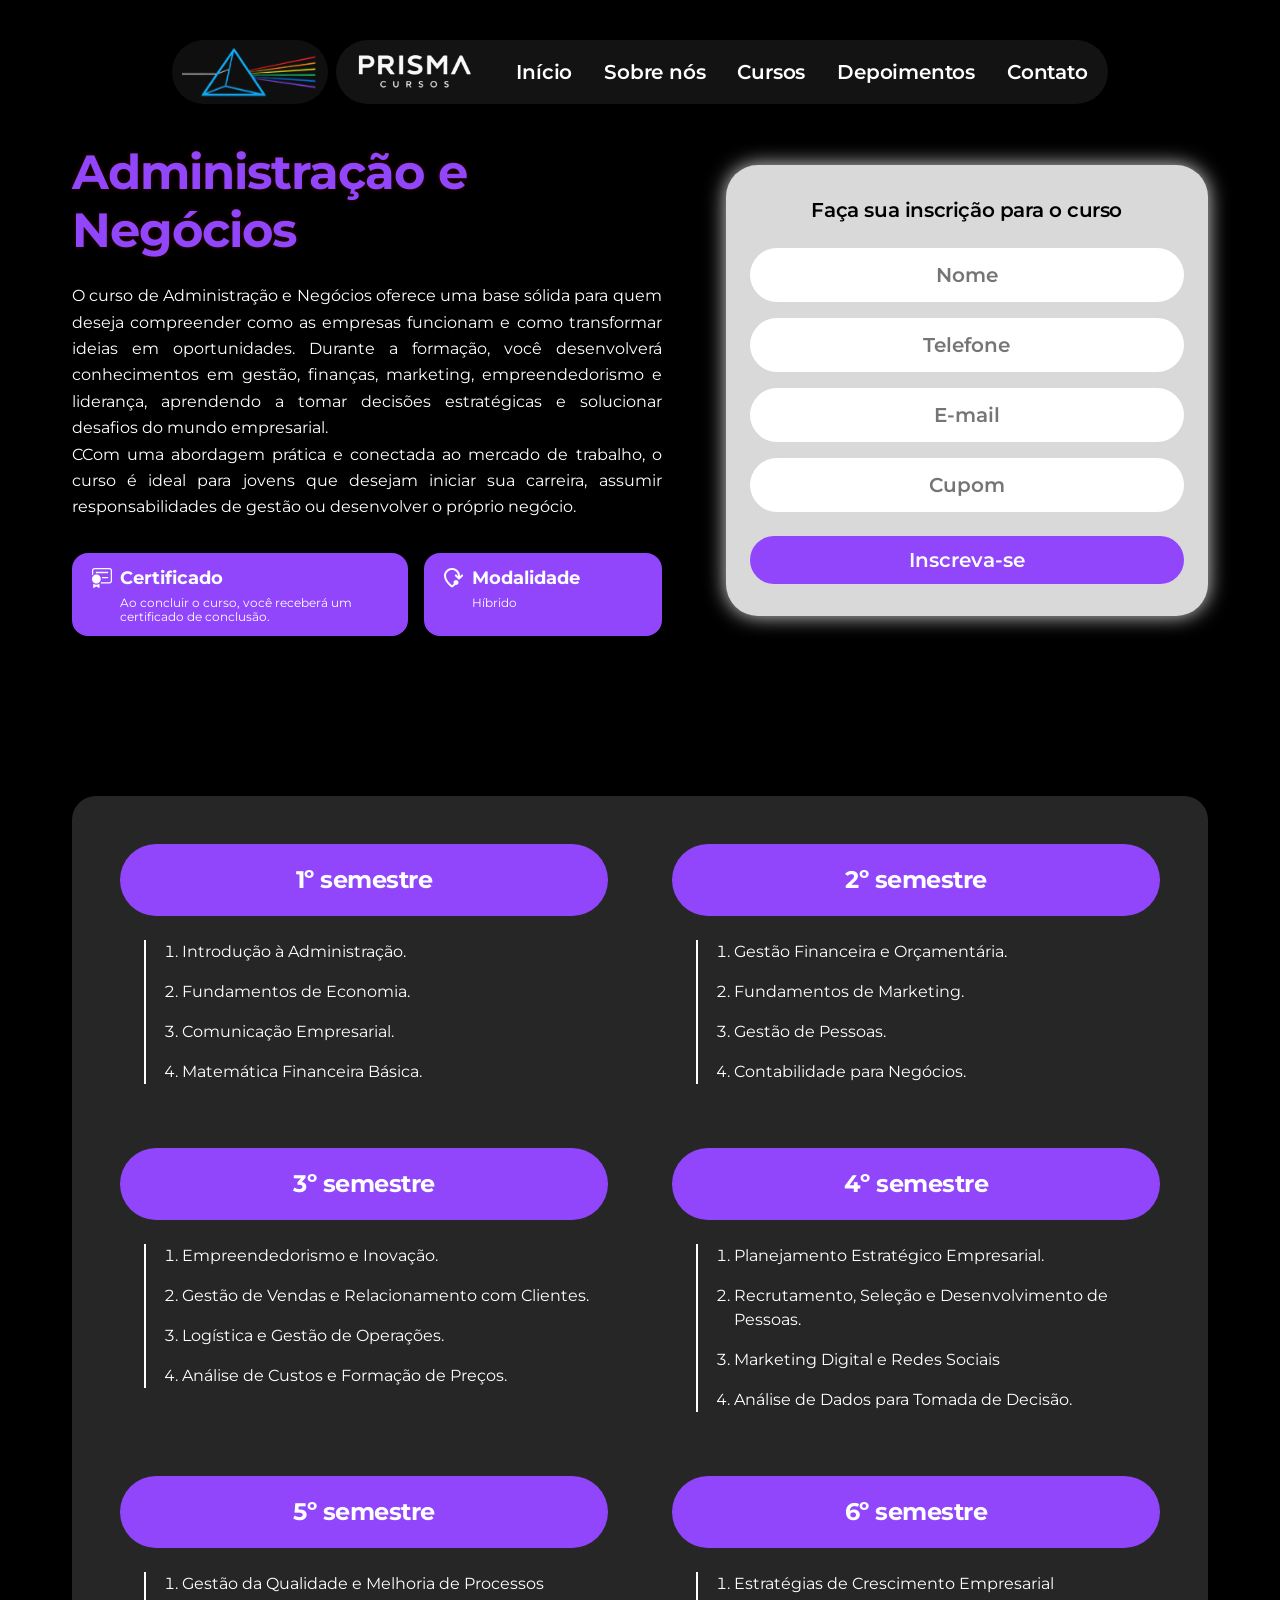
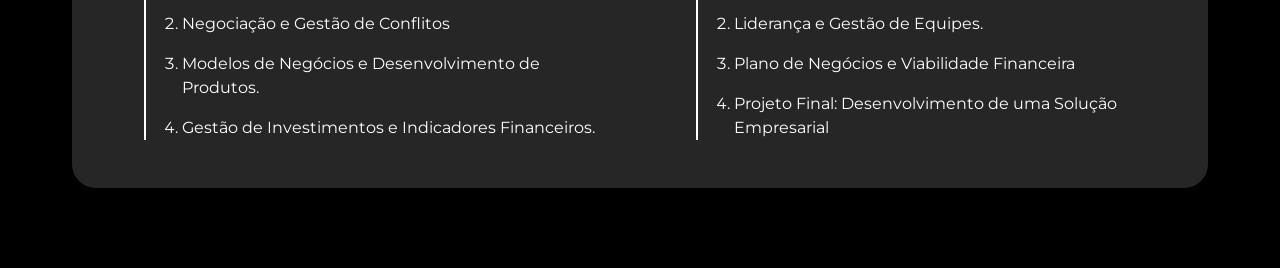
==== pages/curso-admin-negocios.html @ 9fe1e1b9 "feat(navbar): atualiza navbar mobile nas paginas de cursos" ====
<!DOCTYPE html>
<html lang="pt-BR">
<head>
    <meta charset="UTF-8">
    <meta name="viewport" content="width=device-width, initial-scale=1.0">
    <title>Desenvolvimento Web Fullstack - Prisma Cursos</title>
    <link rel="preconnect" href="https://fonts.googleapis.com">
    <link rel="preconnect" href="https://fonts.gstatic.com" crossorigin>
    <link href="https://fonts.googleapis.com/css2?family=Montserrat:wght@400;500;600;700&display=swap" rel="stylesheet">
    <link rel="stylesheet" href="../css/variables.css">
    <link rel="stylesheet" href="../css/global.css">
    <link rel="stylesheet" href="../css/components/typography.css">
    <link rel="stylesheet" href="../css/components/buttons.css">
    <link rel="stylesheet" href="../css/navbar.css">
    <link rel="stylesheet" href="../css/components/navbar-mobile.css">
    <link rel="stylesheet" href="../css/curso-detalhes.css"> 
</head>
<body>
    <header class="site-header">
        <nav class="navbar" aria-label="Navegação principal">
            <div class="navbar__symbol">
                <img src="../assets/images/logo-prisma-simbolo.svg" alt="" width="136" height="52">
            </div>
            <div class="navbar__menu">
                <a href="../index.html#inicio" class="navbar__logo">
                    <img src="../assets/images/logo-prisma-texto.svg" alt="Prisma Cursos" width="120" height="44">
                </a>
                <button
                    class="navbar__toggle"
                    type="button"
                    aria-expanded="false"
                    aria-controls="menu-principal"
                    aria-label="Abrir menu"
                    data-menu-toggle
                >
                    <span class="navbar__toggle-bar"></span>
                    <span class="navbar__toggle-bar"></span>
                    <span class="navbar__toggle-bar"></span>
                </button>
                <ul class="navbar__links" id="menu-principal" data-menu>
                    <li><a href="../index.html#inicio" class="navbar__link">Início</a></li>
                    <li><a href="sobre-nos.html" class="navbar__link">Sobre nós</a></li>
                     <li><a href="cursos.html" class="navbar__link">Cursos</a></li>
                    <li><a href="../index.html#depoimentos" class="navbar__link">Depoimentos</a></li>
                    <li><a href="../index.html#contato" class="navbar__link">Contato</a></li>
                </ul>
            </div>
        </nav>        
    </header>

    <main class="curso-page curso--purple">
        <section class="curso-hero section">
            <div class="container curso-hero__container">
                <div class="curso-hero__content">
                    <h1 class="curso-hero__title">Administração e Negócios</h1>
                    <div class="curso-hero__description text-body">
                        <p>O curso de Administração e Negócios oferece uma base sólida para quem deseja compreender como as empresas funcionam e como transformar ideias em oportunidades. Durante a formação, você desenvolverá conhecimentos em gestão, finanças, marketing, empreendedorismo e liderança, aprendendo a tomar decisões estratégicas e solucionar desafios do mundo empresarial.</p>
                        <p>CCom uma abordagem prática e conectada ao mercado de trabalho, o curso é ideal para jovens que desejam iniciar sua carreira, assumir responsabilidades de gestão ou desenvolver o próprio negócio.</p>
                    </div>
                    
                    <div class="curso-hero__badges">
                        <div class="curso-badge">
                            <div class="curso-badge__header">
                                <img src="../assets/icons/icon-certificado.svg" alt="" aria-hidden="true">
                                <strong>Certificado</strong>
                            </div>
                            <span>Ao concluir o curso, você receberá um certificado de conclusão.</span>
                        </div>
                        <div class="curso-badge">
                            <div class="curso-badge__header">
                                <img src="../assets/icons/icon-hibrido.svg" alt="" aria-hidden="true">
                                <strong>Modalidade</strong>
                            </div>
                            <span>Híbrido</span>
                        </div>
                    </div>
                </div>

                <div class="curso-hero__form-wrapper">
                    <h3 class="curso-form__title">Faça sua inscrição para o curso</h3>
                    
                    <!-- ESTADO 1: Formulário -->
                    <form class="curso-form" id="cursoForm" action="#" method="POST">
                        <input type="text" name="nome" placeholder="Nome" aria-label="Nome" required>
                        <input type="tel" name="telefone" placeholder="Telefone" aria-label="Telefone" required>
                        <input type="email" name="email" placeholder="E-mail" aria-label="E-mail" required>
                        <input type="text" name="cupom" placeholder="Cupom" aria-label="Cupom">
                        <button type="submit" class="btn btn--theme">Inscreva-se</button>
                    </form>

                    <!-- ESTADO 2: Sucesso (Oculto por padrão) -->
                    <div class="curso-form__success" id="formSuccess" style="display: none;">
                        <div class="success-card">
                            <h4>Inscrição confirmada!</h4>
                            <p>Fique de olho na sua caixa de entrada, acabamos de enviar as informações para o e-mail cadastrado.</p>
                            <button type="button" class="btn btn--dark" id="btnVoltar">Voltar</button>
                        </div>
                    </div>
                </div>
            </div>
        </section>

        <section class="curso-matriz section">
            <div class="container">
                <div class="matriz__surface">
                    <div class="matriz__grid">
                        
                        <article class="semestre-item">
                            <h4 class="semestre-item__title">1º semestre</h4>
                            <div class="semestre-item__content">
                                <ol>
                                    <li>Introdução à Administração.</li>
                                    <li>Fundamentos de Economia.</li>
                                    <li>Comunicação Empresarial.</li>
                                    <li>Matemática Financeira Básica.</li>
                                </ol>
                            </div>
                        </article>

                        <article class="semestre-item">
                            <h4 class="semestre-item__title">2º semestre</h4>
                            <div class="semestre-item__content">
                                <ol>
                                    <li>Gestão Financeira e Orçamentária.</li>
                                    <li>Fundamentos de Marketing.</li>
                                    <li>Gestão de Pessoas.</li>
                                    <li>Contabilidade para Negócios.</li>
                                </ol>
                            </div>
                        </article>
                        
                        <article class="semestre-item">
                            <h4 class="semestre-item__title">3º semestre</h4>
                            <div class="semestre-item__content">
                                <ol>
                                    <li>Empreendedorismo e Inovação.</li>
                                    <li>Gestão de Vendas e Relacionamento com Clientes.</li>
                                    <li>Logística e Gestão de Operações.</li>
                                    <li>Análise de Custos e Formação de Preços.</li>
                                </ol>
                            </div>
                        </article>
                        
                        <article class="semestre-item">
                            <h4 class="semestre-item__title">4º semestre</h4>
                            <div class="semestre-item__content">
                                <ol>
                                    <li>Planejamento Estratégico Empresarial.</li>
                                    <li>Recrutamento, Seleção e Desenvolvimento de Pessoas.</li>
                                    <li>Marketing Digital e Redes Sociais</li>
                                    <li>Análise de Dados para Tomada de Decisão.</li>
                                </ol>
                            </div>
                        </article>

                        <article class="semestre-item">
                            <h4 class="semestre-item__title">5º semestre</h4>
                            <div class="semestre-item__content">
                                <ol>
                                    <li>Gestão da Qualidade e Melhoria de Processos</li>
                                    <li>Negociação e Gestão de Conflitos</li>
                                    <li>Modelos de Negócios e Desenvolvimento de Produtos.</li>
                                    <li>Gestão de Investimentos e Indicadores Financeiros.</li>
                                </ol>
                            </div>
                        </article>

                        <article class="semestre-item">
                            <h4 class="semestre-item__title">6º semestre</h4>
                            <div class="semestre-item__content">
                                <ol>
                                    <li>Estratégias de Crescimento Empresarial</li>
                                    <li>Liderança e Gestão de Equipes.</li>
                                    <li>Plano de Negócios e Viabilidade Financeira</li>
                                    <li>Projeto Final: Desenvolvimento de uma Solução Empresarial</li>
                                </ol>
                            </div>
                        </article>

                    </div>
                </div>
            </div>
        </section>
    </main>
    <script src="../js/navbar-mobile.js"></script>
    <script src="../js/curso-form.js" defer></script>
</body>
</body>
</html>
---- css/variables.css ----
/* ==========================================================================
   PRISMA CURSOS — DESIGN SYSTEM TOKENS (css/variables.css)
   Referência: Protótipo de Alta Fidelidade no Figma (Grupo 3) — Issue #2
   ========================================================================== */

:root {
    /* ----------------------------------------------------------------------
       1. CORES PRINCIPAIS (Confirmadas na paleta "Cores Principais" do Figma)
       ---------------------------------------------------------------------- */
    --color-primary: #13AEF9;
    --color-background: #000000;
    --color-surface: #262626;
    --color-white: #FFFFFF;
    --color-black: #000000;

    /* ----------------------------------------------------------------------
       2. CORES REFRATADAS PELO PRISMA (Confirmadas na paleta do Figma)
       Utilizadas em cards de cursos, badges de área e destaques cromáticos
       ---------------------------------------------------------------------- */
    --color-prism-red: #B80004;
    --color-prism-orange: #F18D1A;
    --color-prism-yellow: #C6BF00;
    --color-prism-green: #00B454;
    --color-prism-blue: #017BF6;
    --color-prism-purple: #9146FC;

    /* ----------------------------------------------------------------------
       3. SUPERFÍCIES, TEXTOS E BORDAS (Confirmadas nos frames + complementares)
       ---------------------------------------------------------------------- */
    /* Superfícies secundárias observadas nos frames (navbar pill, cards de depoimento, etc.) */
    --color-surface-elevated: #333333;
    --color-surface-muted: #595959;
    --color-surface-light: #D9D9D9;
    --color-surface-info: rgba(19, 174, 249, 0.78);
    --color-surface-primary-subtle: rgba(19, 174, 249, 0.14);

    /* Hierarquia de texto */
    --color-text: var(--color-white);
    --color-text-primary: #FFFFFF;
    --color-text-secondary: #CCCCCC;
    --color-text-muted: #999999;
    --color-text-inverse: #000000;

    /* Estados de interação e feedback (Decisão técnica complementar derivada dos tokens) */
    --color-primary-hover: #3EC0FA;
    --color-primary-active: #0D8ECF;
    --color-secondary-hover: #383838;
    --color-secondary-active: #1C1C1C;
    --color-focus-ring: #13AEF9;

    /* Semântica de validação (para formulário de contato RF08/RF09) */
    --color-success: var(--color-prism-green);
    --color-warning: var(--color-prism-orange);
    --color-error: var(--color-prism-red);

    /* Bordas e divisores */
    --color-border: rgba(255, 255, 255, 0.12);
    --color-border-strong: rgba(255, 255, 255, 0.24);
    --color-border-primary: rgba(19, 174, 249, 0.45);

    /* ----------------------------------------------------------------------
       4. TIPOGRAFIA (Montserrat confirmada na Issue #2 e Plano de Issues)
       ---------------------------------------------------------------------- */
    --font-primary: "Montserrat", -apple-system, BlinkMacSystemFont, "Segoe UI", Roboto, sans-serif;

    /* Pesos tipográficos */
    --font-weight-regular: 400;
    --font-weight-medium: 500;
    --font-weight-semibold: 600;
    --font-weight-bold: 700;

    /* Escala tipográfica responsiva (rem / clamp) */
    --font-size-xs: 0.75rem;      /* 12px - tags, badges, legendas */
    --font-size-sm: 0.875rem;     /* 14px - textos auxiliares, botões compactos */
    --font-size-base: 1rem;       /* 16px - corpo de texto padrão */
    --font-size-md: 1.125rem;     /* 18px - subtítulos, destaques de parágrafo */
    --font-size-lg: 1.25rem;      /* 20px - títulos de cards */
    --font-size-xl: 1.5rem;       /* 24px - subtítulos de seção */
    --font-size-2xl: clamp(1.5rem, 1.2rem + 1.25vw, 2.25rem);   /* 24px -> 36px - títulos de seção */
    --font-size-3xl: clamp(1.875rem, 1.4rem + 2vw, 3rem);       /* 30px -> 48px - título hero */

    /* Alturas de linha */
    --line-height-tight: 1.2;
    --line-height-snug: 1.35;
    --line-height-normal: 1.5;
    --line-height-relaxed: 1.65;

    /* Espaçamento entre letras */
    --letter-spacing-tight: -0.02em;
    --letter-spacing-normal: 0;
    --letter-spacing-wide: 0.04em;

    /* ----------------------------------------------------------------------
       5. ESPAÇAMENTOS E LAYOUT (Escala modular base 4px/8px)
       ---------------------------------------------------------------------- */
    --space-1: 0.25rem;   /* 4px */
    --space-2: 0.5rem;    /* 8px */
    --space-3: 0.75rem;   /* 12px */
    --space-4: 1rem;      /* 16px */
    --space-5: 1.25rem;   /* 20px */
    --space-6: 1.5rem;    /* 24px */
    --space-8: 2rem;      /* 32px */
    --space-10: 2.5rem;   /* 40px */
    --space-12: 3rem;     /* 48px */
    --space-16: 4rem;     /* 64px */
    --space-20: 5rem;     /* 80px */

    /* Dimensões estruturais de layout */
    --container-max-width: 75rem; /* 1200px */
    --container-padding-x: var(--space-4);
    --section-spacing-y: var(--space-12);
    --navbar-height: 4rem;        /* 64px (altura da cápsula da navbar) */
    --header-padding-y: var(--space-10); /* 40px (afastamento vertical da navbar fixa) */
    --header-height: calc(var(--navbar-height) + (var(--header-padding-y) * 2)); /* 144px (ocupação vertical total do header fixo) */

    /* ----------------------------------------------------------------------
       6. ARREDONDAMENTOS, BORDAS, SOMBRAS E TRANSIÇÕES
       ---------------------------------------------------------------------- */
    --radius-sm: 0.5rem;      /* 8px - campos e elementos pequenos */
    --radius-md: 0.75rem;     /* 12px - imagens internas de cards */
    --radius-lg: 1rem;        /* 16px - cards padrão */
    --radius-xl: 1.5rem;      /* 24px - blocos de superfície e seções destacadas */
    --radius-full: 9999px;    /* formato pílula (botões, tags e navbar do protótipo) */

    --border-width: 1px;
    --border-width-thick: 2px;

    --shadow-sm: 0 2px 8px rgba(0, 0, 0, 0.35);
    --shadow-md: 0 8px 24px rgba(0, 0, 0, 0.45);
    --shadow-lg: 0 14px 36px rgba(0, 0, 0, 0.6);
    --shadow-glow-primary: 0 0 0 3px rgba(19, 174, 249, 0.35);

    --transition-fast: 150ms ease;
    --transition-base: 250ms ease;
}

/* Ajustes responsivos de tokens estruturais para Tablet e Desktop */
@media (min-width: 768px) {
    :root {
        --container-padding-x: var(--space-6);
        --section-spacing-y: var(--space-16);
    }
}

@media (min-width: 1024px) {
    :root {
        --container-padding-x: var(--space-8);
        --section-spacing-y: var(--space-20);
    }
}
---- css/global.css ----
/* ==========================================================================
   PRISMA CURSOS — ESTILOS GLOBAIS E LAYOUT BASE (css/global.css)
   Referência: Issue #2 — Design System
   ========================================================================== */

/* 1. Box-sizing universal */
*,
*::before,
*::after {
    box-sizing: border-box;
}

/* 2. Normalização leve de margens sem reset agressivo */
body,
h1,
h2,
h3,
h4,
h5,
h6,
p,
figure,
blockquote,
dl,
dd {
    margin: 0;
}

ul[role="list"],
ol[role="list"] {
    list-style: none;
    margin: 0;
    padding: 0;
}

/* 3. Comportamento de rolagem suave para navegação por âncoras (RF01) */
html {
    scroll-behavior: smooth;
    -webkit-text-size-adjust: 100%;
}

/* 4. Configuração base do documento */
body {
    min-height: 100vh;
    background-color: var(--color-background);
    color: var(--color-text-primary);
    font-family: var(--font-primary);
    font-size: var(--font-size-base);
    font-weight: var(--font-weight-regular);
    line-height: var(--line-height-normal);
    -webkit-font-smoothing: antialiased;
    -moz-osx-font-smoothing: grayscale;
    text-rendering: optimizeLegibility;
}

/* Compensação de âncora para futura navbar fixa (RF01) */
section[id] {
    scroll-margin-top: calc(var(--navbar-height) + var(--header-padding-y) + var(--space-2));
}

/* 5. Mídias responsivas */
img,
picture,
video,
canvas,
svg {
    display: block;
    max-width: 100%;
    height: auto;
}

/* 6. Herança tipográfica para controles de formulário */
input,
button,
textarea,
select {
    font: inherit;
    color: inherit;
}

/* 7. Links base e acessibilidade de foco visível */
a {
    color: var(--color-primary);
    text-decoration: underline;
    text-underline-offset: 0.2em;
    transition: color var(--transition-fast);
}

a:hover {
    color: var(--color-primary-hover);
}

:focus-visible {
    outline: var(--border-width-thick) solid var(--color-focus-ring);
    outline-offset: 3px;
}

/* 8. Containers e estruturas compartilhadas de seção */
.container {
    width: 100%;
    max-width: var(--container-max-width);
    margin-inline: auto;
    padding-inline: var(--container-padding-x);
}

.section {
    padding-block: var(--section-spacing-y);
}

/* Bloco de seção com superfície cinza-escuro arredondada conforme protótipo do Figma */
.section--surface {
    background-color: var(--color-surface);
    border-radius: var(--radius-xl);
    padding: var(--space-8) var(--space-6);
}

@media (min-width: 768px) {
    .section--surface {
        padding: var(--space-12) var(--space-10);
    }
}

/* Utilitário de acessibilidade para leitores de tela */
.sr-only {
    position: absolute;
    width: 1px;
    height: 1px;
    padding: 0;
    margin: -1px;
    overflow: hidden;
    clip: rect(0, 0, 0, 0);
    white-space: nowrap;
    border: 0;
}

/* 9. Respeito à preferência de movimento reduzido do sistema operacional */
@media (prefers-reduced-motion: reduce) {
    html {
        scroll-behavior: auto;
    }

    *,
    *::before,
    *::after {
        animation-duration: 0.01ms !important;
        animation-iteration-count: 1 !important;
        transition-duration: 0.01ms !important;
        scroll-behavior: auto !important;
    }
}
---- css/components/typography.css ----
/* ==========================================================================
   PRISMA CURSOS — TIPOGRAFIA E HIERARQUIA DE TEXTO (css/components/typography.css)
   Referência: Issue #2 — Família Montserrat e títulos do protótipo Figma
   ========================================================================== */

/* 1. Elementos semânticos de título (h1–h6) */
h1,
h2,
h3,
h4,
h5,
h6 {
    color: var(--color-text-primary);
    font-family: var(--font-primary);
    font-weight: var(--font-weight-bold);
    line-height: var(--line-height-tight);
    letter-spacing: var(--letter-spacing-tight);
    overflow-wrap: break-word;
}

h1 {
    font-size: var(--font-size-3xl);
}

h2 {
    font-size: var(--font-size-2xl);
}

h3 {
    font-size: var(--font-size-xl);
    line-height: var(--line-height-snug);
}

h4 {
    font-size: var(--font-size-lg);
    line-height: var(--line-height-snug);
}

p {
    color: var(--color-text-primary);
    font-size: var(--font-size-base);
    line-height: var(--line-height-relaxed);
    overflow-wrap: break-word;
}

/* 2. Classes utilitárias de hierarquia visual (independentes da tag HTML) */
.heading-hero {
    font-size: var(--font-size-3xl);
    font-weight: var(--font-weight-bold);
    line-height: var(--line-height-tight);
    color: var(--color-primary);
}

/* Padrão de título de seção confirmado no Figma: cor #13AEF9, bold, centralizado */
.section-header {
    display: flex;
    flex-direction: column;
    align-items: center;
    text-align: center;
    gap: var(--space-3);
    margin-bottom: var(--space-10);
}

.section-header--left {
    align-items: flex-start;
    text-align: left;
}

.section-title {
    font-size: var(--font-size-2xl);
    font-weight: var(--font-weight-bold);
    line-height: var(--line-height-tight);
    color: var(--color-primary);
}

.section-title--light {
    color: var(--color-text-primary);
}

.section-subtitle {
    max-width: 42rem;
    font-size: var(--font-size-md);
    font-weight: var(--font-weight-regular);
    line-height: var(--line-height-normal);
    color: var(--color-text-secondary);
}

/* 3. Variações de corpo de texto e cores auxiliares */
.text-lead {
    font-size: var(--font-size-md);
    line-height: var(--line-height-relaxed);
}

.text-body {
    font-size: var(--font-size-base);
    line-height: var(--line-height-relaxed);
}

.text-sm {
    font-size: var(--font-size-sm);
    line-height: var(--line-height-normal);
}

.text-xs {
    font-size: var(--font-size-xs);
    line-height: var(--line-height-normal);
}

.text-primary {
    color: var(--color-primary);
}

.text-secondary {
    color: var(--color-text-secondary);
}

.text-muted {
    color: var(--color-text-muted);
}

.text-center {
    text-align: center;
}
---- css/components/buttons.css ----
/* ==========================================================================
   PRISMA CURSOS — BOTÕES COMPARTILHADOS (css/components/buttons.css)
   Referência: Issue #2 — Botões em pílula confirmados no protótipo Figma
   Suporta tanto <button> quanto <a> com a classe .btn
   ========================================================================== */

.btn {
    display: inline-flex;
    align-items: center;
    justify-content: center;
    gap: var(--space-2);
    padding: 0.75rem 1.75rem;
    border: var(--border-width-thick) solid transparent;
    border-radius: var(--radius-full);
    font-family: var(--font-primary);
    font-size: var(--font-size-base);
    font-weight: var(--font-weight-semibold);
    line-height: var(--line-height-tight);
    text-align: center;
    text-decoration: none;
    white-space: nowrap;
    cursor: pointer;
    user-select: none;
    transition:
        background-color var(--transition-fast),
        color var(--transition-fast),
        border-color var(--transition-fast),
        box-shadow var(--transition-fast),
        transform var(--transition-fast);
}

/* Permite quebra de linha controlada em telas muito estreitas (< 360px) */
@media (max-width: 380px) {
    .btn {
        white-space: normal;
    }
}

/* --------------------------------------------------------------------------
   1. VARIANTE PRIMÁRIA (.btn--primary)
   Fundo #13AEF9 e texto escuro #000000 conforme CTAs do Figma ("Conheça os cursos",
   "Conheça nossa história", "Inscreva-se"). Contraste WCAG AAA (8.59:1).
   -------------------------------------------------------------------------- */
.btn--primary {
    background-color: var(--color-primary);
    color: var(--color-text-inverse);
}

.btn--primary:hover:not(:disabled):not([aria-disabled="true"]) {
    background-color: var(--color-primary-hover);
    color: var(--color-text-inverse);
    box-shadow: var(--shadow-glow-primary);
}

.btn--primary:active:not(:disabled):not([aria-disabled="true"]) {
    background-color: var(--color-primary-active);
    color: var(--color-text-inverse);
    transform: translateY(1px);
}

/* --------------------------------------------------------------------------
   2. VARIANTE SECUNDÁRIA (.btn--secondary)
   Fundo #262626 e texto #FFFFFF conforme botão "Veja os detalhes" nos cards
   de cursos do Figma. Contraste WCAG AAA (15.1:1).
   -------------------------------------------------------------------------- */
.btn--secondary {
    background-color: var(--color-surface);
    color: var(--color-white);
    border-color: var(--color-border-strong);
}

.btn--secondary:hover:not(:disabled):not([aria-disabled="true"]) {
    background-color: var(--color-secondary-hover);
    color: var(--color-white);
    border-color: var(--color-primary);
}

.btn--secondary:active:not(:disabled):not([aria-disabled="true"]) {
    background-color: var(--color-secondary-active);
    color: var(--color-white);
    transform: translateY(1px);
}

/* --------------------------------------------------------------------------
   3. VARIANTE CONTORNO (.btn--outline)
   Opção complementar discreta para ações secundárias sobre fundos escuros
   -------------------------------------------------------------------------- */
.btn--outline {
    background-color: transparent;
    color: var(--color-primary);
    border-color: var(--color-primary);
}

.btn--outline:hover:not(:disabled):not([aria-disabled="true"]) {
    background-color: var(--color-surface-primary-subtle);
    color: var(--color-primary-hover);
    border-color: var(--color-primary-hover);
}

.btn--outline:active:not(:disabled):not([aria-disabled="true"]) {
    background-color: var(--color-primary);
    color: var(--color-text-inverse);
    transform: translateY(1px);
}

/* --------------------------------------------------------------------------
   4. MODIFICADORES DE TAMANHO E LARGURA
   -------------------------------------------------------------------------- */
.btn--sm {
    padding: 0.5rem 1.125rem;
    font-size: var(--font-size-sm);
}

.btn--lg {
    padding: 0.9375rem 2.25rem;
    font-size: var(--font-size-md);
}

.btn--full {
    width: 100%;
}

/* --------------------------------------------------------------------------
   5. ESTADOS DE FOCO E DESABILITADO
   -------------------------------------------------------------------------- */
.btn:focus-visible {
    outline: var(--border-width-thick) solid var(--color-white);
    outline-offset: 3px;
    box-shadow: 0 0 0 5px var(--color-focus-ring);
}

.btn:disabled,
.btn[aria-disabled="true"] {
    opacity: 0.48;
    cursor: not-allowed;
    pointer-events: none;
    box-shadow: none;
    transform: none;
}
---- css/navbar.css ----
.site-header {
    position: fixed;
    top: 0;
    left: 0;
    width: 100%;
    z-index: 1000;
    padding-block: var(--header-padding-y);
    pointer-events: none;
}

.navbar {
    display: flex;
    justify-content: center;
    align-items: center;
    gap: var(--space-2);
}

.navbar__symbol,
.navbar__menu {
    display: flex;
    align-items: center;
    height: var(--navbar-height);
    border-radius: var(--radius-full);
    pointer-events: auto;
}

.navbar__symbol {
    padding: 0 0.625rem;
    background-color: color-mix(in srgb, var(--color-surface) 40%, transparent);
}

.navbar__menu {
    gap: var(--space-10);
    padding: 0 var(--space-5);
    background-color: color-mix(in srgb, var(--color-surface) 50%, transparent);
}

.navbar__symbol img,
.navbar__logo img {
    display: block;
}

.navbar__links {
    display: flex;
    align-items: center;
    gap: var(--space-8);
    margin: 0;
    padding: 0;
    list-style: none;
}

.navbar__link {
    font-family: var(--font-primary);
    font-size: var(--font-size-lg);
    font-weight: var(--font-weight-semibold);
    letter-spacing: -0.01em;
    color: var(--color-white);
    text-decoration: none;
    transition: color var(--transition-fast);
}

.navbar__link:hover {
    color: var(--color-primary);
}

.navbar__link:focus-visible {
    outline: var(--border-width-thick) solid var(--color-focus-ring);
    outline-offset: 4px;
    border-radius: var(--radius-sm);
}

html {
    scroll-padding-top: 7rem;
}
---- css/components/navbar-mobile.css ----
.navbar__toggle {
  display: none;
}

@media (max-width: 1023px) {
  /* ---------- Header: margem lateral de 24px, como no Figma ---------- */
  .site-header {
    padding-block: var(--space-4);
    padding-inline: var(--space-6);
  }

  /* Espaço do header fixo (fechado) e empurrão quando o menu abre */
  /* O hero reserva o espaço do header fixo: 16px (topo) + 35px (barra) + 32px (respiro).
       Sobrescreve o padding-top do hero.css, que foi pensado para o header do desktop. */
  .hero {
    padding-top: calc(var(--space-4) + 2.1875rem + var(--space-8));
    transition: padding-top var(--transition-base);
  }

  /* Menu aberto: a barra cresce 43px e o conteúdo desce junto */
  .menu-mobile-aberto .hero {
    padding-top: calc(var(--space-4) + 2.1875rem + var(--space-8) + 2.6875rem);
  }

  /* ---------- A pílula ---------- */
  .navbar {
    --navbar-mobile-height: 2.1875rem; /* 35px */
    --navbar-mobile-links-height: 2.6875rem; /* 43px (78px - 35px) */

    flex-wrap: wrap;
    align-content: flex-start;
    align-items: center;
    justify-content: space-between;
    gap: 0 var(--space-3);
    max-width: var(--container-max-width);
    margin-inline: auto;
    padding: 0 var(--space-3);
    background-color: color-mix(in srgb, var(--color-surface) 85%, transparent);
    border-radius: calc(var(--navbar-mobile-height) / 2);
    pointer-events: auto;
  }

  /* A caixa do menu deixa de existir: logo, botão e lista viram itens da .navbar */
  .navbar .navbar__menu {
    display: contents;
  }

  /* ---------- Símbolo: sem fundo próprio, à direita ---------- */
  .navbar .navbar__symbol {
    order: 3;
    flex-shrink: 0;
    height: auto;
    padding: 0;
    background: none;
  }

  .navbar .navbar__symbol img {
    width: auto;
    height: 1.25rem;
  }

  /* ---------- Logo: no centro ---------- */
  .navbar .navbar__logo {
    order: 2;
    display: flex;
    flex: 1;
    justify-content: center;
    min-width: 0;
  }

  .navbar .navbar__logo img {
    width: 4.5rem;
    max-width: 100%;
    height: auto;
  }

  /* ---------- Botão hambúrguer: à esquerda ---------- */
  .navbar .navbar__toggle {
    order: 1;
    position: relative;
    display: inline-flex;
    flex-direction: column;
    align-items: center;
    justify-content: center;
    flex-shrink: 0;
    gap: 4px;
    width: var(--navbar-mobile-height);
    height: var(--navbar-mobile-height);
    padding: 0;
    background: transparent;
    border: 0;
    border-radius: var(--radius-full);
    cursor: pointer;
    transition: background-color var(--transition-fast);
  }

  /* Área de toque maior que o desenho (acessibilidade), sem mudar o layout */
  .navbar .navbar__toggle::after {
    content: "";
    position: absolute;
    inset: -0.5rem;
  }

  .navbar .navbar__toggle:hover {
    background-color: var(--color-secondary-hover);
  }

  .navbar .navbar__toggle:focus-visible {
    outline: var(--border-width-thick) solid var(--color-focus-ring);
    outline-offset: 2px;
  }

  .navbar__toggle-bar {
    display: block;
    width: 1.25rem;
    height: 2px;
    background-color: var(--color-white);
    border-radius: var(--radius-full);
    transition:
      transform var(--transition-base),
      opacity var(--transition-fast);
  }

  /* Ícone vira "X" quando o menu está aberto */
  .navbar__toggle[aria-expanded="true"] .navbar__toggle-bar:nth-child(1) {
    transform: translateY(6px) rotate(45deg);
  }

  .navbar__toggle[aria-expanded="true"] .navbar__toggle-bar:nth-child(2) {
    opacity: 0;
  }

  .navbar__toggle[aria-expanded="true"] .navbar__toggle-bar:nth-child(3) {
    transform: translateY(-6px) rotate(-45deg);
  }

  /* ---------- Links: segunda linha da pílula ---------- */
  .navbar .navbar__links {
    order: 4;
    flex: 0 0 100%;
    display: flex;
    align-items: center;
    justify-content: space-between;
    gap: var(--space-2);
    height: 0;
    margin: 0;
    padding: 0;
    overflow: hidden;
    list-style: none;

    /* Fechado: invisível E fora da ordem de Tab (visibility: hidden) */
    visibility: hidden;
    opacity: 0;
    transition:
      height var(--transition-base),
      opacity var(--transition-base),
      visibility 0s linear 250ms;
  }

  .navbar .navbar__links.is-open {
    height: var(--navbar-mobile-links-height);
    visibility: visible;
    opacity: 1;
    transition:
      height var(--transition-base),
      opacity var(--transition-base),
      visibility 0s;
  }

  .navbar .navbar__links .navbar__link {
    display: block;
    padding: var(--space-2) 0;
    font-size: clamp(0.6875rem, 0.45rem + 1vw, 1rem);
    white-space: nowrap;
  }

  .navbar .navbar__links .navbar__link:focus-visible {
    outline-offset: -2px;
  }
}

@media (prefers-reduced-motion: reduce) {
  main,
  .navbar__toggle,
  .navbar__toggle-bar,
  .navbar .navbar__links,
  .navbar .navbar__links.is-open {
    transition: none;
  }
}
---- css/curso-detalhes.css ----
/* Tema */

.curso--red { --curso-theme-color: var(--color-prism-red); }
.curso--orange { --curso-theme-color: var(--color-prism-orange); }
.curso--yellow { --curso-theme-color: var(--color-prism-yellow); }
.curso--green { --curso-theme-color: var(--color-prism-green); }
.curso--blue { --curso-theme-color: var(--color-prism-blue); }
.curso--purple { --curso-theme-color: var(--color-prism-purple); }


/* Hero */

.curso-page {
    padding-top: var(--navbar-height);
}

.curso-hero__container {
    display: grid;
    align-items: center;
    gap: 48px;
}

.curso-hero__title {
    margin-bottom: 24px;
    color: var(--curso-theme-color);
    font-size: var(--font-size-3xl);
    text-shadow: 0px 0px 5px rgba(184, 0, 4, 0.3);
}

.curso-hero__description {
    text-align: justify;
}


/* Badges */

.curso-hero__badges {
    display: flex;
    flex-direction: row;
    flex-wrap: wrap;
    gap: var(--space-4);
    margin-top: var(--space-8);
}

.curso-badge {
    display: flex;
    flex: 1;
    flex-direction: column;
    gap: var(--space-1);
    min-width: 140px;
    padding: var(--space-3) var(--space-5);
    border-radius: var(--radius-lg);
    background-color: var(--curso-theme-color);
    color: var(--color-white);
}

.curso-badge:first-child {
    flex: 1.5;
}

.curso-badge__header {
    display: flex;
    align-items: center;
    gap: var(--space-2);
}

.curso-badge__header img {
    width: 20px;
    height: 20px;
}

.curso-badge__header strong {
    font-size: var(--font-size-md);
    font-weight: var(--font-weight-bold);
}

.curso-badge span {
    padding-left: 28px;
    font-size: var(--font-size-xs);
    line-height: var(--line-height-tight);
}


/* Formulário */

.curso-hero__form-wrapper {
    display: flex;
    flex-direction: column;
    align-items: center;
    gap: 24px;
    min-height: 440px;
    padding: 32px 24px;
    border-radius: 32px;
    background-color: #D9D9D9;
    box-shadow: 0px 0px 20px #D9D9D9;
}

.curso-form__title {
    margin: 0;
    color: var(--color-black);
    font-size: 20px;
    font-weight: 600;
    text-align: center;
}

.curso-form {
    display: flex;
    flex: 1;
    flex-direction: column;
    gap: 16px;
    width: 100%;
}

.curso-form input,
.curso-form .btn {
    width: 100%;
    padding: 12px 26px;
    border: none;
    border-radius: 32px;
    font-size: 20px;
    font-weight: 600;
    text-align: center;
}

.curso-form input {
    background-color: var(--color-white);
    color: var(--color-black);
}

.curso-form .btn {
    margin-top: 8px;
    background-color: var(--curso-theme-color);
    color: var(--color-white);
    cursor: pointer;
}


/* Sucesso do formulário */

.curso-form__success {
    display: flex;
    flex-direction: column;
    width: 100%;
    animation: fadeIn 0.4s ease;
}

.success-card {
    display: flex;
    flex-direction: column;
    align-items: center;
    justify-content: center;
    gap: 16px;
    height: 310px;
    margin-top: 8px;
    padding: 32px 24px;
    border-radius: 24px;
    background-color: var(--curso-theme-color);
    color: var(--color-white);
    text-align: center;
    transform-origin: bottom center;
    animation: expandFromButton 0.4s cubic-bezier(0.2, 0.8, 0.2, 1) forwards;
}

.success-card h4 {
    margin: 0;
    font-size: var(--font-size-xl);
    font-weight: var(--font-weight-bold);
}

.success-card p {
    margin: 0;
    padding: 0 var(--space-2);
    font-size: var(--font-size-base);
    line-height: var(--line-height-normal);
}

.success-card .btn--dark {
    margin-top: 16px;
    padding: 8px 32px;
    border: none;
    border-radius: var(--radius-full);
    background-color: #1A1A1A;
    color: var(--color-white);
    font-size: var(--font-size-md);
    font-weight: var(--font-weight-bold);
    cursor: pointer;
    transition: background-color var(--transition-fast);
}

.success-card .btn--dark:hover {
    background-color: #000000;
}

@keyframes fadeIn {
    from { opacity: 0; transform: scale(0.95); }
    to { opacity: 1; transform: scale(1); }
}

@keyframes expandFromButton {
    from {
        opacity: 0;
        transform: translateY(30px) scale(0.95);
    }
    to {
        opacity: 1;
        transform: translateY(0) scale(1);
    }
}


/* Matriz curricular */

.matriz__surface {
    padding: var(--space-8) var(--space-6);
    border-radius: var(--radius-xl);
    background-color: var(--color-surface);
}

.matriz__grid {
    display: grid;
    grid-template-columns: 1fr;
    gap: var(--space-10);
}

.semestre-item {
    display: flex;
    flex-direction: column;
}

.semestre-item__title {
    display: flex;
    align-items: center;
    justify-content: center;
    height: 72px;
    margin: 0;
    border-radius: var(--radius-full);
    background-color: var(--curso-theme-color);
    color: var(--color-white);
    font-size: var(--font-size-xl);
    font-weight: var(--font-weight-bold);
}

.semestre-item__content {
    margin-top: 24px;
    margin-left: 24px;
    padding-left: var(--space-5);
    border-left: 2px solid var(--color-white);
}

.semestre-item__content ol {
    display: flex;
    flex-direction: column;
    gap: var(--space-4);
    margin: 0;
    padding-left: var(--space-4);
    color: var(--color-white);
    font-size: var(--font-size-base);
    line-height: var(--line-height-normal);
}

.semestre-item__content li::marker {
    color: var(--color-white);
}


/* Desktop */

@media (min-width: 1024px) {
    .curso-hero__container {
        grid-template-columns: 1.1fr 0.9fr;
        gap: 64px;
    }

    .matriz__surface {
        padding: 48px;
    }

    .matriz__grid {
        grid-template-columns: repeat(2, 1fr);
        gap: 64px;
    }
}
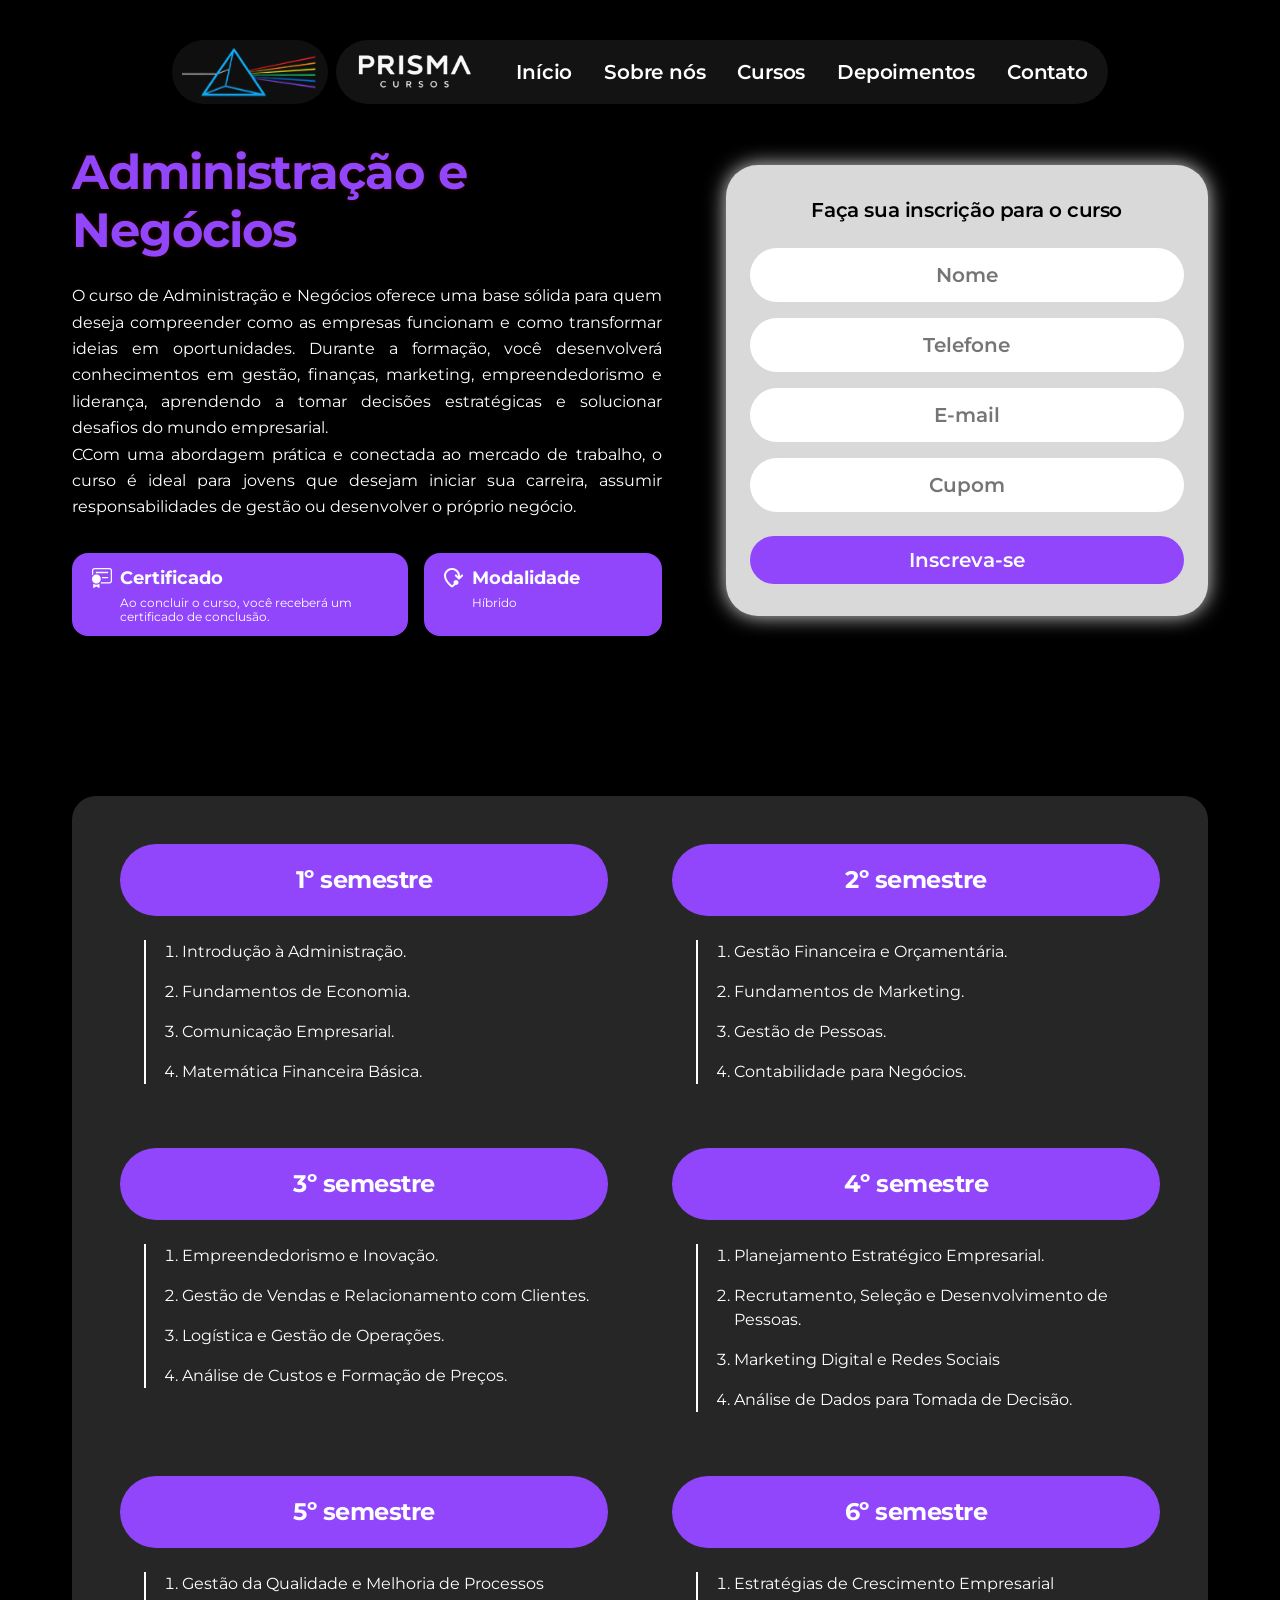
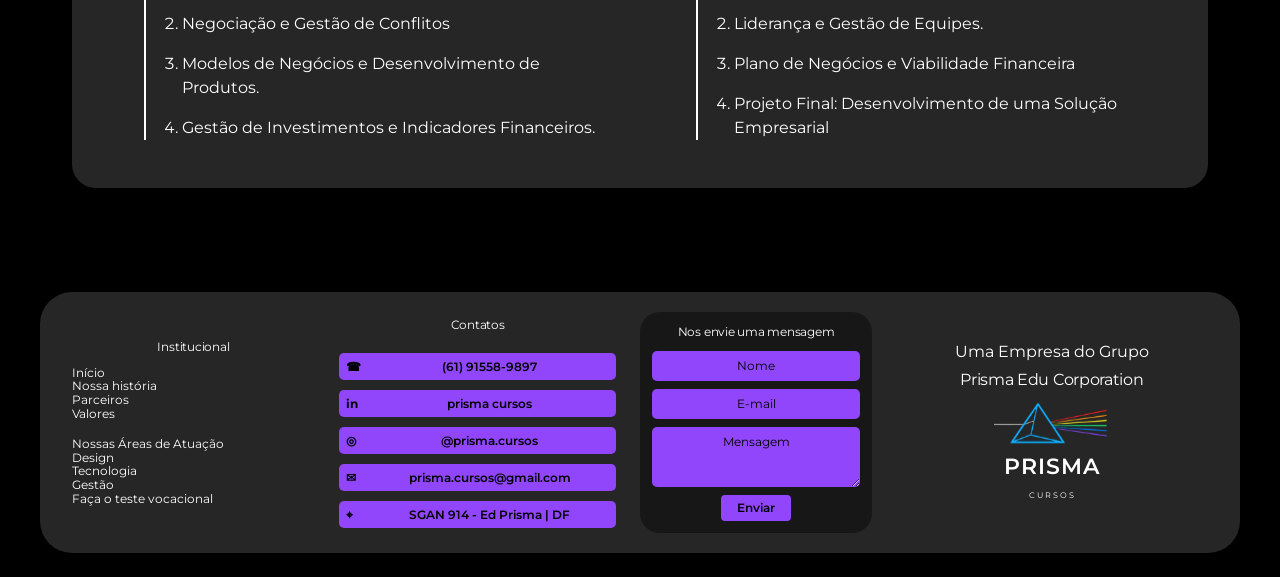
==== commit 6d9d43fa: "feat(cursos): adiciona rodapé institucional e personaliza cores por página" ====
--- a/pages/curso-admin-negocios.html
+++ b/pages/curso-admin-negocios.html
@@ -14,6 +14,16 @@
     <link rel="stylesheet" href="../css/navbar.css">
     <link rel="stylesheet" href="../css/components/navbar-mobile.css">
     <link rel="stylesheet" href="../css/curso-detalhes.css"> 
+    <link rel="stylesheet" href="../css/footer.css" />
+    <style>
+    .footer__link,
+    .footer__formulario input,
+    .footer__formulario textarea,
+    .footer__formulario button {
+        background-color: var(--color-prism-purple) !important;
+        border-color: var(--color-prism-purple) !important;
+    }
+</style>
 </head>
 <body>
     <header class="site-header">
@@ -182,6 +192,105 @@
             </div>
         </section>
     </main>
+    <footer class="footer" id="contato">
+           <!-- Coluna 1: Institucional -->
+    <div class="footer__institucional">
+        <h3>Institucional</h3>
+
+        <nav aria-label="Institucional">
+            <!-- Por enquanto, textos sem links para evitar destinos inexistentes. -->
+            <span>Início</span>
+            <span>Nossa história</span>
+            <span>Parceiros</span>
+            <span>Valores</span>
+
+            <div class="footer__espaco"></div>
+
+            <span>Nossas Áreas de Atuação</span>
+            <span>Design</span>
+            <span>Tecnologia</span>
+            <span>Gestão</span>
+            <span>Faça o teste vocacional</span>
+        </nav>
+    </div>
+
+    <!-- Coluna 2: Contatos -->
+    <div class="footer__contatos">
+        <h3>Contatos</h3>
+
+        <div class="footer__link">
+            <span aria-hidden="true">☎</span>
+            <strong>(61) 91558-9897</strong>
+        </div>
+
+        <div class="footer__link">
+            <span aria-hidden="true">in</span>
+            <strong>prisma cursos</strong>
+        </div>
+
+        <div class="footer__link">
+            <span aria-hidden="true">◎</span>
+            <strong>@prisma.cursos</strong>
+        </div>
+
+        <div class="footer__link">
+            <span aria-hidden="true">✉</span>
+            <strong>prisma.cursos@gmail.com</strong>
+        </div>
+
+        <div class="footer__link">
+            <span aria-hidden="true">⌖</span>
+            <strong>SGAN 914 - Ed Prisma | DF</strong>
+        </div>
+    </div>
+
+    <!-- Coluna 3: Formulário visual -->
+    <div class="footer__formulario">
+        <h3>Nos envie uma mensagem</h3>
+
+        <form>
+            <input
+                type="text"
+                name="nome"
+                placeholder="Nome"
+                aria-label="Nome"
+                required
+            >
+
+            <input
+                type="email"
+                name="email"
+                placeholder="E-mail"
+                aria-label="E-mail"
+                required
+            >
+
+            <textarea
+                name="mensagem"
+                placeholder="Mensagem"
+                aria-label="Mensagem"
+                required
+            ></textarea>
+
+            <button type="submit">Enviar</button>
+        </form>
+    </div>
+
+    <!-- Coluna 4: Marca -->
+    <div class="footer__marca">
+        <p>Uma Empresa do Grupo</p>
+        <h3>Prisma Edu Corporation</h3>
+
+        <img
+            src="../assets/images/logo-prisma-simbolo.svg"
+            alt="Símbolo da Prisma Cursos"
+            class="footer__logo"
+        >
+
+        <p class="footer__nome-marca">PRISMA</p>
+        <p class="footer__submarca">C U R S O S</p>
+    </div>
+    </footer>
     <script src="../js/navbar-mobile.js"></script>
     <script src="../js/curso-form.js" defer></script>
 </body>
--- a/css/footer.css
+++ b/css/footer.css
@@ -0,0 +1,204 @@
+.footer {
+    display: grid;
+    grid-template-columns: 1.05fr 1.2fr 1fr 1.35fr;
+    align-items: center;
+    gap: 24px;
+
+    width: calc(100% - 48px);
+    max-width: 1200px;
+    margin: 24px auto;
+    padding: 20px 32px;
+
+    background-color: #262626;
+    color: #FFFFFF;
+    border-radius: 32px;
+
+    font-size: 12px;
+}
+
+.footer h3 {
+    margin: 0 0 10px;
+    font-size: 12px;
+    font-weight: 400;
+    text-align: center;
+}
+
+/* Institucional */
+
+.footer__institucional nav {
+    display: flex;
+    flex-direction: column;
+    align-items: flex-start;
+    line-height: 1.15;
+}
+
+.footer__institucional nav span {
+    overflow-wrap: anywhere;
+}
+
+.footer__espaco {
+    height: 16px;
+}
+
+/* Contatos */
+
+.footer__contatos {
+    display: flex;
+    flex-direction: column;
+    gap: 10px;
+    min-width: 0;
+}
+
+.footer__link {
+    display: flex;
+    align-items: center;
+    gap: 8px;
+
+    width: 100%;
+    min-width: 0;
+    min-height: 27px;
+    padding: 4px 7px;
+
+    background-color: #13AEF9;
+    color: #000000;
+    border-radius: 5px;
+}
+
+.footer__link span {
+    flex-shrink: 0;
+    min-width: 16px;
+    font-weight: bold;
+}
+
+.footer__link strong {
+    flex: 1;
+    min-width: 0;
+    text-align: center;
+    overflow-wrap: anywhere;
+    font-weight: 600;
+}
+
+/* Formulário */
+
+.footer__formulario {
+    min-width: 0;
+    padding: 12px;
+    background-color: #171717;
+    border-radius: 20px;
+}
+
+.footer__formulario form {
+    display: flex;
+    flex-direction: column;
+    align-items: center;
+    gap: 8px;
+}
+
+.footer__formulario input,
+.footer__formulario textarea {
+    box-sizing: border-box;
+    width: 100%;
+    padding: 6px 8px;
+
+    border: none;
+    border-radius: 5px;
+
+    background-color: #13AEF9;
+    color: #000000;
+    font: inherit;
+    text-align: center;
+}
+
+.footer__formulario input::placeholder,
+.footer__formulario textarea::placeholder {
+    color: #000000;
+    opacity: 1;
+}
+
+.footer__formulario textarea {
+    min-height: 60px;
+    resize: vertical;
+}
+
+.footer__formulario button {
+    padding: 4px 16px;
+    border: none;
+    border-radius: 4px;
+
+    background-color: #13AEF9;
+    color: #000000;
+
+    font: inherit;
+    font-weight: 600;
+    cursor: pointer;
+}
+
+/* Marca */
+
+.footer__marca {
+    min-width: 0;
+    text-align: center;
+}
+
+.footer__marca p {
+    margin: 0 0 4px;
+}
+
+.footer__marca h3 {
+    margin-bottom: 10px;
+    font-size: 16px;
+}
+
+.footer__logo {
+    display: block;
+    width: 100%;
+    max-width: 115px;
+    max-height: 70px;
+    object-fit: contain;
+    margin: 0 auto 4px;
+}
+
+.footer__nome-marca {
+    font-size: 22px;
+    font-weight: 600;
+    letter-spacing: 1px;
+}
+
+.footer__submarca {
+    font-size: 8px;
+}
+
+/* Tablet */
+
+@media (max-width: 900px) {
+    .footer {
+        grid-template-columns: repeat(2, minmax(0, 1fr));
+        gap: 24px;
+        padding: 24px;
+    }
+}
+
+/* Celular */
+
+@media (max-width: 560px) {
+    .footer {
+        grid-template-columns: minmax(0, 1fr);
+        width: calc(100% - 32px);
+        padding: 24px 20px;
+        gap: 28px;
+        border-radius: 24px;
+    }
+
+    .footer__institucional nav {
+        align-items: center;
+        text-align: center;
+    }
+    
+    .footer__contatos {
+        width: 100%;
+    }
+
+    .footer__formulario {
+        width: auto;
+    }
+}
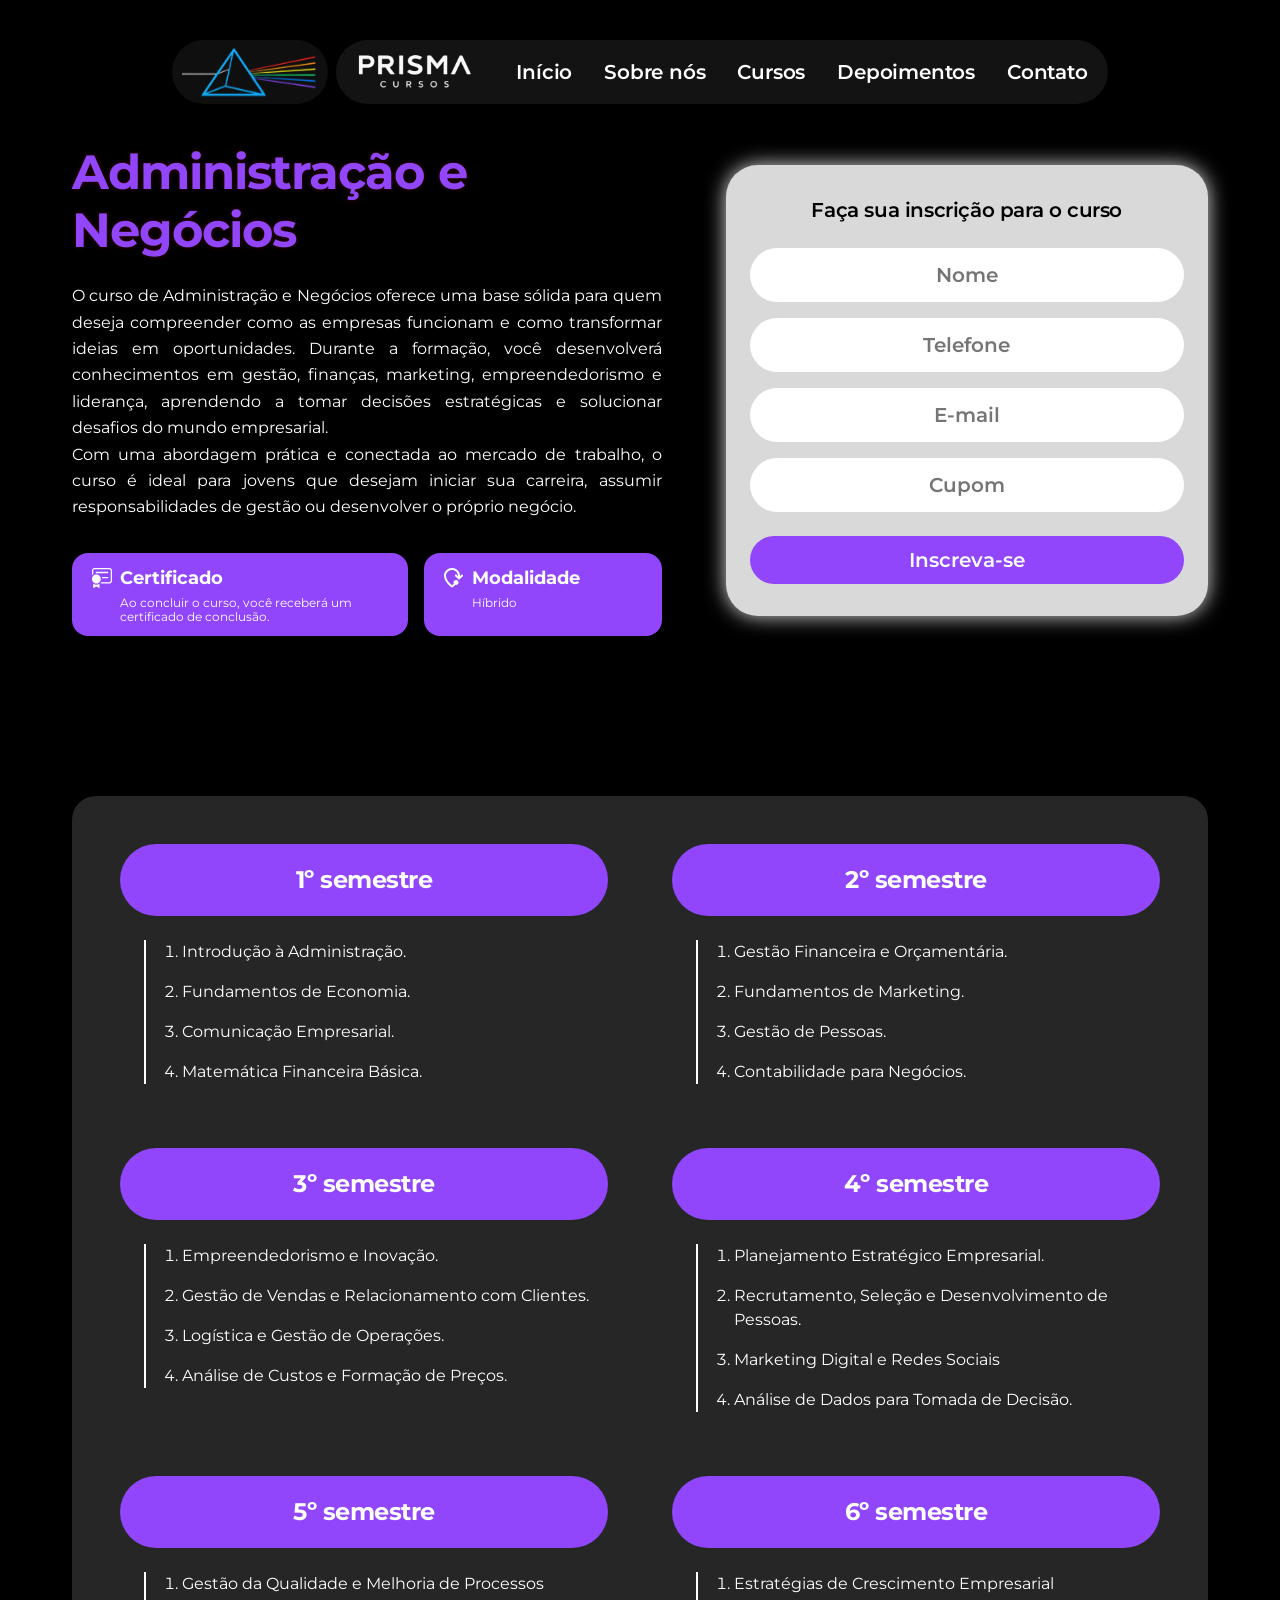
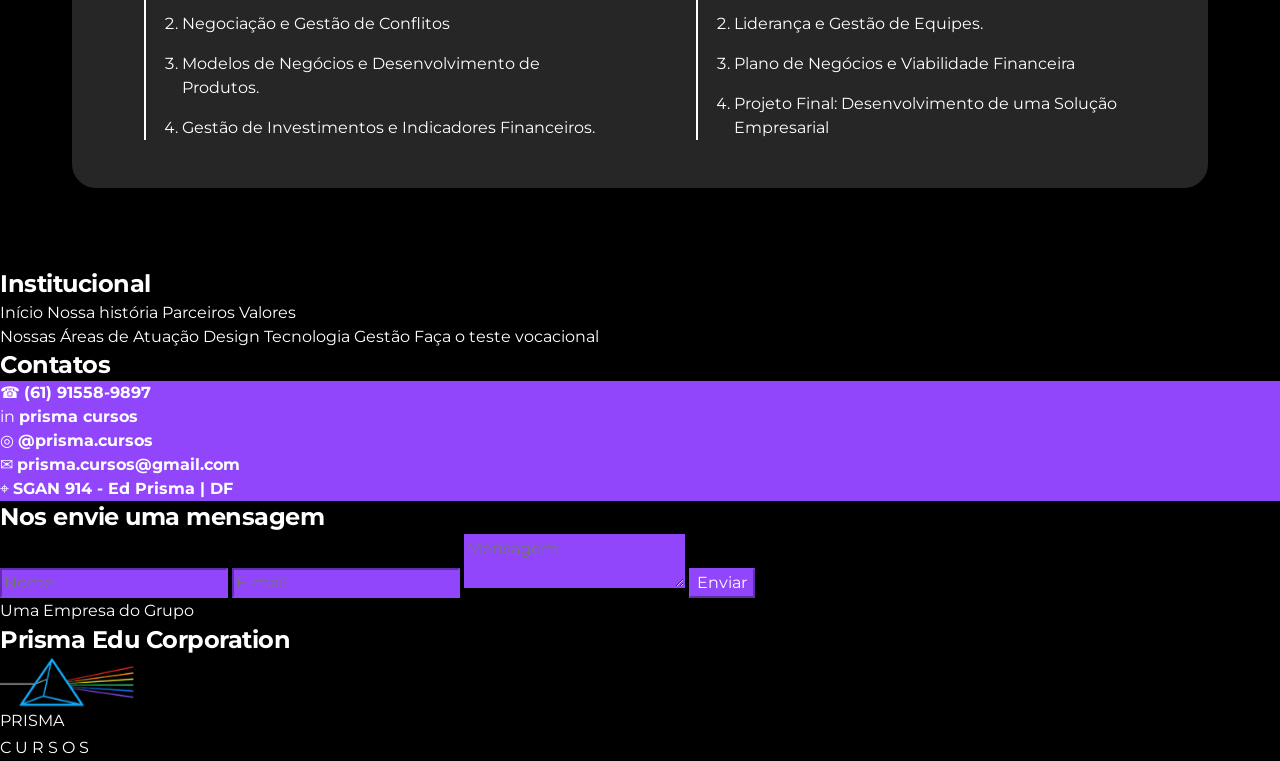
==== commit 9d44914f: "fix(cursos): aplica correções no código html de todos os cursos e no js" ====
--- a/pages/curso-admin-negocios.html
+++ b/pages/curso-admin-negocios.html
@@ -65,7 +65,7 @@
                     <h1 class="curso-hero__title">Administração e Negócios</h1>
                     <div class="curso-hero__description text-body">
                         <p>O curso de Administração e Negócios oferece uma base sólida para quem deseja compreender como as empresas funcionam e como transformar ideias em oportunidades. Durante a formação, você desenvolverá conhecimentos em gestão, finanças, marketing, empreendedorismo e liderança, aprendendo a tomar decisões estratégicas e solucionar desafios do mundo empresarial.</p>
-                        <p>CCom uma abordagem prática e conectada ao mercado de trabalho, o curso é ideal para jovens que desejam iniciar sua carreira, assumir responsabilidades de gestão ou desenvolver o próprio negócio.</p>
+                        <p>Com uma abordagem prática e conectada ao mercado de trabalho, o curso é ideal para jovens que desejam iniciar sua carreira, assumir responsabilidades de gestão ou desenvolver o próprio negócio.</p>
                     </div>
                     
                     <div class="curso-hero__badges">
@@ -294,5 +294,4 @@
     <script src="../js/navbar-mobile.js"></script>
     <script src="../js/curso-form.js" defer></script>
 </body>
-</body>
 </html>
--- a/css/footer.css
+++ b/css/footer.css
@@ -1,204 +1,321 @@
-.footer {
+/* ==========================================================================
+   PRISMA CURSOS — COMPONENTE DE RODAPÉ PADRÃO (css/footer.css)
+   Referência: Protótipo de Alta Fidelidade no Figma (Grupo 3) — Issue #10
+   Requisitos: RF07 (Informações de Contato), RF08 (Formulário de Contato)
+   ========================================================================== */
+
+/* ---------- Container Geral do Rodapé ---------- */
+.site-footer {
+    padding-top: var(--space-6);
+    padding-bottom: var(--space-16);
+    background-color: var(--color-background);
+}
+
+/* ---------- Card Principal (Superfície Flutuante com Glow) ---------- */
+.site-footer__card {
     display: grid;
-    grid-template-columns: 1.05fr 1.2fr 1fr 1.35fr;
+    grid-template-columns: 1fr;
+    gap: var(--space-8);
+    padding: var(--space-8) var(--space-6);
+    background-color: var(--color-surface);
+    border: 1px solid rgba(255, 255, 255, 0.1);
+    border-radius: 2rem;
+    box-shadow:
+        0 0 42px rgba(255, 255, 255, 0.14),
+        0 0 18px rgba(255, 255, 255, 0.08);
+    max-width: 64rem;
+    margin-inline: auto;
+}
+
+/* ==========================================================================
+   COLUNA 1: LINKS DE NAVEGAÇÃO E ÁREAS
+   ========================================================================== */
+.site-footer__nav-col {
+    display: flex;
+    flex-direction: column;
+    gap: var(--space-6);
+}
+
+.site-footer__nav-group {
+    display: flex;
+    flex-direction: column;
+    gap: var(--space-3);
+}
+
+.site-footer__heading {
+    font-family: var(--font-primary);
+    font-size: var(--font-size-sm);
+    font-weight: var(--font-weight-medium);
+    color: var(--color-white);
+    margin: 0;
+}
+
+.site-footer__heading--center {
+    text-align: center;
+}
+
+.site-footer__list {
+    display: flex;
+    flex-direction: column;
+    gap: 0.25rem;
+    list-style: none;
+    margin: 0;
+    padding: 0;
+}
+
+.site-footer__link {
+    font-family: var(--font-primary);
+    font-size: var(--font-size-xs);
+    font-weight: var(--font-weight-regular);
+    color: var(--color-white);
+    text-decoration: none;
+    transition: color var(--transition-fast);
+}
+
+.site-footer__link:hover {
+    color: var(--color-primary);
+}
+
+.site-footer__link:focus-visible {
+    outline: var(--border-width-thick) solid var(--color-focus-ring);
+    outline-offset: 2px;
+    border-radius: var(--radius-sm);
+}
+
+/* ==========================================================================
+   COLUNA 2: BADGES DE CONTATO (CIANO COM BRILHO)
+   ========================================================================== */
+.site-footer__contacts-col {
+    display: flex;
+    flex-direction: column;
+    gap: var(--space-3);
+}
+
+.site-footer__contacts-list {
+    display: flex;
+    flex-direction: column;
+    gap: var(--space-3);
+    list-style: none;
+    margin: 0;
+    padding: 0;
+}
+
+.site-footer__contact-badge {
+    display: flex;
     align-items: center;
-    gap: 24px;
-
-    width: calc(100% - 48px);
-    max-width: 1200px;
-    margin: 24px auto;
-    padding: 20px 32px;
-
-    background-color: #262626;
-    color: #FFFFFF;
-    border-radius: 32px;
-
-    font-size: 12px;
-}
-
-.footer h3 {
-    margin: 0 0 10px;
-    font-size: 12px;
-    font-weight: 400;
-    text-align: center;
-}
-
-/* Institucional */
-
-.footer__institucional nav {
-    display: flex;
-    flex-direction: column;
-    align-items: flex-start;
-    line-height: 1.15;
-}
-
-.footer__institucional nav span {
-    overflow-wrap: anywhere;
-}
-
-.footer__espaco {
-    height: 16px;
-}
-
-/* Contatos */
-
-.footer__contatos {
-    display: flex;
-    flex-direction: column;
-    gap: 10px;
-    min-width: 0;
-}
-
-.footer__link {
-    display: flex;
+    gap: var(--space-2);
+    padding: 0.375rem 0.75rem;
+    background-color: var(--color-primary);
+    color: var(--color-black);
+    border-radius: 0.375rem;
+    font-family: var(--font-primary);
+    font-size: var(--font-size-xs);
+    font-weight: var(--font-weight-bold);
+    text-decoration: none;
+    box-shadow: 0 0 12px rgba(19, 174, 249, 0.35);
+    transition:
+        background-color var(--transition-fast),
+        transform var(--transition-fast),
+        box-shadow var(--transition-fast);
+}
+
+.site-footer__contact-badge:hover {
+    background-color: var(--color-primary-hover);
+    color: var(--color-black);
+    transform: translateY(-1px);
+    box-shadow: 0 0 18px rgba(19, 174, 249, 0.6);
+}
+
+.site-footer__contact-badge:focus-visible {
+    outline: var(--border-width-thick) solid var(--color-white);
+    outline-offset: 2px;
+}
+
+.site-footer__contact-badge span {
+    flex: 1;
+    text-align: center;
+}
+
+.site-footer__contact-icon {
+    flex-shrink: 0;
+}
+
+/* ==========================================================================
+   COLUNA 3: MINI FORMULÁRIO DE CONTATO
+   ========================================================================== */
+.site-footer__form-col {
+    display: flex;
+    flex-direction: column;
+}
+
+.site-footer__form-box {
+    display: flex;
+    flex-direction: column;
+    gap: var(--space-3);
+    padding: var(--space-4);
+    background-color: #161616;
+    border-radius: 1.25rem;
+    border: 1px solid rgba(255, 255, 255, 0.06);
+}
+
+.site-footer__form-title {
+    font-family: var(--font-primary);
+    font-size: var(--font-size-xs);
+    font-weight: var(--font-weight-medium);
+    color: var(--color-white);
+    text-align: center;
+    margin: 0;
+}
+
+.site-footer__form {
+    display: flex;
+    flex-direction: column;
+    gap: var(--space-2);
+}
+
+.site-footer__input,
+.site-footer__textarea {
+    width: 100%;
+    padding: 0.375rem 0.75rem;
+    background-color: var(--color-primary);
+    color: var(--color-black);
+    border: none;
+    border-radius: 0.375rem;
+    font-family: var(--font-primary);
+    font-size: var(--font-size-xs);
+    font-weight: var(--font-weight-bold);
+    text-align: center;
+    box-shadow: 0 0 10px rgba(19, 174, 249, 0.28);
+    transition: background-color var(--transition-fast), box-shadow var(--transition-fast);
+}
+
+.site-footer__input::placeholder,
+.site-footer__textarea::placeholder {
+    color: var(--color-black);
+    opacity: 0.9;
+}
+
+.site-footer__input:focus,
+.site-footer__textarea:focus {
+    outline: 2px solid var(--color-white);
+    outline-offset: 1px;
+    background-color: var(--color-primary-hover);
+    box-shadow: 0 0 14px rgba(19, 174, 249, 0.55);
+}
+
+.site-footer__textarea {
+    resize: none;
+    min-height: 4.75rem;
+}
+
+.site-footer__submit {
+    align-self: center;
+    padding: 0.3125rem 1.25rem;
+    background-color: var(--color-primary);
+    color: var(--color-black);
+    border: none;
+    border-radius: 0.375rem;
+    font-family: var(--font-primary);
+    font-size: var(--font-size-xs);
+    font-weight: var(--font-weight-bold);
+    cursor: pointer;
+    box-shadow: 0 0 12px rgba(19, 174, 249, 0.4);
+    transition:
+        background-color var(--transition-fast),
+        transform var(--transition-fast),
+        box-shadow var(--transition-fast);
+}
+
+.site-footer__submit:hover {
+    background-color: var(--color-primary-hover);
+    transform: translateY(-1px);
+    box-shadow: 0 0 18px rgba(19, 174, 249, 0.7);
+}
+
+.site-footer__submit:focus-visible {
+    outline: var(--border-width-thick) solid var(--color-white);
+    outline-offset: 2px;
+}
+
+/* ==========================================================================
+   COLUNA 4: MARCA E GRUPO
+   ========================================================================== */
+.site-footer__brand-col {
+    display: flex;
+    flex-direction: column;
     align-items: center;
-    gap: 8px;
-
-    width: 100%;
-    min-width: 0;
-    min-height: 27px;
-    padding: 4px 7px;
-
-    background-color: #13AEF9;
-    color: #000000;
-    border-radius: 5px;
-}
-
-.footer__link span {
-    flex-shrink: 0;
-    min-width: 16px;
-    font-weight: bold;
-}
-
-.footer__link strong {
-    flex: 1;
-    min-width: 0;
-    text-align: center;
-    overflow-wrap: anywhere;
-    font-weight: 600;
-}
-
-/* Formulário */
-
-.footer__formulario {
-    min-width: 0;
-    padding: 12px;
-    background-color: #171717;
-    border-radius: 20px;
-}
-
-.footer__formulario form {
+    justify-content: center;
+    gap: var(--space-5);
+    text-align: center;
+}
+
+.site-footer__corp {
+    display: flex;
+    flex-direction: column;
+    gap: 0.125rem;
+}
+
+.site-footer__corp-label {
+    font-family: var(--font-primary);
+    font-size: var(--font-size-xs);
+    font-weight: var(--font-weight-regular);
+    color: var(--color-white);
+    margin: 0;
+}
+
+.site-footer__corp-name {
+    font-family: var(--font-primary);
+    font-size: var(--font-size-md);
+    font-weight: var(--font-weight-medium);
+    color: var(--color-white);
+    margin: 0;
+}
+
+.site-footer__brand-logo {
     display: flex;
     flex-direction: column;
     align-items: center;
-    gap: 8px;
-}
-
-.footer__formulario input,
-.footer__formulario textarea {
-    box-sizing: border-box;
-    width: 100%;
-    padding: 6px 8px;
-
-    border: none;
-    border-radius: 5px;
-
-    background-color: #13AEF9;
-    color: #000000;
-    font: inherit;
-    text-align: center;
-}
-
-.footer__formulario input::placeholder,
-.footer__formulario textarea::placeholder {
-    color: #000000;
-    opacity: 1;
-}
-
-.footer__formulario textarea {
-    min-height: 60px;
-    resize: vertical;
-}
-
-.footer__formulario button {
-    padding: 4px 16px;
-    border: none;
-    border-radius: 4px;
-
-    background-color: #13AEF9;
-    color: #000000;
-
-    font: inherit;
-    font-weight: 600;
-    cursor: pointer;
-}
-
-/* Marca */
-
-.footer__marca {
-    min-width: 0;
-    text-align: center;
-}
-
-.footer__marca p {
-    margin: 0 0 4px;
-}
-
-.footer__marca h3 {
-    margin-bottom: 10px;
-    font-size: 16px;
-}
-
-.footer__logo {
+    gap: var(--space-2);
+    text-decoration: none;
+}
+
+.site-footer__brand-symbol,
+.site-footer__brand-text {
     display: block;
-    width: 100%;
-    max-width: 115px;
-    max-height: 70px;
-    object-fit: contain;
-    margin: 0 auto 4px;
-}
-
-.footer__nome-marca {
-    font-size: 22px;
-    font-weight: 600;
-    letter-spacing: 1px;
-}
-
-.footer__submarca {
-    font-size: 8px;
-}
-
-/* Tablet */
-
-@media (max-width: 900px) {
-    .footer {
+    max-width: 100%;
+    height: auto;
+}
+
+/* ==========================================================================
+   BREAKPOINTS RESPONSIVOS (Tablet 768px e Desktop 1024px+)
+   ========================================================================== */
+
+/* Tablet: Transição para 2 Colunas */
+@media (min-width: 768px) {
+    .site-footer__card {
         grid-template-columns: repeat(2, minmax(0, 1fr));
-        gap: 24px;
-        padding: 24px;
+        padding: var(--space-10) var(--space-8);
     }
 }
 
-/* Celular */
-
-@media (max-width: 560px) {
-    .footer {
-        grid-template-columns: minmax(0, 1fr);
-        width: calc(100% - 32px);
-        padding: 24px 20px;
-        gap: 28px;
-        border-radius: 24px;
+/* Desktop: 4 Colunas Proporcionais Alinhadas */
+@media (min-width: 1024px) {
+    .site-footer__card {
+        grid-template-columns: 0.9fr 1.25fr 1.1fr 1.15fr;
+        align-items: center;
+        gap: var(--space-8);
+        padding: 2.5rem 2.75rem;
     }
-
-    .footer__institucional nav {
-        align-items: center;
-        text-align: center;
+}
+
+/* Acessibilidade: Movimento Reduzido */
+@media (prefers-reduced-motion: reduce) {
+    .site-footer__link,
+    .site-footer__contact-badge,
+    .site-footer__submit,
+    .site-footer__input,
+    .site-footer__textarea {
+        transition: none;
+        transform: none;
     }
-    
-    .footer__contatos {
-        width: 100%;
-    }
-
-    .footer__formulario {
-        width: auto;
-    }
-}+}
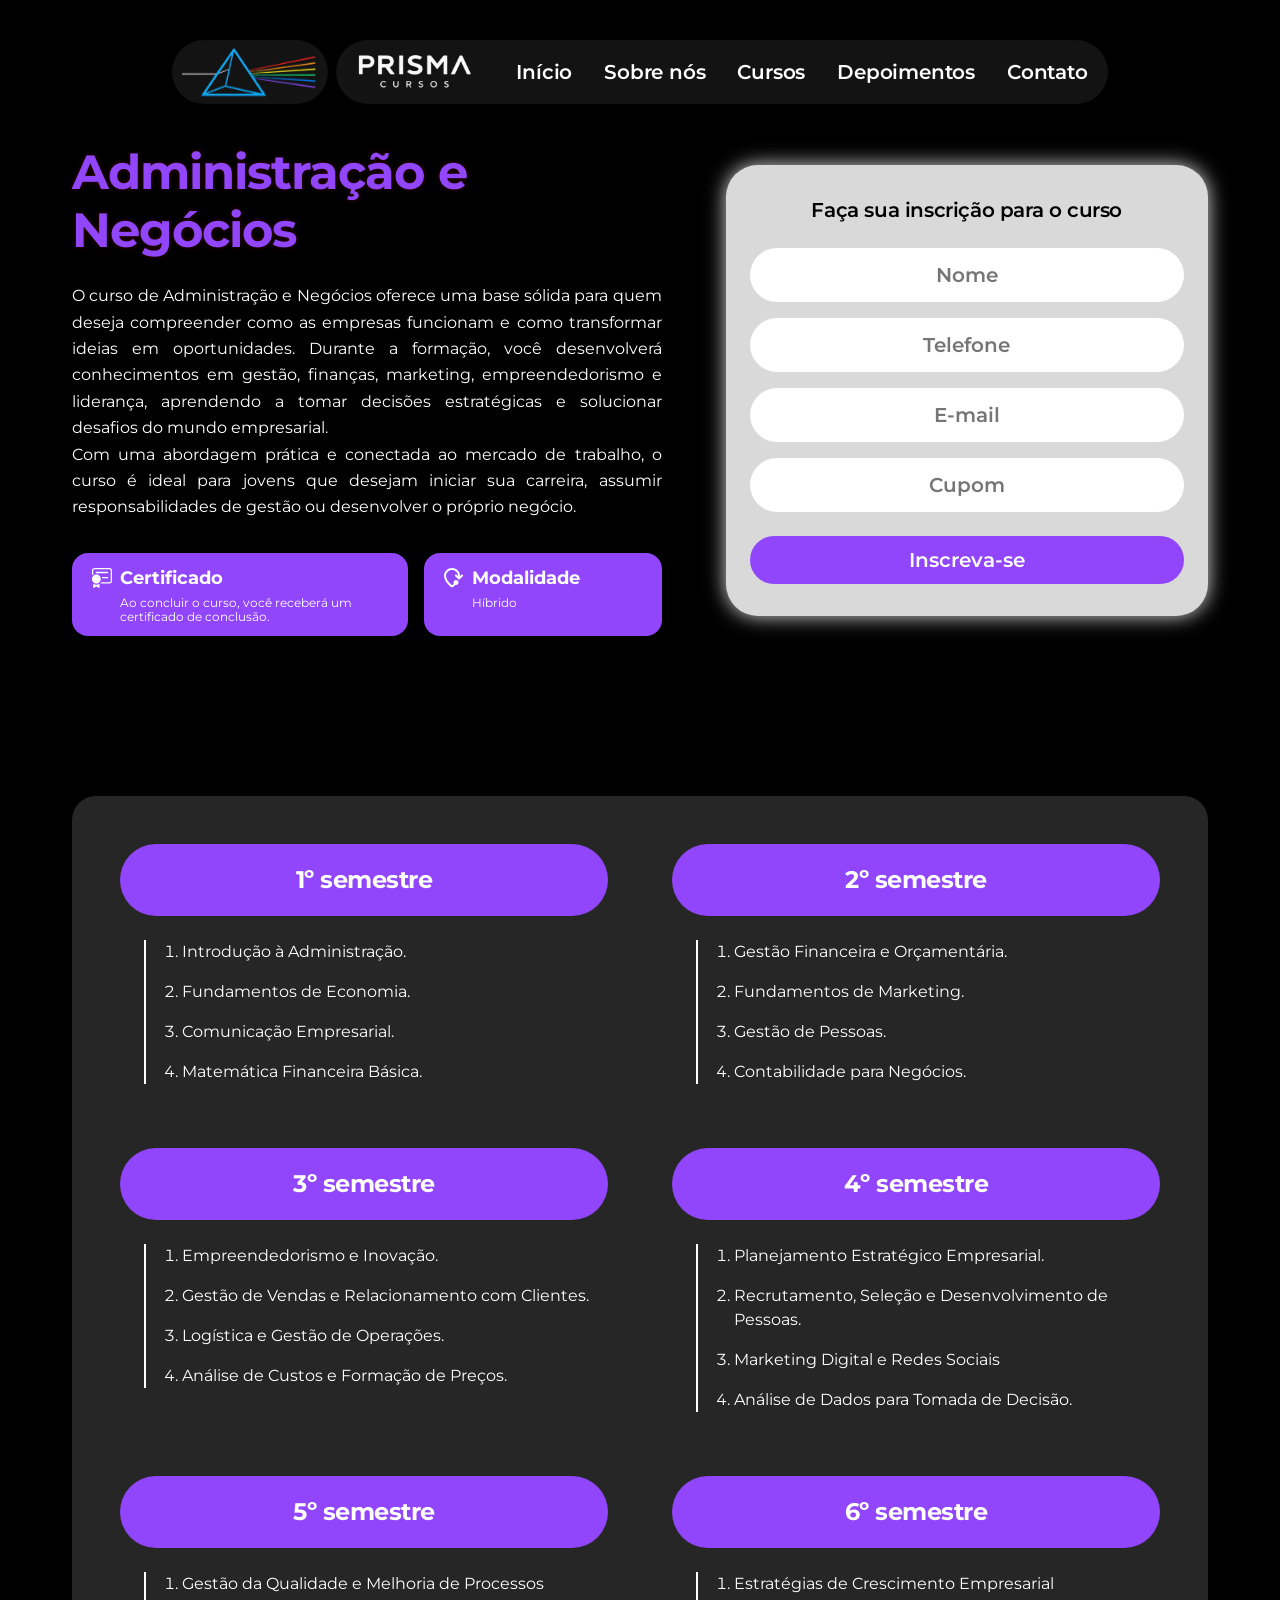
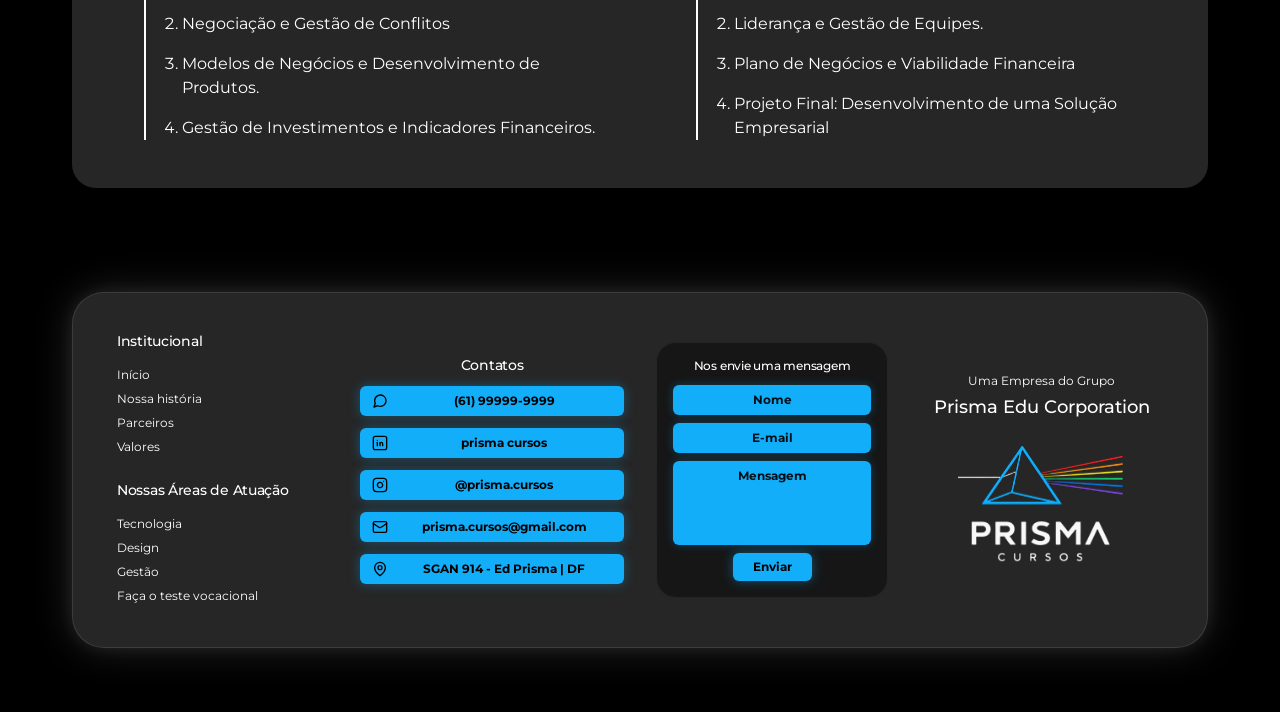
==== commit 73169fbb: "fix(layout): ajusta todos os rodapes e margens das paginas" ====
--- a/pages/curso-admin-negocios.html
+++ b/pages/curso-admin-negocios.html
@@ -13,7 +13,8 @@
     <link rel="stylesheet" href="../css/components/buttons.css">
     <link rel="stylesheet" href="../css/navbar.css">
     <link rel="stylesheet" href="../css/components/navbar-mobile.css">
-    <link rel="stylesheet" href="../css/curso-detalhes.css"> 
+    <link rel="stylesheet" href="../css/curso-detalhes.css">
+    <link rel="stylesheet" href="../css/quem-somos.css" /> 
     <link rel="stylesheet" href="../css/footer.css" />
     <style>
     .footer__link,
@@ -192,106 +193,145 @@
             </div>
         </section>
     </main>
-    <footer class="footer" id="contato">
-           <!-- Coluna 1: Institucional -->
-    <div class="footer__institucional">
-        <h3>Institucional</h3>
-
-        <nav aria-label="Institucional">
-            <!-- Por enquanto, textos sem links para evitar destinos inexistentes. -->
-            <span>Início</span>
-            <span>Nossa história</span>
-            <span>Parceiros</span>
-            <span>Valores</span>
-
-            <div class="footer__espaco"></div>
-
-            <span>Nossas Áreas de Atuação</span>
-            <span>Design</span>
-            <span>Tecnologia</span>
-            <span>Gestão</span>
-            <span>Faça o teste vocacional</span>
-        </nav>
-    </div>
-
-    <!-- Coluna 2: Contatos -->
-    <div class="footer__contatos">
-        <h3>Contatos</h3>
-
-        <div class="footer__link">
-            <span aria-hidden="true">☎</span>
-            <strong>(61) 91558-9897</strong>
+    <footer id="contato" class="sobre-nos-footer" aria-label="Rodapé e Contato Institucional">
+        <div class="container">
+            <div class="sobre-nos-footer__card">
+                <div class="sobre-nos-footer__nav-col">
+                    <div class="sobre-nos-footer__nav-group">
+                        <h2 class="sobre-nos-footer__heading">Institucional</h2>
+                        <ul class="sobre-nos-footer__list" role="list">
+                            <li><a href="../index.html#inicio" class="sobre-nos-footer__link">Início</a></li>
+                            <li><a href="#sobre-nos-historia" class="sobre-nos-footer__link">Nossa história</a></li>
+                            <li><a href="#parceiros" class="sobre-nos-footer__link">Parceiros</a></li>
+                            <li><a href="#valores" class="sobre-nos-footer__link">Valores</a></li>
+                        </ul>
+                    </div>
+
+                     <div class="sobre-nos-footer__nav-group">
+                        <h2 class="sobre-nos-footer__heading">Nossas Áreas de Atuação</h2>
+                        <ul class="sobre-nos-footer__list" role="list">
+                            <li><a href="../pages/cursos.html#tecnologia" class="sobre-nos-footer__link">Tecnologia</a></li>
+                            <li><a href="../pages/cursos.html#design" class="sobre-nos-footer__link">Design</a></li>
+                            <li><a href="../pages/cursos.html#gestao" class="sobre-nos-footer__link">Gestão</a></li>
+                            <li><a href="../pages/teste-vocacional.html" class="sobre-nos-footer__link">Faça o teste vocacional</a></li>
+                        </ul>
+                    </div>
+                </div>
+
+                <div class="sobre-nos-footer__contacts-col">
+                    <h2 class="sobre-nos-footer__heading sobre-nos-footer__heading--center">Contatos</h2>
+                    <ul class="sobre-nos-footer__contacts-list" role="list">
+                        <li>
+                           <a href="https://wa.me/5561999999999" target="_blank" rel="noopener noreferrer" class="sobre-nos-footer__contact-badge">
+                                <svg class="sobre-nos-footer__contact-icon" viewBox="0 0 24 24" width="16" height="16" fill="none" stroke="currentColor" stroke-width="2" stroke-linecap="round" stroke-linejoin="round" aria-hidden="true">
+                                    <path d="M21 11.5a8.38 8.38 0 0 1-.9 3.8 8.5 8.5 0 0 1-7.6 4.7 8.38 8.38 0 0 1-3.8-.9L3 21l1.9-5.7a8.38 8.38 0 0 1-.9-3.8 8.5 8.5 0 0 1 4.7-7.6 8.38 8.38 0 0 1 3.8-.9h.5a8.48 8.48 0 0 1 8 8v.5z"></path>
+                                </svg>
+                                <span>(61) 99999-9999</span>
+                            </a>
+                        </li>
+                        <li>
+                            <a href="https://www.linkedin.com" target="_blank" rel="noopener noreferrer" class="sobre-nos-footer__contact-badge">
+                                <svg class="sobre-nos-footer__contact-icon" viewBox="0 0 24 24" width="16" height="16" fill="none" stroke="currentColor" stroke-width="2" stroke-linecap="round" stroke-linejoin="round" aria-hidden="true">
+                                    <rect x="2" y="2" width="20" height="20" rx="3" ry="3"></rect>
+                                    <line x1="8" y1="11" x2="8" y2="16"></line>
+                                    <line x1="8" y1="8" x2="8" y2="8.01"></line>
+                                    <path d="M12 16v-5"></path>
+                                    <path d="M16 16v-3a2 2 0 0 0-4 0"></path>
+                                </svg>
+                                <span>prisma cursos</span>
+                            </a>
+                        </li>
+                        <li>
+                            <a href="https://www.instagram.com" target="_blank" rel="noopener noreferrer" class="sobre-nos-footer__contact-badge">
+                                <svg class="sobre-nos-footer__contact-icon" viewBox="0 0 24 24" width="16" height="16" fill="none" stroke="currentColor" stroke-width="2" stroke-linecap="round" stroke-linejoin="round" aria-hidden="true">
+                                    <rect x="2" y="2" width="20" height="20" rx="5" ry="5"></rect>
+                                    <path d="M16 11.37A4 4 0 1 1 12.63 8 4 4 0 0 1 16 11.37z"></path>
+                                    <line x1="17.5" y1="6.5" x2="17.51" y2="6.5"></line>
+                                </svg>
+                                <span>@prisma.cursos</span>
+                            </a>
+                        </li>
+                        <li>
+                            <a href="mailto:prisma.cursos@gmail.com" class="sobre-nos-footer__contact-badge">
+                                <svg class="sobre-nos-footer__contact-icon" viewBox="0 0 24 24" width="16" height="16" fill="none" stroke="currentColor" stroke-width="2" stroke-linecap="round" stroke-linejoin="round" aria-hidden="true">
+                                    <rect x="2" y="4" width="20" height="16" rx="2"></rect>
+                                    <path d="m22 7-8.97 5.7a1.94 1.94 0 0 1-2.06 0L2 7"></path>
+                                </svg>
+                                <span>prisma.cursos@gmail.com</span>
+                            </a>
+                        </li>
+                        <li>
+                            <a href="#contato" class="sobre-nos-footer__contact-badge">
+                                <svg class="sobre-nos-footer__contact-icon" viewBox="0 0 24 24" width="16" height="16" fill="none" stroke="currentColor" stroke-width="2" stroke-linecap="round" stroke-linejoin="round" aria-hidden="true">
+                                    <path d="M20 10c0 6-8 12-8 12s-8-6-8-12a8 8 0 0 1 16 0Z"></path>
+                                    <circle cx="12" cy="10" r="3"></circle>
+                                </svg>
+                                <span>SGAN 914 - Ed Prisma | DF</span>
+                            </a>
+                        </li>
+                    </ul>
+                </div>
+
+                <div class="sobre-nos-footer__form-col">
+                    <div class="sobre-nos-footer__form-box">
+                        <h2 class="sobre-nos-footer__form-title">Nos envie uma mensagem</h2>
+                        <form id="form-rodape" class="sobre-nos-footer__form" action="#contato" method="get">
+                            <input
+                                type="text"
+                                name="nome"
+                                class="sobre-nos-footer__input"
+                                placeholder="Nome"
+                                aria-label="Nome"
+                                required
+                            >
+                            <input
+                                type="email"
+                                name="email"
+                                class="sobre-nos-footer__input"
+                                placeholder="E-mail"
+                                aria-label="E-mail"
+                                required
+                            >
+                            <textarea
+                                name="mensagem"
+                                class="sobre-nos-footer__textarea"
+                                placeholder="Mensagem"
+                                aria-label="Mensagem"
+                                rows="4"
+                                required
+                            ></textarea>
+                            <button id="btn-rodape" type="submit" class="sobre-nos-footer__submit">Enviar</button>
+                        </form>
+                    </div>
+                </div>
+
+                <div class="sobre-nos-footer__brand-col">
+                    <div class="sobre-nos-footer__corp">
+                        <p class="sobre-nos-footer__corp-label">Uma Empresa do Grupo</p>
+                        <p class="sobre-nos-footer__corp-name">Prisma Edu Corporation</p>
+                    </div>
+                    <a href="../index.html#inicio" class="sobre-nos-footer__brand-logo" aria-label="Prisma Cursos - Voltar ao início">
+                        <img
+                            src="../assets/images/logo-prisma-simbolo.svg"
+                            alt=""
+                            width="168"
+                            height="64"
+                            class="sobre-nos-footer__brand-symbol"
+                        >
+                        <img
+                            src="../assets/images/logo-prisma-texto.svg"
+                            alt="Prisma Cursos"
+                            width="148"
+                            height="54"
+                            class="sobre-nos-footer__brand-text"
+                        >
+                    </a>
+                </div>
+            </div>
         </div>
-
-        <div class="footer__link">
-            <span aria-hidden="true">in</span>
-            <strong>prisma cursos</strong>
-        </div>
-
-        <div class="footer__link">
-            <span aria-hidden="true">◎</span>
-            <strong>@prisma.cursos</strong>
-        </div>
-
-        <div class="footer__link">
-            <span aria-hidden="true">✉</span>
-            <strong>prisma.cursos@gmail.com</strong>
-        </div>
-
-        <div class="footer__link">
-            <span aria-hidden="true">⌖</span>
-            <strong>SGAN 914 - Ed Prisma | DF</strong>
-        </div>
-    </div>
-
-    <!-- Coluna 3: Formulário visual -->
-    <div class="footer__formulario">
-        <h3>Nos envie uma mensagem</h3>
-
-        <form>
-            <input
-                type="text"
-                name="nome"
-                placeholder="Nome"
-                aria-label="Nome"
-                required
-            >
-
-            <input
-                type="email"
-                name="email"
-                placeholder="E-mail"
-                aria-label="E-mail"
-                required
-            >
-
-            <textarea
-                name="mensagem"
-                placeholder="Mensagem"
-                aria-label="Mensagem"
-                required
-            ></textarea>
-
-            <button type="submit">Enviar</button>
-        </form>
-    </div>
-
-    <!-- Coluna 4: Marca -->
-    <div class="footer__marca">
-        <p>Uma Empresa do Grupo</p>
-        <h3>Prisma Edu Corporation</h3>
-
-        <img
-            src="../assets/images/logo-prisma-simbolo.svg"
-            alt="Símbolo da Prisma Cursos"
-            class="footer__logo"
-        >
-
-        <p class="footer__nome-marca">PRISMA</p>
-        <p class="footer__submarca">C U R S O S</p>
-    </div>
     </footer>
     <script src="../js/navbar-mobile.js"></script>
+    <script src="../js/footer.js"></script>
     <script src="../js/curso-form.js" defer></script>
 </body>
 </html>
--- a/css/navbar.css
+++ b/css/navbar.css
@@ -26,13 +26,15 @@
 
 .navbar__symbol {
     padding: 0 0.625rem;
-    background-color: color-mix(in srgb, var(--color-surface) 40%, transparent);
+    background-color: color-mix(in srgb, var(--color-surface) 50%, transparent);
+    backdrop-filter: blur(12.5px);
 }
 
 .navbar__menu {
     gap: var(--space-10);
     padding: 0 var(--space-5);
     background-color: color-mix(in srgb, var(--color-surface) 50%, transparent);
+    backdrop-filter: blur(12.5px);
 }
 
 .navbar__symbol img,
--- a/css/components/navbar-mobile.css
+++ b/css/components/navbar-mobile.css
@@ -35,7 +35,8 @@
     max-width: var(--container-max-width);
     margin-inline: auto;
     padding: 0 var(--space-3);
-    background-color: color-mix(in srgb, var(--color-surface) 85%, transparent);
+    background-color: color-mix(in srgb, var(--color-surface) 50%, transparent);
+    backdrop-filter: blur(12.5px);
     border-radius: calc(var(--navbar-mobile-height) / 2);
     pointer-events: auto;
   }
--- a/css/quem-somos.css
+++ b/css/quem-somos.css
@@ -0,0 +1,651 @@
+/* ==========================================================================
+   PRISMA CURSOS — SEÇÃO INSTITUCIONAL E PÁGINA SOBRE NÓS (css/quem-somos.css)
+   Referência: Protótipo de Alta Fidelidade no Figma (Grupo 3) — Issue #6
+   Requisitos: RF04, RNF01, RNF02, RNF04, RNF05, RNF06, RNF07
+   ========================================================================== */
+
+/* --------------------------------------------------------------------------
+   0. REALCES DE BRILHO (GLOW) FIÉIS AO PROTÓTIPO DO FIGMA
+   -------------------------------------------------------------------------- */
+.btn--primary {
+    border: 1.5px solid rgba(255, 255, 255, 0.48);
+    box-shadow:
+        0 0 18px rgba(19, 174, 249, 0.78),
+        0 0 36px rgba(19, 174, 249, 0.42),
+        inset 0 0 8px rgba(255, 255, 255, 0.48);
+}
+
+.btn--primary:hover:not(:disabled):not([aria-disabled="true"]) {
+    border-color: rgba(255, 255, 255, 0.72);
+    box-shadow:
+        0 0 24px rgba(19, 174, 249, 0.95),
+        0 0 48px rgba(19, 174, 249, 0.65),
+        inset 0 0 10px rgba(255, 255, 255, 0.65);
+    transform: translateY(-2px);
+}
+
+.hero__title {
+    text-shadow: 0 0 22px rgba(19, 174, 249, 0.38);
+}
+
+.hero__image {
+    filter: drop-shadow(0 0 24px rgba(19, 174, 249, 0.22));
+}
+
+.hero__partners-bar {
+    box-shadow:
+        0 8px 32px rgba(255, 255, 255, 0.12),
+        0 0 20px rgba(255, 255, 255, 0.06);
+}
+
+/* --------------------------------------------------------------------------
+   1. SEÇÃO "POR QUE NOS ESCOLHER?" NA HOME (index.html #sobre-nos)
+   -------------------------------------------------------------------------- */
+.quem-somos {
+    position: relative;
+    padding-block: var(--section-spacing-y);
+    background-color: var(--color-background);
+    background-image: radial-gradient(
+        ellipse 42% 36% at 14% 38%,
+        rgba(5, 44, 63, 0.88) 0%,
+        rgba(3, 31, 44, 0.42) 48%,
+        rgba(0, 0, 0, 0) 92%
+    );
+}
+
+.quem-somos__container {
+    display: flex;
+    flex-direction: column;
+    gap: var(--space-16);
+}
+
+.quem-somos__differentials {
+    display: grid;
+    grid-template-columns: 1fr;
+    align-items: center;
+    gap: var(--space-8);
+}
+
+/* Ilustração com cartões translúcidos e esferas luminosas */
+.quem-somos__media {
+    display: flex;
+    align-items: center;
+    justify-content: center;
+    width: 100%;
+    max-width: 28rem;
+    margin-inline: auto;
+}
+
+.quem-somos__image {
+    width: 100%;
+    height: auto;
+    aspect-ratio: 1 / 1;
+    object-fit: contain;
+    display: block;
+    filter: drop-shadow(0 0 28px rgba(19, 174, 249, 0.28));
+}
+
+/* Coluna de conteúdo (Título + 3 Cards Escuros + CTA com brilho) */
+.quem-somos__content {
+    display: flex;
+    flex-direction: column;
+    gap: var(--space-6);
+    width: 100%;
+    max-width: 31rem;
+    margin-inline: auto;
+}
+
+.quem-somos__title {
+    font-size: clamp(1.875rem, 1.45rem + 1.6vw, 2.625rem);
+    font-weight: var(--font-weight-bold);
+    line-height: var(--line-height-tight);
+    color: var(--color-primary);
+    letter-spacing: var(--letter-spacing-tight);
+    text-align: center;
+    text-shadow: 0 0 22px rgba(19, 174, 249, 0.42);
+}
+
+.quem-somos__pillars {
+    display: flex;
+    flex-direction: column;
+    gap: var(--space-4);
+    list-style: none;
+    margin: 0;
+    padding: 0;
+}
+
+.quem-somos__pillar {
+    display: flex;
+    flex-direction: column;
+    gap: var(--space-1);
+    padding: 1.125rem 1.5rem;
+    background-color: #1B1B1B;
+    color: var(--color-white);
+    border-radius: 1.25rem;
+    border: 1px solid rgba(255, 255, 255, 0.06);
+    box-shadow:
+        0 0 24px rgba(255, 255, 255, 0.05),
+        0 6px 18px rgba(0, 0, 0, 0.65);
+    text-align: left;
+    transition:
+        transform var(--transition-fast),
+        border-color var(--transition-fast),
+        box-shadow var(--transition-fast);
+}
+
+.quem-somos__pillar:hover {
+    transform: translateY(-2px);
+    border-color: rgba(19, 174, 249, 0.35);
+    box-shadow:
+        0 0 26px rgba(19, 174, 249, 0.16),
+        0 8px 22px rgba(0, 0, 0, 0.7);
+}
+
+.quem-somos__pillar-title {
+    font-size: var(--font-size-lg);
+    font-weight: var(--font-weight-regular);
+    line-height: var(--line-height-snug);
+    color: #CCCCCC;
+    margin: 0;
+}
+
+.quem-somos__pillar-text {
+    font-size: var(--font-size-sm);
+    font-weight: var(--font-weight-regular);
+    line-height: 1.45;
+    color: #B8B8B8;
+    margin: 0;
+}
+
+.quem-somos__actions {
+    display: flex;
+    justify-content: center;
+    margin-top: var(--space-3);
+}
+
+.quem-somos__cta {
+    min-width: 14.5rem;
+    font-weight: var(--font-weight-medium);
+}
+
+/* Bloco "Nosso valores" com borda neon ciano e brilho intenso */
+.quem-somos__values {
+    display: flex;
+    flex-direction: column;
+    align-items: center;
+    gap: var(--space-8);
+}
+
+.quem-somos__values-title {
+    font-size: clamp(1.5rem, 1.25rem + 1vw, 2rem);
+    font-weight: var(--font-weight-semibold);
+    line-height: var(--line-height-tight);
+    color: var(--color-primary);
+    text-align: center;
+    text-shadow: 0 0 18px rgba(19, 174, 249, 0.4);
+    margin: 0;
+}
+
+.quem-somos__values-list {
+    display: grid;
+    grid-template-columns: 1fr;
+    gap: var(--space-5);
+    width: 100%;
+    max-width: 58rem;
+    list-style: none;
+    margin: 0;
+    padding: 0;
+}
+
+.quem-somos__value-item {
+    display: flex;
+    align-items: center;
+    justify-content: center;
+    padding: 1.75rem 2rem;
+    background-color: var(--color-black);
+    color: var(--color-white);
+    border: 2px solid var(--color-primary);
+    border-radius: 1.375rem;
+    font-size: var(--font-size-lg);
+    font-weight: var(--font-weight-medium);
+    text-align: center;
+    box-shadow:
+        0 0 18px rgba(19, 174, 249, 0.78),
+        0 0 36px rgba(19, 174, 249, 0.38),
+        inset 0 0 12px rgba(19, 174, 249, 0.22);
+    transition:
+        transform var(--transition-fast),
+        box-shadow var(--transition-fast);
+}
+
+.quem-somos__value-item:hover {
+    transform: translateY(-3px);
+    box-shadow:
+        0 0 24px rgba(19, 174, 249, 0.95),
+        0 0 48px rgba(19, 174, 249, 0.55),
+        inset 0 0 16px rgba(19, 174, 249, 0.32);
+}
+
+/* --------------------------------------------------------------------------
+   2. PÁGINA DEDICADA "SOBRE NÓS" (pages/sobre-nos.html)
+   -------------------------------------------------------------------------- */
+.sobre-nos-body {
+    background-color: var(--color-background);
+    background-image: radial-gradient(
+        ellipse 90% 46% at 50% 22%,
+        #052C3F 0%,
+        #031823 52%,
+        #000000 88%
+    );
+    background-repeat: no-repeat;
+}
+
+.sobre-nos-main {
+    display: flex;
+    flex-direction: column;
+    gap: var(--space-16);
+    padding-bottom: var(--space-16);
+}
+
+/* Seção 1: Sobre Nós — História e Ensino Híbrido */
+.sobre-nos-hero {
+    padding-top: calc(var(--header-height) + var(--space-4));
+}
+
+.sobre-nos-hero__container {
+    display: flex;
+    flex-direction: column;
+    gap: var(--space-6);
+    max-width: 75rem;
+}
+
+.sobre-nos-hero__title {
+    font-size: clamp(2.25rem, 1.8rem + 2vw, 3.25rem);
+    font-weight: var(--font-weight-bold);
+    line-height: var(--line-height-tight);
+    color: var(--color-primary);
+    letter-spacing: var(--letter-spacing-tight);
+    text-shadow:
+        0 0 24px rgba(1, 123, 246, 0.78),
+        0 0 10px rgba(19, 174, 249, 0.45);
+}
+
+.sobre-nos-hero__story {
+    display: flex;
+    flex-direction: column;
+    gap: var(--space-6);
+}
+
+.sobre-nos-hero__paragraph {
+    font-size: clamp(1rem, 0.92rem + 0.4vw, 1.25rem);
+    font-weight: var(--font-weight-regular);
+    line-height: 1.58;
+    color: var(--color-white);
+}
+
+.sobre-nos-hero__highlight {
+    color: var(--color-primary);
+    font-weight: var(--font-weight-medium);
+}
+
+/* Seção 2: Parceiros */
+.sobre-nos-partners__container {
+    display: flex;
+    flex-direction: column;
+    align-items: center;
+    gap: var(--space-4);
+    max-width: 75rem
+}
+
+.sobre-nos-partners__title {
+    font-size: clamp(1.25rem, 1.1rem + 0.4vw, 1.5rem);
+    font-weight: var(--font-weight-regular);
+    color: var(--color-white);
+    text-align: center;
+}
+
+.sobre-nos-partners__bar {
+    box-shadow:
+        0 10px 34px rgba(255, 255, 255, 0.14),
+        0 0 22px rgba(255, 255, 255, 0.08);
+}
+
+/* Seção 3: Nossos Valores Detalhados */
+.sobre-nos-values__container {
+    display: flex;
+    flex-direction: column;
+    align-items: center;
+    gap: var(--space-10);
+    max-width: 75rem;
+}
+
+.sobre-nos-values__title {
+    font-size: clamp(1.75rem, 1.4rem + 1.2vw, 2.375rem);
+    font-weight: var(--font-weight-semibold);
+    color: var(--color-white);
+    text-align: center;
+}
+
+.sobre-nos-values__grid {
+    display: grid;
+    grid-template-columns: 1fr;
+    gap: var(--space-6);
+    width: 100%;
+    list-style: none;
+    margin: 0;
+    padding: 0;
+}
+
+.sobre-nos-values__card {
+    display: flex;
+    flex-direction: column;
+    align-items: center;
+    justify-content: center;
+    gap: var(--space-4);
+    padding: 2.25rem 1.75rem;
+    background-color: var(--color-surface);
+    border: 1.5px solid var(--color-primary);
+    border-radius: 1.25rem;
+    text-align: center;
+    box-shadow: 0 0 20px rgba(19, 174, 249, 0.18);
+    transition:
+        transform var(--transition-fast),
+        box-shadow var(--transition-fast);
+}
+
+.sobre-nos-values__card:hover {
+    transform: translateY(-3px);
+    box-shadow: 0 0 28px rgba(19, 174, 249, 0.38);
+}
+
+.sobre-nos-values__card-title {
+    font-size: clamp(1.25rem, 1.1rem + 0.4vw, 1.5rem);
+    font-weight: var(--font-weight-medium);
+    color: var(--color-white);
+    letter-spacing: 0.02em;
+    text-transform: uppercase;
+    margin: 0;
+}
+
+.sobre-nos-values__card-text {
+    font-size: var(--font-size-sm);
+    font-weight: var(--font-weight-regular);
+    line-height: 1.45;
+    color: #EAEAEA;
+    margin: 0;
+}
+
+/* Seção 4: Rodapé / Contato Institucional */
+.sobre-nos-footer {
+    padding-top: var(--space-6);
+    padding-bottom: var(--space-16);
+}
+
+.sobre-nos-footer__card {
+    display: grid;
+    grid-template-columns: 1fr;
+    gap: var(--space-8);
+    padding: var(--space-8) var(--space-6);
+    background-color: var(--color-surface);
+    border: 1px solid rgba(255, 255, 255, 0.1);
+    border-radius: 2rem;
+    box-shadow:
+        0 0 42px rgba(255, 255, 255, 0.14),
+        0 0 18px rgba(255, 255, 255, 0.08);
+    max-width: 100%;
+    margin-inline: auto;
+}
+
+.sobre-nos-footer__nav-col {
+    display: flex;
+    flex-direction: column;
+    gap: var(--space-6);
+}
+
+.sobre-nos-footer__nav-group {
+    display: flex;
+    flex-direction: column;
+    gap: var(--space-3);
+}
+
+.sobre-nos-footer__heading {
+    font-size: var(--font-size-sm);
+    font-weight: var(--font-weight-medium);
+    color: var(--color-white);
+    margin: 0;
+}
+
+.sobre-nos-footer__heading--center {
+    text-align: center;
+}
+
+.sobre-nos-footer__list {
+    display: flex;
+    flex-direction: column;
+    gap: 0px;
+    list-style: none;
+    margin: 0;
+    padding: 0;
+}
+
+.sobre-nos-footer__link {
+    font-size: var(--font-size-xs);
+    font-weight: var(--font-weight-regular);
+    color: var(--color-white);
+    text-decoration: none;
+    transition: color var(--transition-fast);
+    padding: 0;
+    line-height: 1.2;
+}
+
+.sobre-nos-footer__link:hover {
+    color: var(--color-primary);
+}
+
+/* Coluna de Contatos (Badges Ciano) */
+.sobre-nos-footer__contacts-col {
+    display: flex;
+    flex-direction: column;
+    gap: var(--space-3);
+}
+
+.sobre-nos-footer__contacts-list {
+    display: flex;
+    flex-direction: column;
+    gap: var(--space-3);
+    list-style: none;
+    margin: 0;
+    padding: 0;
+}
+
+.sobre-nos-footer__contact-badge {
+    display: flex;
+    align-items: center;
+    gap: var(--space-2);
+    padding: 0.375rem 0.75rem;
+    background-color: var(--color-primary);
+    color: var(--color-black);
+    border-radius: 0.375rem;
+    font-size: var(--font-size-xs);
+    font-weight: var(--font-weight-bold);
+    text-decoration: none;
+    box-shadow: 0 0 12px rgba(19, 174, 249, 0.35);
+    transition:
+        background-color var(--transition-fast),
+        transform var(--transition-fast),
+        box-shadow var(--transition-fast);
+}
+
+.sobre-nos-footer__contact-badge:hover {
+    background-color: var(--color-primary-hover);
+    color: var(--color-black);
+    transform: translateY(-1px);
+    box-shadow: 0 0 18px rgba(19, 174, 249, 0.6);
+}
+
+.sobre-nos-footer__contact-badge span {
+    flex: 1;
+    text-align: center;
+}
+
+.sobre-nos-footer__contact-icon {
+    flex-shrink: 0;
+}
+
+/* Coluna do Mini Formulário */
+.sobre-nos-footer__form-col {
+    display: flex;
+    flex-direction: column;
+}
+
+.sobre-nos-footer__form-box {
+    display: flex;
+    flex-direction: column;
+    gap: var(--space-3);
+    padding: var(--space-4);
+    background-color: #161616;
+    border-radius: 1.25rem;
+    border: 1px solid rgba(255, 255, 255, 0.06);
+}
+
+.sobre-nos-footer__form-title {
+    font-size: var(--font-size-xs);
+    font-weight: var(--font-weight-medium);
+    color: var(--color-white);
+    text-align: center;
+    margin: 0;
+}
+
+.sobre-nos-footer__form {
+    display: flex;
+    flex-direction: column;
+    gap: var(--space-2);
+}
+
+.sobre-nos-footer__input,
+.sobre-nos-footer__textarea {
+    width: 100%;
+    padding: 0.375rem 0.75rem;
+    background-color: var(--color-primary);
+    color: var(--color-black);
+    border: none;
+    border-radius: 0.375rem;
+    font-size: var(--font-size-xs);
+    font-weight: var(--font-weight-bold);
+    text-align: center;
+    box-shadow: 0 0 10px rgba(19, 174, 249, 0.28);
+}
+
+.sobre-nos-footer__input::placeholder,
+.sobre-nos-footer__textarea::placeholder {
+    color: var(--color-black);
+    opacity: 0.9;
+}
+
+.sobre-nos-footer__textarea {
+    resize: none;
+    min-height: 4.75rem;
+}
+
+.sobre-nos-footer__submit {
+    align-self: center;
+    padding: 0.3125rem 1.25rem;
+    background-color: var(--color-primary);
+    color: var(--color-black);
+    border: none;
+    border-radius: 0.375rem;
+    font-size: var(--font-size-xs);
+    font-weight: var(--font-weight-bold);
+    cursor: pointer;
+    box-shadow: 0 0 12px rgba(19, 174, 249, 0.4);
+    transition:
+        background-color var(--transition-fast),
+        transform var(--transition-fast),
+        box-shadow var(--transition-fast);
+}
+
+.sobre-nos-footer__submit:hover {
+    background-color: var(--color-primary-hover);
+    transform: translateY(-1px);
+    box-shadow: 0 0 18px rgba(19, 174, 249, 0.7);
+}
+
+/* Coluna da Marca / Grupo */
+.sobre-nos-footer__brand-col {
+    display: flex;
+    flex-direction: column;
+    align-items: center;
+    justify-content: center;
+    gap: var(--space-5);
+    text-align: center;
+}
+
+.sobre-nos-footer__corp {
+    display: flex;
+    flex-direction: column;
+    gap: 0.125rem;
+}
+
+.sobre-nos-footer__corp-label {
+    font-size: var(--font-size-xs);
+    font-weight: var(--font-weight-regular);
+    color: var(--color-white);
+}
+
+.sobre-nos-footer__corp-name {
+    font-size: var(--font-size-md);
+    font-weight: var(--font-weight-medium);
+    color: var(--color-white);
+}
+
+.sobre-nos-footer__brand-logo {
+    display: flex;
+    flex-direction: column;
+    align-items: center;
+    gap: var(--space-2);
+    text-decoration: none;
+}
+
+/* --------------------------------------------------------------------------
+   3. BREAKPOINTS RESPONSIVOS (Tablet 768px e Desktop 1024px+)
+   -------------------------------------------------------------------------- */
+@media (min-width: 768px) {
+    .quem-somos__values-list {
+        grid-template-columns: repeat(3, minmax(0, 1fr));
+        gap: var(--space-8);
+    }
+
+    .sobre-nos-values__grid {
+        grid-template-columns: repeat(3, minmax(0, 1fr));
+        gap: var(--space-6);
+    }
+
+    .sobre-nos-footer__card {
+        grid-template-columns: repeat(2, minmax(0, 1fr));
+        padding: var(--space-10) var(--space-8);
+    }
+}
+
+@media (min-width: 1024px) {
+    .quem-somos__differentials {
+        grid-template-columns: minmax(0, 0.95fr) minmax(0, 1.05fr);
+        gap: var(--space-12);
+        align-items: center;
+    }
+
+    .quem-somos__media {
+        max-width: 30rem;
+    }
+
+    .quem-somos__title {
+        text-align: left;
+    }
+
+    .sobre-nos-footer__card {
+        grid-template-columns: 1fr 1.25fr 1.1fr 1.15fr;
+        justify-content: space-between;
+        align-items: center;
+        gap: var(--space-8);
+        padding: 2.5rem 2.75rem;
+    }
+}
--- a/css/footer.css
+++ b/css/footer.css
@@ -1,321 +1,204 @@
-/* ==========================================================================
-   PRISMA CURSOS — COMPONENTE DE RODAPÉ PADRÃO (css/footer.css)
-   Referência: Protótipo de Alta Fidelidade no Figma (Grupo 3) — Issue #10
-   Requisitos: RF07 (Informações de Contato), RF08 (Formulário de Contato)
-   ========================================================================== */
-
-/* ---------- Container Geral do Rodapé ---------- */
-.site-footer {
-    padding-top: var(--space-6);
-    padding-bottom: var(--space-16);
-    background-color: var(--color-background);
-}
-
-/* ---------- Card Principal (Superfície Flutuante com Glow) ---------- */
-.site-footer__card {
+.footer {
     display: grid;
-    grid-template-columns: 1fr;
-    gap: var(--space-8);
-    padding: var(--space-8) var(--space-6);
-    background-color: var(--color-surface);
-    border: 1px solid rgba(255, 255, 255, 0.1);
-    border-radius: 2rem;
-    box-shadow:
-        0 0 42px rgba(255, 255, 255, 0.14),
-        0 0 18px rgba(255, 255, 255, 0.08);
-    max-width: 64rem;
-    margin-inline: auto;
-}
-
-/* ==========================================================================
-   COLUNA 1: LINKS DE NAVEGAÇÃO E ÁREAS
-   ========================================================================== */
-.site-footer__nav-col {
+    grid-template-columns: 1.05fr 1.2fr 1fr 1.35fr;
+    align-items: center;
+    gap: 24px;
+
+    width: calc(100% - 48px);
+    max-width: 1200px;
+    margin: 24px auto;
+    padding: 20px 32px;
+
+    background-color: #262626;
+    color: #FFFFFF;
+    border-radius: 32px;
+
+    font-size: 12px;
+}
+
+.footer h3 {
+    margin: 0 0 10px;
+    font-size: 12px;
+    font-weight: 400;
+    text-align: center;
+}
+
+/* Institucional */
+
+.footer__institucional nav {
     display: flex;
     flex-direction: column;
-    gap: var(--space-6);
-}
-
-.site-footer__nav-group {
+    align-items: flex-start;
+    line-height: 1.15;
+}
+
+.footer__institucional nav span {
+    overflow-wrap: anywhere;
+}
+
+.footer__espaco {
+    height: 16px;
+}
+
+/* Contatos */
+
+.footer__contatos {
     display: flex;
     flex-direction: column;
-    gap: var(--space-3);
-}
-
-.site-footer__heading {
-    font-family: var(--font-primary);
-    font-size: var(--font-size-sm);
-    font-weight: var(--font-weight-medium);
-    color: var(--color-white);
-    margin: 0;
-}
-
-.site-footer__heading--center {
-    text-align: center;
-}
-
-.site-footer__list {
-    display: flex;
-    flex-direction: column;
-    gap: 0.25rem;
-    list-style: none;
-    margin: 0;
-    padding: 0;
-}
-
-.site-footer__link {
-    font-family: var(--font-primary);
-    font-size: var(--font-size-xs);
-    font-weight: var(--font-weight-regular);
-    color: var(--color-white);
-    text-decoration: none;
-    transition: color var(--transition-fast);
-}
-
-.site-footer__link:hover {
-    color: var(--color-primary);
-}
-
-.site-footer__link:focus-visible {
-    outline: var(--border-width-thick) solid var(--color-focus-ring);
-    outline-offset: 2px;
-    border-radius: var(--radius-sm);
-}
-
-/* ==========================================================================
-   COLUNA 2: BADGES DE CONTATO (CIANO COM BRILHO)
-   ========================================================================== */
-.site-footer__contacts-col {
-    display: flex;
-    flex-direction: column;
-    gap: var(--space-3);
-}
-
-.site-footer__contacts-list {
-    display: flex;
-    flex-direction: column;
-    gap: var(--space-3);
-    list-style: none;
-    margin: 0;
-    padding: 0;
-}
-
-.site-footer__contact-badge {
+    gap: 10px;
+    min-width: 0;
+}
+
+.footer__link {
     display: flex;
     align-items: center;
-    gap: var(--space-2);
-    padding: 0.375rem 0.75rem;
-    background-color: var(--color-primary);
-    color: var(--color-black);
-    border-radius: 0.375rem;
-    font-family: var(--font-primary);
-    font-size: var(--font-size-xs);
-    font-weight: var(--font-weight-bold);
-    text-decoration: none;
-    box-shadow: 0 0 12px rgba(19, 174, 249, 0.35);
-    transition:
-        background-color var(--transition-fast),
-        transform var(--transition-fast),
-        box-shadow var(--transition-fast);
-}
-
-.site-footer__contact-badge:hover {
-    background-color: var(--color-primary-hover);
-    color: var(--color-black);
-    transform: translateY(-1px);
-    box-shadow: 0 0 18px rgba(19, 174, 249, 0.6);
-}
-
-.site-footer__contact-badge:focus-visible {
-    outline: var(--border-width-thick) solid var(--color-white);
-    outline-offset: 2px;
-}
-
-.site-footer__contact-badge span {
+    gap: 8px;
+
+    width: 100%;
+    min-width: 0;
+    min-height: 27px;
+    padding: 4px 7px;
+
+    background-color: #13AEF9;
+    color: #000000;
+    border-radius: 5px;
+}
+
+.footer__link span {
+    flex-shrink: 0;
+    min-width: 16px;
+    font-weight: bold;
+}
+
+.footer__link strong {
     flex: 1;
-    text-align: center;
-}
-
-.site-footer__contact-icon {
-    flex-shrink: 0;
-}
-
-/* ==========================================================================
-   COLUNA 3: MINI FORMULÁRIO DE CONTATO
-   ========================================================================== */
-.site-footer__form-col {
-    display: flex;
-    flex-direction: column;
-}
-
-.site-footer__form-box {
-    display: flex;
-    flex-direction: column;
-    gap: var(--space-3);
-    padding: var(--space-4);
-    background-color: #161616;
-    border-radius: 1.25rem;
-    border: 1px solid rgba(255, 255, 255, 0.06);
-}
-
-.site-footer__form-title {
-    font-family: var(--font-primary);
-    font-size: var(--font-size-xs);
-    font-weight: var(--font-weight-medium);
-    color: var(--color-white);
-    text-align: center;
-    margin: 0;
-}
-
-.site-footer__form {
-    display: flex;
-    flex-direction: column;
-    gap: var(--space-2);
-}
-
-.site-footer__input,
-.site-footer__textarea {
-    width: 100%;
-    padding: 0.375rem 0.75rem;
-    background-color: var(--color-primary);
-    color: var(--color-black);
-    border: none;
-    border-radius: 0.375rem;
-    font-family: var(--font-primary);
-    font-size: var(--font-size-xs);
-    font-weight: var(--font-weight-bold);
-    text-align: center;
-    box-shadow: 0 0 10px rgba(19, 174, 249, 0.28);
-    transition: background-color var(--transition-fast), box-shadow var(--transition-fast);
-}
-
-.site-footer__input::placeholder,
-.site-footer__textarea::placeholder {
-    color: var(--color-black);
-    opacity: 0.9;
-}
-
-.site-footer__input:focus,
-.site-footer__textarea:focus {
-    outline: 2px solid var(--color-white);
-    outline-offset: 1px;
-    background-color: var(--color-primary-hover);
-    box-shadow: 0 0 14px rgba(19, 174, 249, 0.55);
-}
-
-.site-footer__textarea {
-    resize: none;
-    min-height: 4.75rem;
-}
-
-.site-footer__submit {
-    align-self: center;
-    padding: 0.3125rem 1.25rem;
-    background-color: var(--color-primary);
-    color: var(--color-black);
-    border: none;
-    border-radius: 0.375rem;
-    font-family: var(--font-primary);
-    font-size: var(--font-size-xs);
-    font-weight: var(--font-weight-bold);
-    cursor: pointer;
-    box-shadow: 0 0 12px rgba(19, 174, 249, 0.4);
-    transition:
-        background-color var(--transition-fast),
-        transform var(--transition-fast),
-        box-shadow var(--transition-fast);
-}
-
-.site-footer__submit:hover {
-    background-color: var(--color-primary-hover);
-    transform: translateY(-1px);
-    box-shadow: 0 0 18px rgba(19, 174, 249, 0.7);
-}
-
-.site-footer__submit:focus-visible {
-    outline: var(--border-width-thick) solid var(--color-white);
-    outline-offset: 2px;
-}
-
-/* ==========================================================================
-   COLUNA 4: MARCA E GRUPO
-   ========================================================================== */
-.site-footer__brand-col {
+    min-width: 0;
+    text-align: center;
+    overflow-wrap: anywhere;
+    font-weight: 600;
+}
+
+/* Formulário */
+
+.footer__formulario {
+    min-width: 0;
+    padding: 12px;
+    background-color: #171717;
+    border-radius: 20px;
+}
+
+.footer__formulario form {
     display: flex;
     flex-direction: column;
     align-items: center;
-    justify-content: center;
-    gap: var(--space-5);
-    text-align: center;
-}
-
-.site-footer__corp {
-    display: flex;
-    flex-direction: column;
-    gap: 0.125rem;
-}
-
-.site-footer__corp-label {
-    font-family: var(--font-primary);
-    font-size: var(--font-size-xs);
-    font-weight: var(--font-weight-regular);
-    color: var(--color-white);
-    margin: 0;
-}
-
-.site-footer__corp-name {
-    font-family: var(--font-primary);
-    font-size: var(--font-size-md);
-    font-weight: var(--font-weight-medium);
-    color: var(--color-white);
-    margin: 0;
-}
-
-.site-footer__brand-logo {
-    display: flex;
-    flex-direction: column;
-    align-items: center;
-    gap: var(--space-2);
-    text-decoration: none;
-}
-
-.site-footer__brand-symbol,
-.site-footer__brand-text {
+    gap: 8px;
+}
+
+.footer__formulario input,
+.footer__formulario textarea {
+    box-sizing: border-box;
+    width: 100%;
+    padding: 6px 8px;
+
+    border: none;
+    border-radius: 5px;
+
+    background-color: #13AEF9;
+    color: #000000;
+    font: inherit;
+    text-align: center;
+}
+
+.footer__formulario input::placeholder,
+.footer__formulario textarea::placeholder {
+    color: #000000;
+    opacity: 1;
+}
+
+.footer__formulario textarea {
+    min-height: 60px;
+    resize: vertical;
+}
+
+.footer__formulario button {
+    padding: 4px 16px;
+    border: none;
+    border-radius: 4px;
+
+    background-color: #13AEF9;
+    color: #000000;
+
+    font: inherit;
+    font-weight: 600;
+    cursor: pointer;
+}
+
+/* Marca */
+
+.footer__marca {
+    min-width: 0;
+    text-align: center;
+}
+
+.footer__marca p {
+    margin: 0 0 4px;
+}
+
+.footer__marca h3 {
+    margin-bottom: 10px;
+    font-size: 16px;
+}
+
+.footer__logo {
     display: block;
-    max-width: 100%;
-    height: auto;
-}
-
-/* ==========================================================================
-   BREAKPOINTS RESPONSIVOS (Tablet 768px e Desktop 1024px+)
-   ========================================================================== */
-
-/* Tablet: Transição para 2 Colunas */
-@media (min-width: 768px) {
-    .site-footer__card {
+    width: 100%;
+    max-width: 115px;
+    max-height: 70px;
+    object-fit: contain;
+    margin: 0 auto 4px;
+}
+
+.footer__nome-marca {
+    font-size: 22px;
+    font-weight: 600;
+    letter-spacing: 1px;
+}
+
+.footer__submarca {
+    font-size: 8px;
+}
+
+/* Tablet */
+
+@media (max-width: 900px) {
+    .footer {
         grid-template-columns: repeat(2, minmax(0, 1fr));
-        padding: var(--space-10) var(--space-8);
-    }
-}
-
-/* Desktop: 4 Colunas Proporcionais Alinhadas */
-@media (min-width: 1024px) {
-    .site-footer__card {
-        grid-template-columns: 0.9fr 1.25fr 1.1fr 1.15fr;
+        gap: 24px;
+        padding: 24px;
+    }
+}
+
+/* Celular */
+
+@media (max-width: 560px) {
+    .footer {
+        grid-template-columns: minmax(0, 1fr);
+        width: calc(100% - 32px);
+        padding: 24px 20px;
+        gap: 28px;
+        border-radius: 24px;
+    }
+
+    .footer__institucional nav {
         align-items: center;
-        gap: var(--space-8);
-        padding: 2.5rem 2.75rem;
-    }
-}
-
-/* Acessibilidade: Movimento Reduzido */
-@media (prefers-reduced-motion: reduce) {
-    .site-footer__link,
-    .site-footer__contact-badge,
-    .site-footer__submit,
-    .site-footer__input,
-    .site-footer__textarea {
-        transition: none;
-        transform: none;
-    }
-}
+        text-align: center;
+    }
+    
+    .footer__contatos {
+        width: 100%;
+    }
+
+    .footer__formulario {
+        width: auto;
+    }
+}
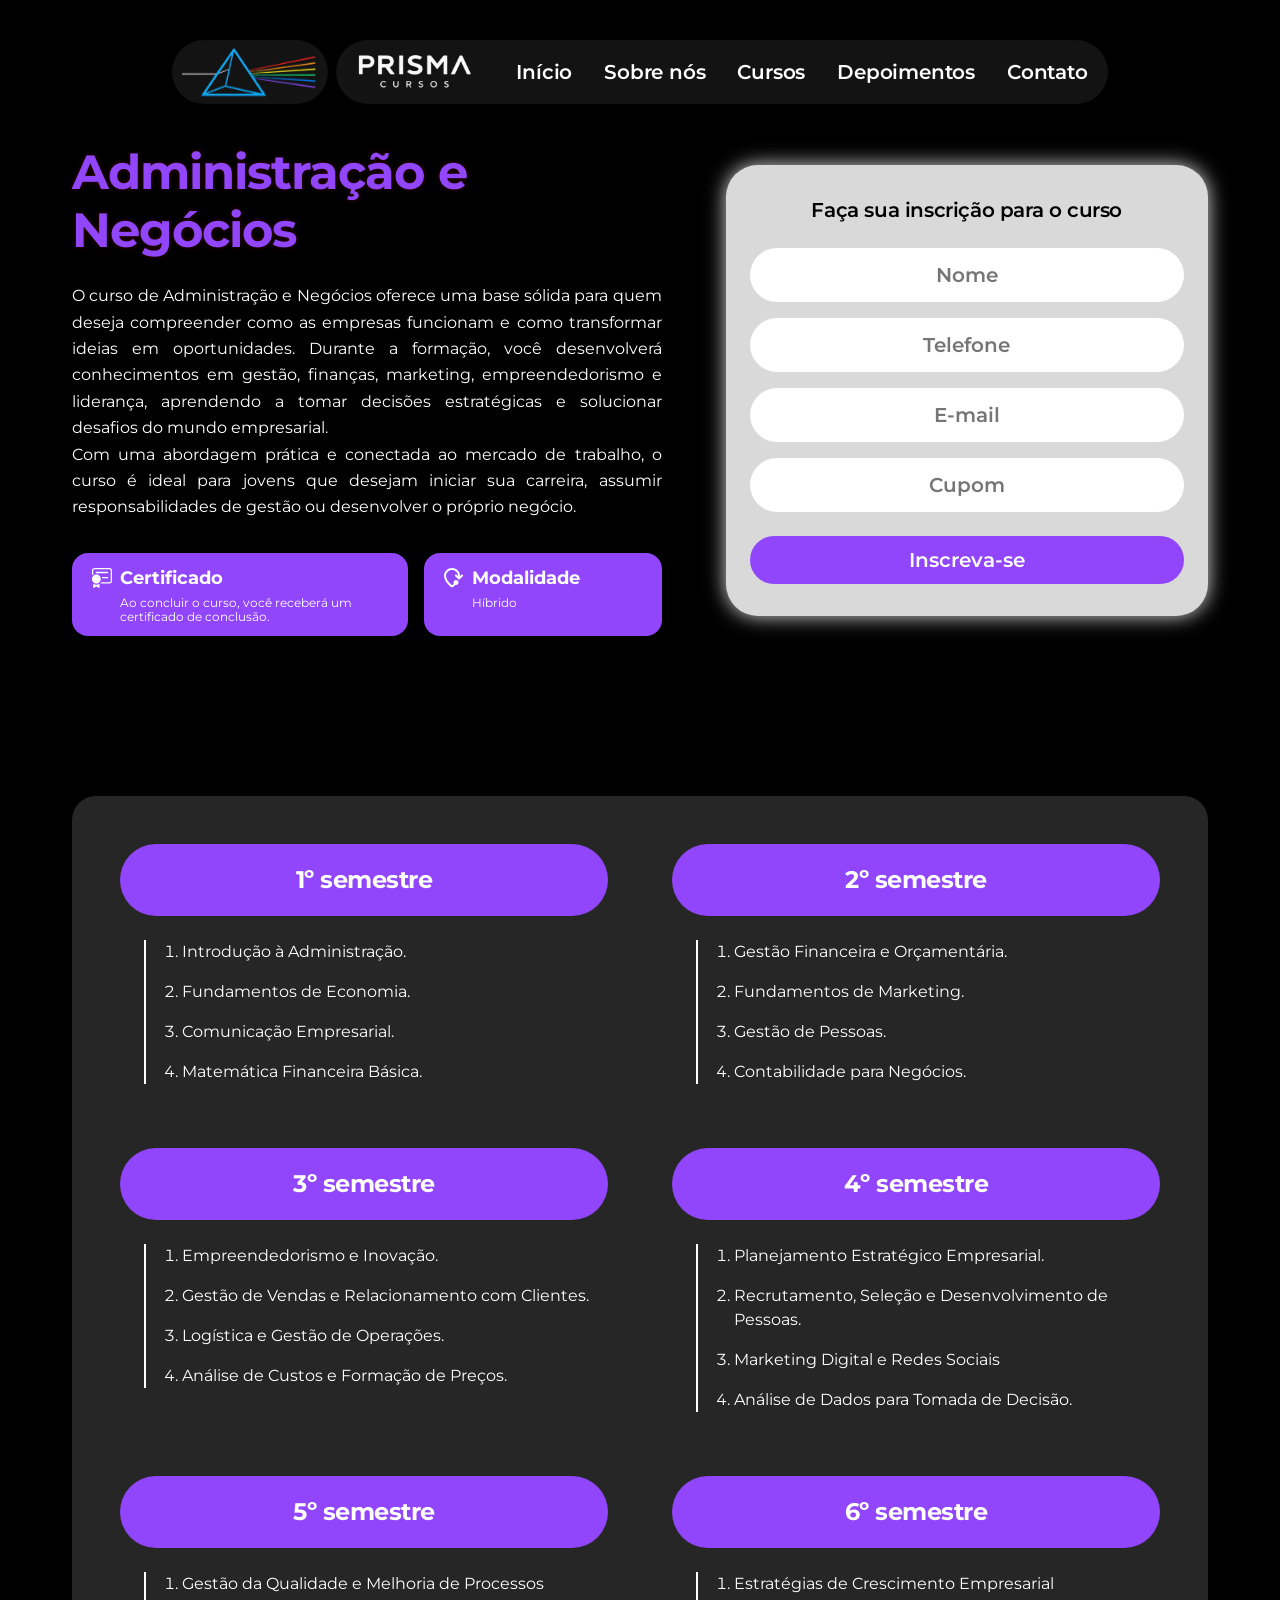
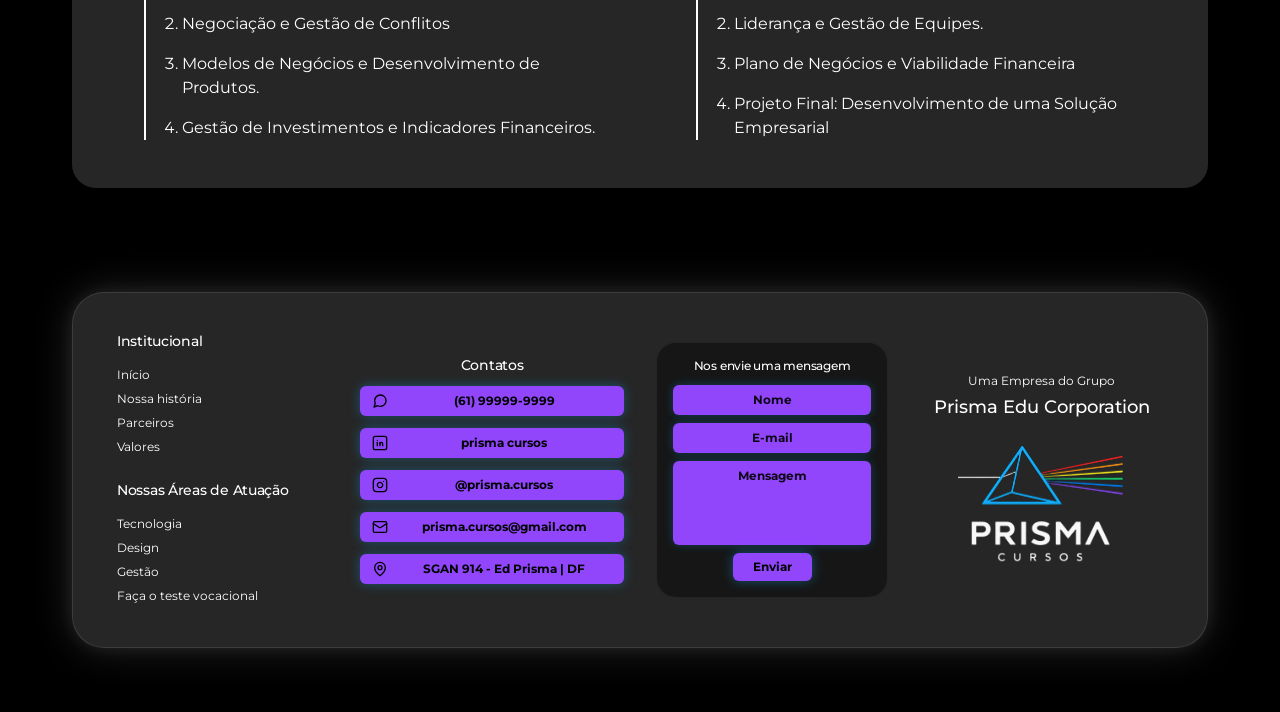
==== commit e57ccea7: "fix(footer): adapta cores tematicas para cada pagina de curso" ====
--- a/pages/curso-admin-negocios.html
+++ b/pages/curso-admin-negocios.html
@@ -16,14 +16,29 @@
     <link rel="stylesheet" href="../css/curso-detalhes.css">
     <link rel="stylesheet" href="../css/quem-somos.css" /> 
     <link rel="stylesheet" href="../css/footer.css" />
+    
     <style>
-    .footer__link,
-    .footer__formulario input,
-    .footer__formulario textarea,
-    .footer__formulario button {
-        background-color: var(--color-prism-purple) !important;
-        border-color: var(--color-prism-purple) !important;
-    }
+    .sobre-nos-footer__link:hover {
+            color: var(--color-prism-purple) !important;
+        }
+
+        .sobre-nos-footer__contact-badge {
+            background-color: var(--color-prism-purple) !important;
+        }
+
+        .sobre-nos-footer__contact-badge:hover {
+            box-shadow: 0 0 18px rgba(145, 70, 252, 0.6) !important;
+        }
+
+        .sobre-nos-footer__input,
+        .sobre-nos-footer__textarea,
+        .sobre-nos-footer__submit {
+            background-color: var(--color-prism-purple) !important;
+        }
+
+        .sobre-nos-footer__submit:hover {
+            box-shadow: 0 0 18px rgba(145, 70, 252, 0.7) !important;
+        }
 </style>
 </head>
 <body>
@@ -201,9 +216,9 @@
                         <h2 class="sobre-nos-footer__heading">Institucional</h2>
                         <ul class="sobre-nos-footer__list" role="list">
                             <li><a href="../index.html#inicio" class="sobre-nos-footer__link">Início</a></li>
-                            <li><a href="#sobre-nos-historia" class="sobre-nos-footer__link">Nossa história</a></li>
-                            <li><a href="#parceiros" class="sobre-nos-footer__link">Parceiros</a></li>
-                            <li><a href="#valores" class="sobre-nos-footer__link">Valores</a></li>
+                            <li><a href="sobre-nos.html#sobre-nos-historia" class="sobre-nos-footer__link">Nossa história</a></li>
+                            <li><a href="../index.html#inicio" class="sobre-nos-footer__link">Parceiros</a></li>
+                            <li><a href="sobre-nos.html#valores" class="sobre-nos-footer__link">Valores</a></li>
                         </ul>
                     </div>
 
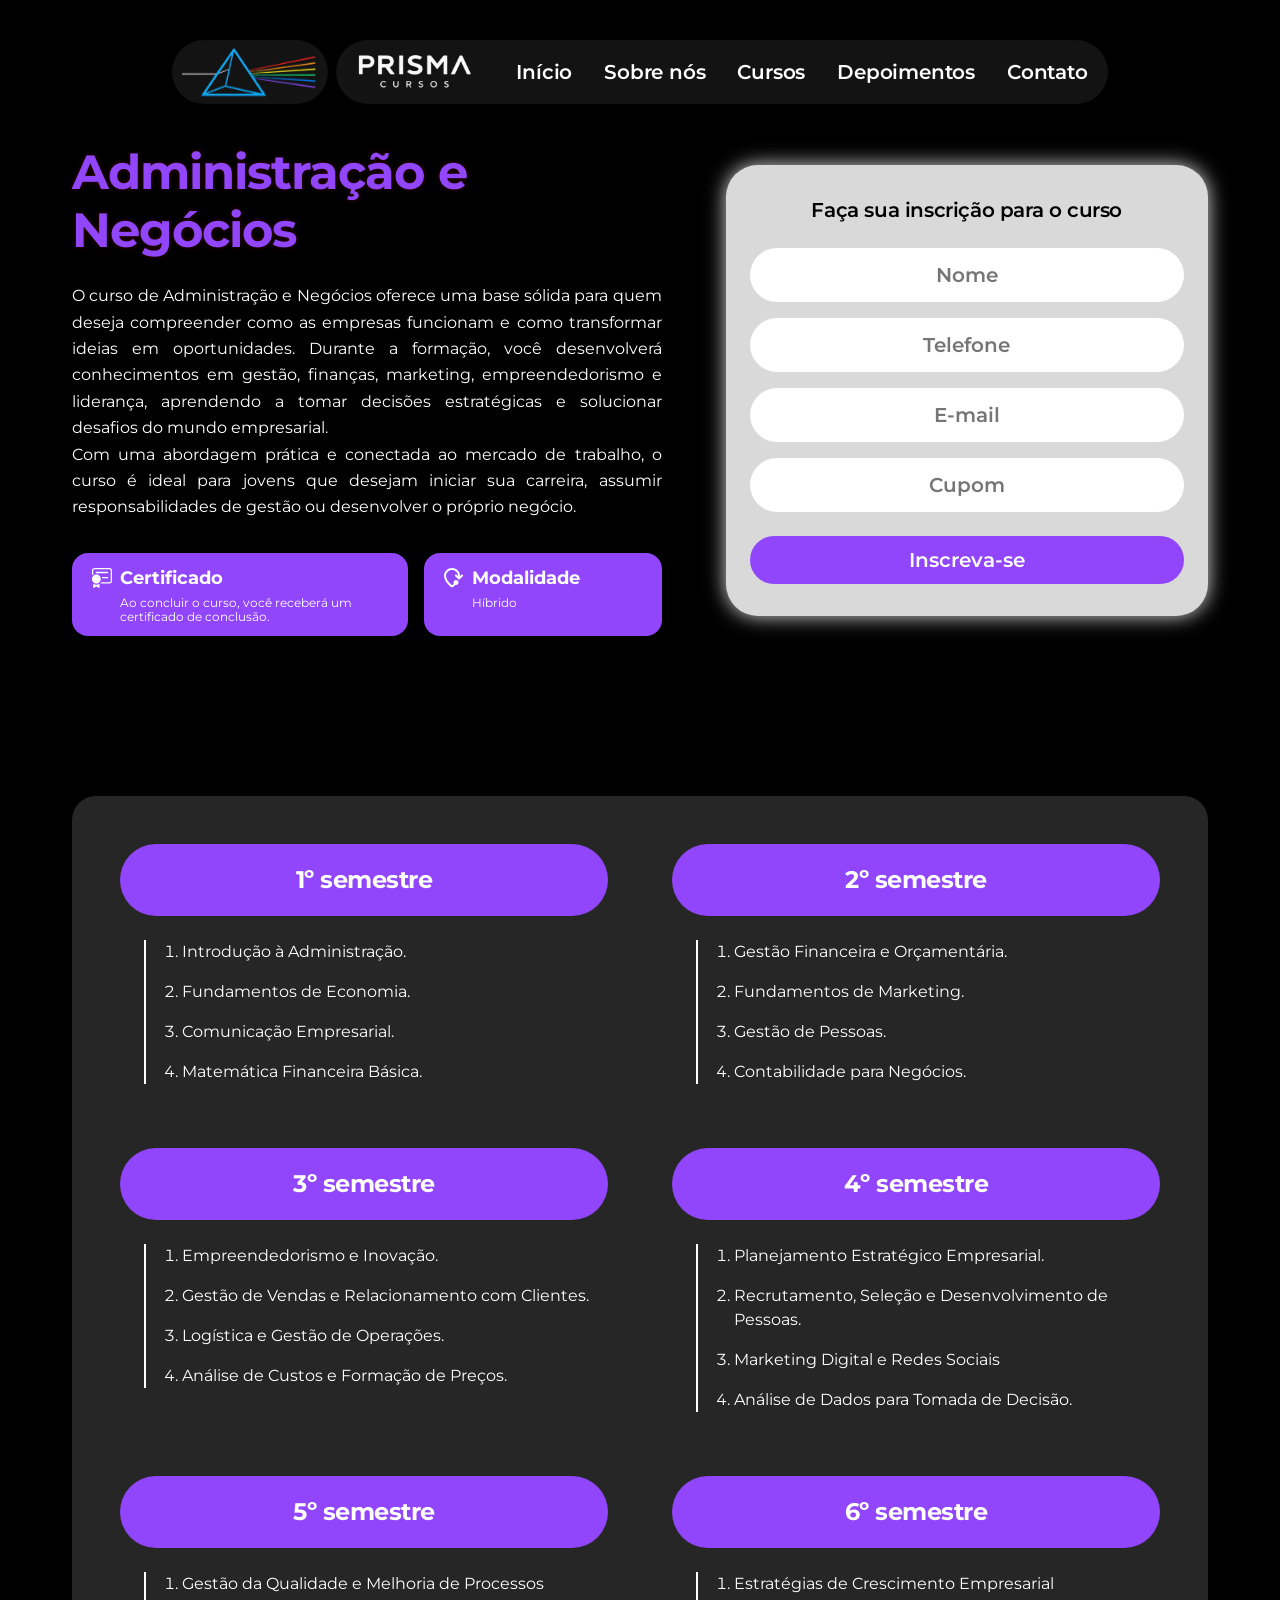
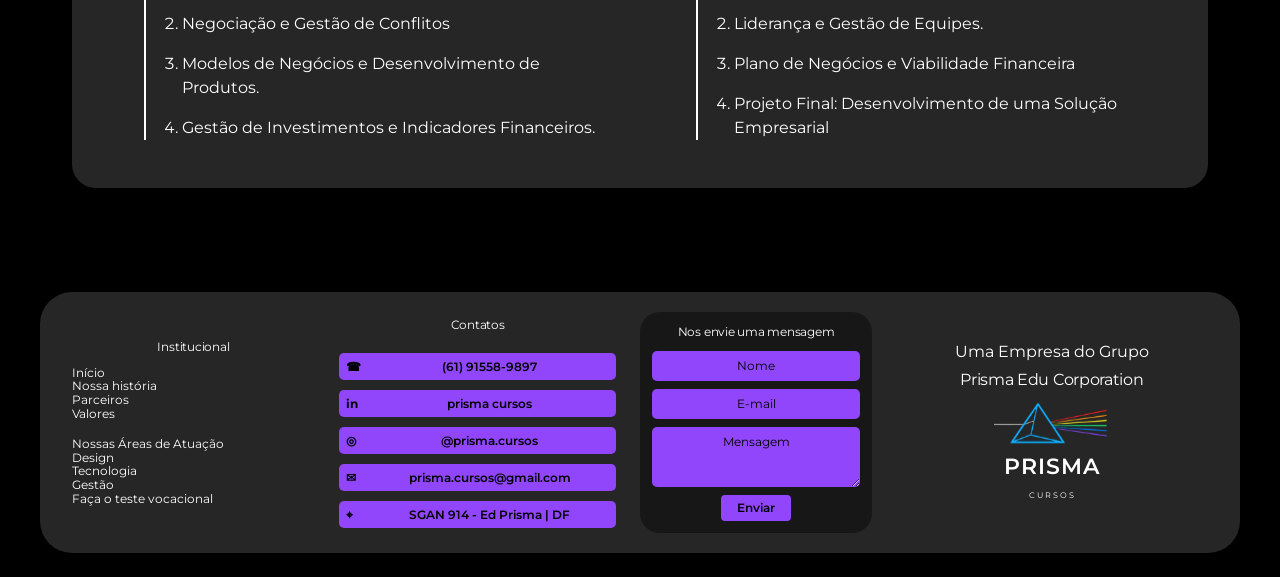
==== commit 6bd1e9f7: "fix: resolve conflito de merge no rodape do index.html" ====
--- a/pages/curso-admin-negocios.html
+++ b/pages/curso-admin-negocios.html
@@ -13,32 +13,16 @@
     <link rel="stylesheet" href="../css/components/buttons.css">
     <link rel="stylesheet" href="../css/navbar.css">
     <link rel="stylesheet" href="../css/components/navbar-mobile.css">
-    <link rel="stylesheet" href="../css/curso-detalhes.css">
-    <link rel="stylesheet" href="../css/quem-somos.css" /> 
+    <link rel="stylesheet" href="../css/curso-detalhes.css"> 
     <link rel="stylesheet" href="../css/footer.css" />
-    
     <style>
-    .sobre-nos-footer__link:hover {
-            color: var(--color-prism-purple) !important;
-        }
-
-        .sobre-nos-footer__contact-badge {
-            background-color: var(--color-prism-purple) !important;
-        }
-
-        .sobre-nos-footer__contact-badge:hover {
-            box-shadow: 0 0 18px rgba(145, 70, 252, 0.6) !important;
-        }
-
-        .sobre-nos-footer__input,
-        .sobre-nos-footer__textarea,
-        .sobre-nos-footer__submit {
-            background-color: var(--color-prism-purple) !important;
-        }
-
-        .sobre-nos-footer__submit:hover {
-            box-shadow: 0 0 18px rgba(145, 70, 252, 0.7) !important;
-        }
+    .footer__link,
+    .footer__formulario input,
+    .footer__formulario textarea,
+    .footer__formulario button {
+        background-color: var(--color-prism-purple) !important;
+        border-color: var(--color-prism-purple) !important;
+    }
 </style>
 </head>
 <body>
@@ -208,145 +192,106 @@
             </div>
         </section>
     </main>
-    <footer id="contato" class="sobre-nos-footer" aria-label="Rodapé e Contato Institucional">
-        <div class="container">
-            <div class="sobre-nos-footer__card">
-                <div class="sobre-nos-footer__nav-col">
-                    <div class="sobre-nos-footer__nav-group">
-                        <h2 class="sobre-nos-footer__heading">Institucional</h2>
-                        <ul class="sobre-nos-footer__list" role="list">
-                            <li><a href="../index.html#inicio" class="sobre-nos-footer__link">Início</a></li>
-                            <li><a href="sobre-nos.html#sobre-nos-historia" class="sobre-nos-footer__link">Nossa história</a></li>
-                            <li><a href="../index.html#inicio" class="sobre-nos-footer__link">Parceiros</a></li>
-                            <li><a href="sobre-nos.html#valores" class="sobre-nos-footer__link">Valores</a></li>
-                        </ul>
-                    </div>
-
-                     <div class="sobre-nos-footer__nav-group">
-                        <h2 class="sobre-nos-footer__heading">Nossas Áreas de Atuação</h2>
-                        <ul class="sobre-nos-footer__list" role="list">
-                            <li><a href="../pages/cursos.html#tecnologia" class="sobre-nos-footer__link">Tecnologia</a></li>
-                            <li><a href="../pages/cursos.html#design" class="sobre-nos-footer__link">Design</a></li>
-                            <li><a href="../pages/cursos.html#gestao" class="sobre-nos-footer__link">Gestão</a></li>
-                            <li><a href="../pages/teste-vocacional.html" class="sobre-nos-footer__link">Faça o teste vocacional</a></li>
-                        </ul>
-                    </div>
-                </div>
-
-                <div class="sobre-nos-footer__contacts-col">
-                    <h2 class="sobre-nos-footer__heading sobre-nos-footer__heading--center">Contatos</h2>
-                    <ul class="sobre-nos-footer__contacts-list" role="list">
-                        <li>
-                           <a href="https://wa.me/5561999999999" target="_blank" rel="noopener noreferrer" class="sobre-nos-footer__contact-badge">
-                                <svg class="sobre-nos-footer__contact-icon" viewBox="0 0 24 24" width="16" height="16" fill="none" stroke="currentColor" stroke-width="2" stroke-linecap="round" stroke-linejoin="round" aria-hidden="true">
-                                    <path d="M21 11.5a8.38 8.38 0 0 1-.9 3.8 8.5 8.5 0 0 1-7.6 4.7 8.38 8.38 0 0 1-3.8-.9L3 21l1.9-5.7a8.38 8.38 0 0 1-.9-3.8 8.5 8.5 0 0 1 4.7-7.6 8.38 8.38 0 0 1 3.8-.9h.5a8.48 8.48 0 0 1 8 8v.5z"></path>
-                                </svg>
-                                <span>(61) 99999-9999</span>
-                            </a>
-                        </li>
-                        <li>
-                            <a href="https://www.linkedin.com" target="_blank" rel="noopener noreferrer" class="sobre-nos-footer__contact-badge">
-                                <svg class="sobre-nos-footer__contact-icon" viewBox="0 0 24 24" width="16" height="16" fill="none" stroke="currentColor" stroke-width="2" stroke-linecap="round" stroke-linejoin="round" aria-hidden="true">
-                                    <rect x="2" y="2" width="20" height="20" rx="3" ry="3"></rect>
-                                    <line x1="8" y1="11" x2="8" y2="16"></line>
-                                    <line x1="8" y1="8" x2="8" y2="8.01"></line>
-                                    <path d="M12 16v-5"></path>
-                                    <path d="M16 16v-3a2 2 0 0 0-4 0"></path>
-                                </svg>
-                                <span>prisma cursos</span>
-                            </a>
-                        </li>
-                        <li>
-                            <a href="https://www.instagram.com" target="_blank" rel="noopener noreferrer" class="sobre-nos-footer__contact-badge">
-                                <svg class="sobre-nos-footer__contact-icon" viewBox="0 0 24 24" width="16" height="16" fill="none" stroke="currentColor" stroke-width="2" stroke-linecap="round" stroke-linejoin="round" aria-hidden="true">
-                                    <rect x="2" y="2" width="20" height="20" rx="5" ry="5"></rect>
-                                    <path d="M16 11.37A4 4 0 1 1 12.63 8 4 4 0 0 1 16 11.37z"></path>
-                                    <line x1="17.5" y1="6.5" x2="17.51" y2="6.5"></line>
-                                </svg>
-                                <span>@prisma.cursos</span>
-                            </a>
-                        </li>
-                        <li>
-                            <a href="mailto:prisma.cursos@gmail.com" class="sobre-nos-footer__contact-badge">
-                                <svg class="sobre-nos-footer__contact-icon" viewBox="0 0 24 24" width="16" height="16" fill="none" stroke="currentColor" stroke-width="2" stroke-linecap="round" stroke-linejoin="round" aria-hidden="true">
-                                    <rect x="2" y="4" width="20" height="16" rx="2"></rect>
-                                    <path d="m22 7-8.97 5.7a1.94 1.94 0 0 1-2.06 0L2 7"></path>
-                                </svg>
-                                <span>prisma.cursos@gmail.com</span>
-                            </a>
-                        </li>
-                        <li>
-                            <a href="#contato" class="sobre-nos-footer__contact-badge">
-                                <svg class="sobre-nos-footer__contact-icon" viewBox="0 0 24 24" width="16" height="16" fill="none" stroke="currentColor" stroke-width="2" stroke-linecap="round" stroke-linejoin="round" aria-hidden="true">
-                                    <path d="M20 10c0 6-8 12-8 12s-8-6-8-12a8 8 0 0 1 16 0Z"></path>
-                                    <circle cx="12" cy="10" r="3"></circle>
-                                </svg>
-                                <span>SGAN 914 - Ed Prisma | DF</span>
-                            </a>
-                        </li>
-                    </ul>
-                </div>
-
-                <div class="sobre-nos-footer__form-col">
-                    <div class="sobre-nos-footer__form-box">
-                        <h2 class="sobre-nos-footer__form-title">Nos envie uma mensagem</h2>
-                        <form id="form-rodape" class="sobre-nos-footer__form" action="#contato" method="get">
-                            <input
-                                type="text"
-                                name="nome"
-                                class="sobre-nos-footer__input"
-                                placeholder="Nome"
-                                aria-label="Nome"
-                                required
-                            >
-                            <input
-                                type="email"
-                                name="email"
-                                class="sobre-nos-footer__input"
-                                placeholder="E-mail"
-                                aria-label="E-mail"
-                                required
-                            >
-                            <textarea
-                                name="mensagem"
-                                class="sobre-nos-footer__textarea"
-                                placeholder="Mensagem"
-                                aria-label="Mensagem"
-                                rows="4"
-                                required
-                            ></textarea>
-                            <button id="btn-rodape" type="submit" class="sobre-nos-footer__submit">Enviar</button>
-                        </form>
-                    </div>
-                </div>
-
-                <div class="sobre-nos-footer__brand-col">
-                    <div class="sobre-nos-footer__corp">
-                        <p class="sobre-nos-footer__corp-label">Uma Empresa do Grupo</p>
-                        <p class="sobre-nos-footer__corp-name">Prisma Edu Corporation</p>
-                    </div>
-                    <a href="../index.html#inicio" class="sobre-nos-footer__brand-logo" aria-label="Prisma Cursos - Voltar ao início">
-                        <img
-                            src="../assets/images/logo-prisma-simbolo.svg"
-                            alt=""
-                            width="168"
-                            height="64"
-                            class="sobre-nos-footer__brand-symbol"
-                        >
-                        <img
-                            src="../assets/images/logo-prisma-texto.svg"
-                            alt="Prisma Cursos"
-                            width="148"
-                            height="54"
-                            class="sobre-nos-footer__brand-text"
-                        >
-                    </a>
-                </div>
-            </div>
-        </div>
+    <footer class="footer" id="contato">
+           <!-- Coluna 1: Institucional -->
+    <div class="footer__institucional">
+        <h3>Institucional</h3>
+
+        <nav aria-label="Institucional">
+            <!-- Por enquanto, textos sem links para evitar destinos inexistentes. -->
+            <span>Início</span>
+            <span>Nossa história</span>
+            <span>Parceiros</span>
+            <span>Valores</span>
+
+            <div class="footer__espaco"></div>
+
+            <span>Nossas Áreas de Atuação</span>
+            <span>Design</span>
+            <span>Tecnologia</span>
+            <span>Gestão</span>
+            <span>Faça o teste vocacional</span>
+        </nav>
+    </div>
+
+    <!-- Coluna 2: Contatos -->
+    <div class="footer__contatos">
+        <h3>Contatos</h3>
+
+        <div class="footer__link">
+            <span aria-hidden="true">☎</span>
+            <strong>(61) 91558-9897</strong>
+        </div>
+
+        <div class="footer__link">
+            <span aria-hidden="true">in</span>
+            <strong>prisma cursos</strong>
+        </div>
+
+        <div class="footer__link">
+            <span aria-hidden="true">◎</span>
+            <strong>@prisma.cursos</strong>
+        </div>
+
+        <div class="footer__link">
+            <span aria-hidden="true">✉</span>
+            <strong>prisma.cursos@gmail.com</strong>
+        </div>
+
+        <div class="footer__link">
+            <span aria-hidden="true">⌖</span>
+            <strong>SGAN 914 - Ed Prisma | DF</strong>
+        </div>
+    </div>
+
+    <!-- Coluna 3: Formulário visual -->
+    <div class="footer__formulario">
+        <h3>Nos envie uma mensagem</h3>
+
+        <form>
+            <input
+                type="text"
+                name="nome"
+                placeholder="Nome"
+                aria-label="Nome"
+                required
+            >
+
+            <input
+                type="email"
+                name="email"
+                placeholder="E-mail"
+                aria-label="E-mail"
+                required
+            >
+
+            <textarea
+                name="mensagem"
+                placeholder="Mensagem"
+                aria-label="Mensagem"
+                required
+            ></textarea>
+
+            <button type="submit">Enviar</button>
+        </form>
+    </div>
+
+    <!-- Coluna 4: Marca -->
+    <div class="footer__marca">
+        <p>Uma Empresa do Grupo</p>
+        <h3>Prisma Edu Corporation</h3>
+
+        <img
+            src="../assets/images/logo-prisma-simbolo.svg"
+            alt="Símbolo da Prisma Cursos"
+            class="footer__logo"
+        >
+
+        <p class="footer__nome-marca">PRISMA</p>
+        <p class="footer__submarca">C U R S O S</p>
+    </div>
     </footer>
     <script src="../js/navbar-mobile.js"></script>
-    <script src="../js/footer.js"></script>
     <script src="../js/curso-form.js" defer></script>
 </body>
 </html>
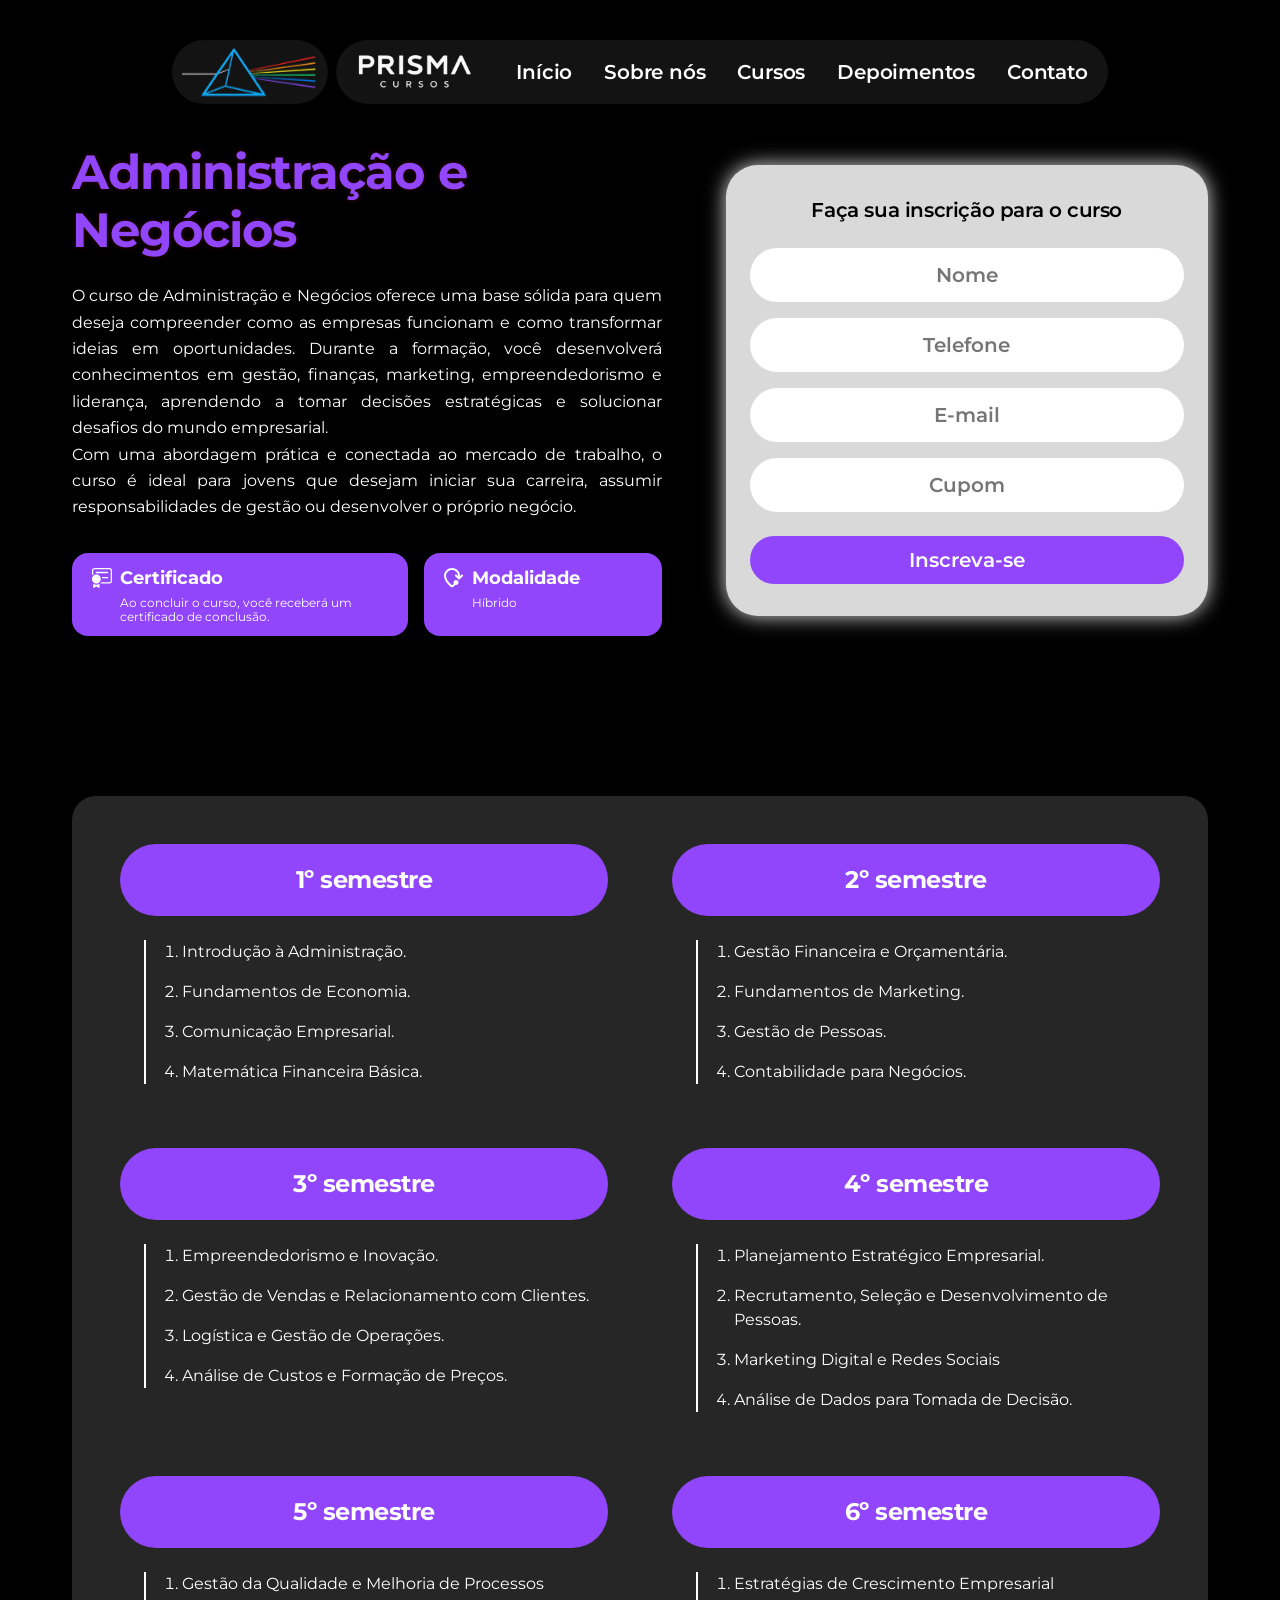
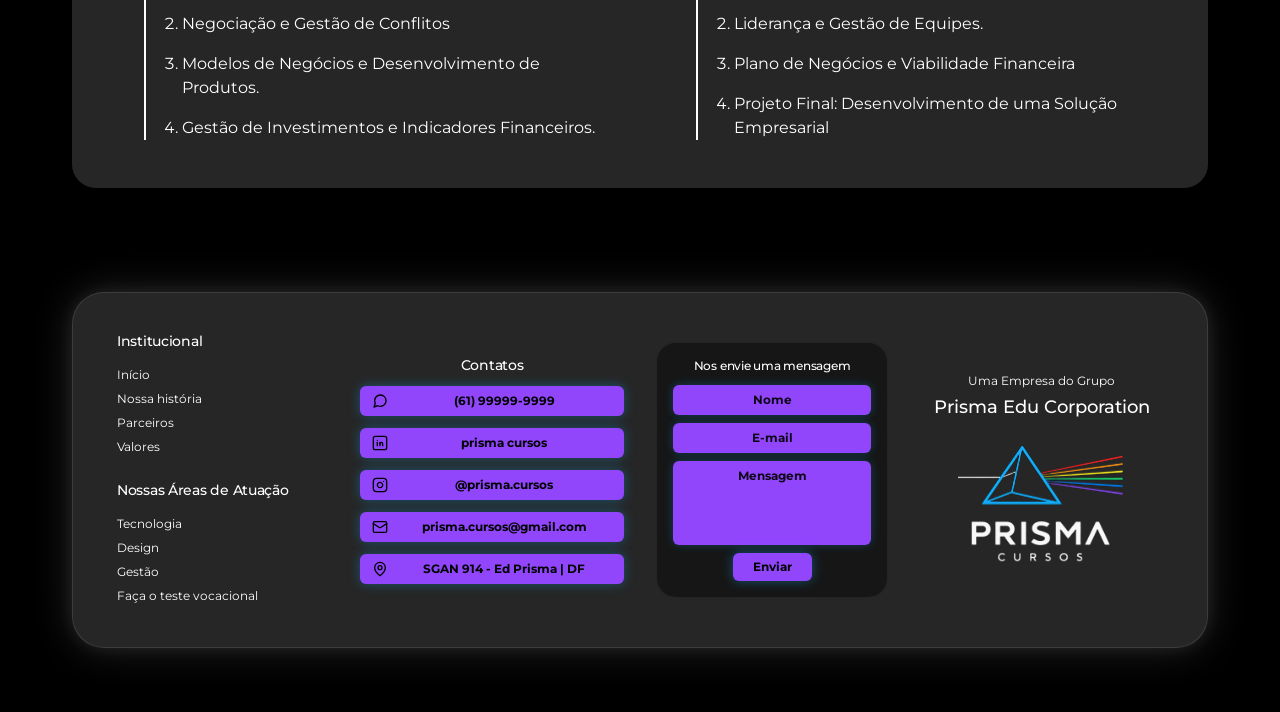
==== commit 48367b53: "fix(layout): ajusta todos os rodapes e margens das paginas (#35) * fix(layout): ajusta todos os roda" ====
--- a/pages/curso-admin-negocios.html
+++ b/pages/curso-admin-negocios.html
@@ -13,16 +13,32 @@
     <link rel="stylesheet" href="../css/components/buttons.css">
     <link rel="stylesheet" href="../css/navbar.css">
     <link rel="stylesheet" href="../css/components/navbar-mobile.css">
-    <link rel="stylesheet" href="../css/curso-detalhes.css"> 
+    <link rel="stylesheet" href="../css/curso-detalhes.css">
+    <link rel="stylesheet" href="../css/quem-somos.css" /> 
     <link rel="stylesheet" href="../css/footer.css" />
+    
     <style>
-    .footer__link,
-    .footer__formulario input,
-    .footer__formulario textarea,
-    .footer__formulario button {
-        background-color: var(--color-prism-purple) !important;
-        border-color: var(--color-prism-purple) !important;
-    }
+    .sobre-nos-footer__link:hover {
+            color: var(--color-prism-purple) !important;
+        }
+
+        .sobre-nos-footer__contact-badge {
+            background-color: var(--color-prism-purple) !important;
+        }
+
+        .sobre-nos-footer__contact-badge:hover {
+            box-shadow: 0 0 18px rgba(145, 70, 252, 0.6) !important;
+        }
+
+        .sobre-nos-footer__input,
+        .sobre-nos-footer__textarea,
+        .sobre-nos-footer__submit {
+            background-color: var(--color-prism-purple) !important;
+        }
+
+        .sobre-nos-footer__submit:hover {
+            box-shadow: 0 0 18px rgba(145, 70, 252, 0.7) !important;
+        }
 </style>
 </head>
 <body>
@@ -192,106 +208,145 @@
             </div>
         </section>
     </main>
-    <footer class="footer" id="contato">
-           <!-- Coluna 1: Institucional -->
-    <div class="footer__institucional">
-        <h3>Institucional</h3>
-
-        <nav aria-label="Institucional">
-            <!-- Por enquanto, textos sem links para evitar destinos inexistentes. -->
-            <span>Início</span>
-            <span>Nossa história</span>
-            <span>Parceiros</span>
-            <span>Valores</span>
-
-            <div class="footer__espaco"></div>
-
-            <span>Nossas Áreas de Atuação</span>
-            <span>Design</span>
-            <span>Tecnologia</span>
-            <span>Gestão</span>
-            <span>Faça o teste vocacional</span>
-        </nav>
-    </div>
-
-    <!-- Coluna 2: Contatos -->
-    <div class="footer__contatos">
-        <h3>Contatos</h3>
-
-        <div class="footer__link">
-            <span aria-hidden="true">☎</span>
-            <strong>(61) 91558-9897</strong>
+    <footer id="contato" class="sobre-nos-footer" aria-label="Rodapé e Contato Institucional">
+        <div class="container">
+            <div class="sobre-nos-footer__card">
+                <div class="sobre-nos-footer__nav-col">
+                    <div class="sobre-nos-footer__nav-group">
+                        <h2 class="sobre-nos-footer__heading">Institucional</h2>
+                        <ul class="sobre-nos-footer__list" role="list">
+                            <li><a href="../index.html#inicio" class="sobre-nos-footer__link">Início</a></li>
+                            <li><a href="sobre-nos.html#sobre-nos-historia" class="sobre-nos-footer__link">Nossa história</a></li>
+                            <li><a href="../index.html#inicio" class="sobre-nos-footer__link">Parceiros</a></li>
+                            <li><a href="sobre-nos.html#valores" class="sobre-nos-footer__link">Valores</a></li>
+                        </ul>
+                    </div>
+
+                     <div class="sobre-nos-footer__nav-group">
+                        <h2 class="sobre-nos-footer__heading">Nossas Áreas de Atuação</h2>
+                        <ul class="sobre-nos-footer__list" role="list">
+                            <li><a href="../pages/cursos.html#tecnologia" class="sobre-nos-footer__link">Tecnologia</a></li>
+                            <li><a href="../pages/cursos.html#design" class="sobre-nos-footer__link">Design</a></li>
+                            <li><a href="../pages/cursos.html#gestao" class="sobre-nos-footer__link">Gestão</a></li>
+                            <li><a href="../pages/teste-vocacional.html" class="sobre-nos-footer__link">Faça o teste vocacional</a></li>
+                        </ul>
+                    </div>
+                </div>
+
+                <div class="sobre-nos-footer__contacts-col">
+                    <h2 class="sobre-nos-footer__heading sobre-nos-footer__heading--center">Contatos</h2>
+                    <ul class="sobre-nos-footer__contacts-list" role="list">
+                        <li>
+                           <a href="https://wa.me/5561999999999" target="_blank" rel="noopener noreferrer" class="sobre-nos-footer__contact-badge">
+                                <svg class="sobre-nos-footer__contact-icon" viewBox="0 0 24 24" width="16" height="16" fill="none" stroke="currentColor" stroke-width="2" stroke-linecap="round" stroke-linejoin="round" aria-hidden="true">
+                                    <path d="M21 11.5a8.38 8.38 0 0 1-.9 3.8 8.5 8.5 0 0 1-7.6 4.7 8.38 8.38 0 0 1-3.8-.9L3 21l1.9-5.7a8.38 8.38 0 0 1-.9-3.8 8.5 8.5 0 0 1 4.7-7.6 8.38 8.38 0 0 1 3.8-.9h.5a8.48 8.48 0 0 1 8 8v.5z"></path>
+                                </svg>
+                                <span>(61) 99999-9999</span>
+                            </a>
+                        </li>
+                        <li>
+                            <a href="https://www.linkedin.com" target="_blank" rel="noopener noreferrer" class="sobre-nos-footer__contact-badge">
+                                <svg class="sobre-nos-footer__contact-icon" viewBox="0 0 24 24" width="16" height="16" fill="none" stroke="currentColor" stroke-width="2" stroke-linecap="round" stroke-linejoin="round" aria-hidden="true">
+                                    <rect x="2" y="2" width="20" height="20" rx="3" ry="3"></rect>
+                                    <line x1="8" y1="11" x2="8" y2="16"></line>
+                                    <line x1="8" y1="8" x2="8" y2="8.01"></line>
+                                    <path d="M12 16v-5"></path>
+                                    <path d="M16 16v-3a2 2 0 0 0-4 0"></path>
+                                </svg>
+                                <span>prisma cursos</span>
+                            </a>
+                        </li>
+                        <li>
+                            <a href="https://www.instagram.com" target="_blank" rel="noopener noreferrer" class="sobre-nos-footer__contact-badge">
+                                <svg class="sobre-nos-footer__contact-icon" viewBox="0 0 24 24" width="16" height="16" fill="none" stroke="currentColor" stroke-width="2" stroke-linecap="round" stroke-linejoin="round" aria-hidden="true">
+                                    <rect x="2" y="2" width="20" height="20" rx="5" ry="5"></rect>
+                                    <path d="M16 11.37A4 4 0 1 1 12.63 8 4 4 0 0 1 16 11.37z"></path>
+                                    <line x1="17.5" y1="6.5" x2="17.51" y2="6.5"></line>
+                                </svg>
+                                <span>@prisma.cursos</span>
+                            </a>
+                        </li>
+                        <li>
+                            <a href="mailto:prisma.cursos@gmail.com" class="sobre-nos-footer__contact-badge">
+                                <svg class="sobre-nos-footer__contact-icon" viewBox="0 0 24 24" width="16" height="16" fill="none" stroke="currentColor" stroke-width="2" stroke-linecap="round" stroke-linejoin="round" aria-hidden="true">
+                                    <rect x="2" y="4" width="20" height="16" rx="2"></rect>
+                                    <path d="m22 7-8.97 5.7a1.94 1.94 0 0 1-2.06 0L2 7"></path>
+                                </svg>
+                                <span>prisma.cursos@gmail.com</span>
+                            </a>
+                        </li>
+                        <li>
+                            <a href="#contato" class="sobre-nos-footer__contact-badge">
+                                <svg class="sobre-nos-footer__contact-icon" viewBox="0 0 24 24" width="16" height="16" fill="none" stroke="currentColor" stroke-width="2" stroke-linecap="round" stroke-linejoin="round" aria-hidden="true">
+                                    <path d="M20 10c0 6-8 12-8 12s-8-6-8-12a8 8 0 0 1 16 0Z"></path>
+                                    <circle cx="12" cy="10" r="3"></circle>
+                                </svg>
+                                <span>SGAN 914 - Ed Prisma | DF</span>
+                            </a>
+                        </li>
+                    </ul>
+                </div>
+
+                <div class="sobre-nos-footer__form-col">
+                    <div class="sobre-nos-footer__form-box">
+                        <h2 class="sobre-nos-footer__form-title">Nos envie uma mensagem</h2>
+                        <form id="form-rodape" class="sobre-nos-footer__form" action="#contato" method="get">
+                            <input
+                                type="text"
+                                name="nome"
+                                class="sobre-nos-footer__input"
+                                placeholder="Nome"
+                                aria-label="Nome"
+                                required
+                            >
+                            <input
+                                type="email"
+                                name="email"
+                                class="sobre-nos-footer__input"
+                                placeholder="E-mail"
+                                aria-label="E-mail"
+                                required
+                            >
+                            <textarea
+                                name="mensagem"
+                                class="sobre-nos-footer__textarea"
+                                placeholder="Mensagem"
+                                aria-label="Mensagem"
+                                rows="4"
+                                required
+                            ></textarea>
+                            <button id="btn-rodape" type="submit" class="sobre-nos-footer__submit">Enviar</button>
+                        </form>
+                    </div>
+                </div>
+
+                <div class="sobre-nos-footer__brand-col">
+                    <div class="sobre-nos-footer__corp">
+                        <p class="sobre-nos-footer__corp-label">Uma Empresa do Grupo</p>
+                        <p class="sobre-nos-footer__corp-name">Prisma Edu Corporation</p>
+                    </div>
+                    <a href="../index.html#inicio" class="sobre-nos-footer__brand-logo" aria-label="Prisma Cursos - Voltar ao início">
+                        <img
+                            src="../assets/images/logo-prisma-simbolo.svg"
+                            alt=""
+                            width="168"
+                            height="64"
+                            class="sobre-nos-footer__brand-symbol"
+                        >
+                        <img
+                            src="../assets/images/logo-prisma-texto.svg"
+                            alt="Prisma Cursos"
+                            width="148"
+                            height="54"
+                            class="sobre-nos-footer__brand-text"
+                        >
+                    </a>
+                </div>
+            </div>
         </div>
-
-        <div class="footer__link">
-            <span aria-hidden="true">in</span>
-            <strong>prisma cursos</strong>
-        </div>
-
-        <div class="footer__link">
-            <span aria-hidden="true">◎</span>
-            <strong>@prisma.cursos</strong>
-        </div>
-
-        <div class="footer__link">
-            <span aria-hidden="true">✉</span>
-            <strong>prisma.cursos@gmail.com</strong>
-        </div>
-
-        <div class="footer__link">
-            <span aria-hidden="true">⌖</span>
-            <strong>SGAN 914 - Ed Prisma | DF</strong>
-        </div>
-    </div>
-
-    <!-- Coluna 3: Formulário visual -->
-    <div class="footer__formulario">
-        <h3>Nos envie uma mensagem</h3>
-
-        <form>
-            <input
-                type="text"
-                name="nome"
-                placeholder="Nome"
-                aria-label="Nome"
-                required
-            >
-
-            <input
-                type="email"
-                name="email"
-                placeholder="E-mail"
-                aria-label="E-mail"
-                required
-            >
-
-            <textarea
-                name="mensagem"
-                placeholder="Mensagem"
-                aria-label="Mensagem"
-                required
-            ></textarea>
-
-            <button type="submit">Enviar</button>
-        </form>
-    </div>
-
-    <!-- Coluna 4: Marca -->
-    <div class="footer__marca">
-        <p>Uma Empresa do Grupo</p>
-        <h3>Prisma Edu Corporation</h3>
-
-        <img
-            src="../assets/images/logo-prisma-simbolo.svg"
-            alt="Símbolo da Prisma Cursos"
-            class="footer__logo"
-        >
-
-        <p class="footer__nome-marca">PRISMA</p>
-        <p class="footer__submarca">C U R S O S</p>
-    </div>
     </footer>
     <script src="../js/navbar-mobile.js"></script>
+    <script src="../js/footer.js"></script>
     <script src="../js/curso-form.js" defer></script>
 </body>
 </html>
--- a/css/quem-somos.css
+++ b/css/quem-somos.css
@@ -0,0 +1,651 @@
+/* ==========================================================================
+   PRISMA CURSOS — SEÇÃO INSTITUCIONAL E PÁGINA SOBRE NÓS (css/quem-somos.css)
+   Referência: Protótipo de Alta Fidelidade no Figma (Grupo 3) — Issue #6
+   Requisitos: RF04, RNF01, RNF02, RNF04, RNF05, RNF06, RNF07
+   ========================================================================== */
+
+/* --------------------------------------------------------------------------
+   0. REALCES DE BRILHO (GLOW) FIÉIS AO PROTÓTIPO DO FIGMA
+   -------------------------------------------------------------------------- */
+.btn--primary {
+    border: 1.5px solid rgba(255, 255, 255, 0.48);
+    box-shadow:
+        0 0 18px rgba(19, 174, 249, 0.78),
+        0 0 36px rgba(19, 174, 249, 0.42),
+        inset 0 0 8px rgba(255, 255, 255, 0.48);
+}
+
+.btn--primary:hover:not(:disabled):not([aria-disabled="true"]) {
+    border-color: rgba(255, 255, 255, 0.72);
+    box-shadow:
+        0 0 24px rgba(19, 174, 249, 0.95),
+        0 0 48px rgba(19, 174, 249, 0.65),
+        inset 0 0 10px rgba(255, 255, 255, 0.65);
+    transform: translateY(-2px);
+}
+
+.hero__title {
+    text-shadow: 0 0 22px rgba(19, 174, 249, 0.38);
+}
+
+.hero__image {
+    filter: drop-shadow(0 0 24px rgba(19, 174, 249, 0.22));
+}
+
+.hero__partners-bar {
+    box-shadow:
+        0 8px 32px rgba(255, 255, 255, 0.12),
+        0 0 20px rgba(255, 255, 255, 0.06);
+}
+
+/* --------------------------------------------------------------------------
+   1. SEÇÃO "POR QUE NOS ESCOLHER?" NA HOME (index.html #sobre-nos)
+   -------------------------------------------------------------------------- */
+.quem-somos {
+    position: relative;
+    padding-block: var(--section-spacing-y);
+    background-color: var(--color-background);
+    background-image: radial-gradient(
+        ellipse 42% 36% at 14% 38%,
+        rgba(5, 44, 63, 0.88) 0%,
+        rgba(3, 31, 44, 0.42) 48%,
+        rgba(0, 0, 0, 0) 92%
+    );
+}
+
+.quem-somos__container {
+    display: flex;
+    flex-direction: column;
+    gap: var(--space-16);
+}
+
+.quem-somos__differentials {
+    display: grid;
+    grid-template-columns: 1fr;
+    align-items: center;
+    gap: var(--space-8);
+}
+
+/* Ilustração com cartões translúcidos e esferas luminosas */
+.quem-somos__media {
+    display: flex;
+    align-items: center;
+    justify-content: center;
+    width: 100%;
+    max-width: 28rem;
+    margin-inline: auto;
+}
+
+.quem-somos__image {
+    width: 100%;
+    height: auto;
+    aspect-ratio: 1 / 1;
+    object-fit: contain;
+    display: block;
+    filter: drop-shadow(0 0 28px rgba(19, 174, 249, 0.28));
+}
+
+/* Coluna de conteúdo (Título + 3 Cards Escuros + CTA com brilho) */
+.quem-somos__content {
+    display: flex;
+    flex-direction: column;
+    gap: var(--space-6);
+    width: 100%;
+    max-width: 31rem;
+    margin-inline: auto;
+}
+
+.quem-somos__title {
+    font-size: clamp(1.875rem, 1.45rem + 1.6vw, 2.625rem);
+    font-weight: var(--font-weight-bold);
+    line-height: var(--line-height-tight);
+    color: var(--color-primary);
+    letter-spacing: var(--letter-spacing-tight);
+    text-align: center;
+    text-shadow: 0 0 22px rgba(19, 174, 249, 0.42);
+}
+
+.quem-somos__pillars {
+    display: flex;
+    flex-direction: column;
+    gap: var(--space-4);
+    list-style: none;
+    margin: 0;
+    padding: 0;
+}
+
+.quem-somos__pillar {
+    display: flex;
+    flex-direction: column;
+    gap: var(--space-1);
+    padding: 1.125rem 1.5rem;
+    background-color: #1B1B1B;
+    color: var(--color-white);
+    border-radius: 1.25rem;
+    border: 1px solid rgba(255, 255, 255, 0.06);
+    box-shadow:
+        0 0 24px rgba(255, 255, 255, 0.05),
+        0 6px 18px rgba(0, 0, 0, 0.65);
+    text-align: left;
+    transition:
+        transform var(--transition-fast),
+        border-color var(--transition-fast),
+        box-shadow var(--transition-fast);
+}
+
+.quem-somos__pillar:hover {
+    transform: translateY(-2px);
+    border-color: rgba(19, 174, 249, 0.35);
+    box-shadow:
+        0 0 26px rgba(19, 174, 249, 0.16),
+        0 8px 22px rgba(0, 0, 0, 0.7);
+}
+
+.quem-somos__pillar-title {
+    font-size: var(--font-size-lg);
+    font-weight: var(--font-weight-regular);
+    line-height: var(--line-height-snug);
+    color: #CCCCCC;
+    margin: 0;
+}
+
+.quem-somos__pillar-text {
+    font-size: var(--font-size-sm);
+    font-weight: var(--font-weight-regular);
+    line-height: 1.45;
+    color: #B8B8B8;
+    margin: 0;
+}
+
+.quem-somos__actions {
+    display: flex;
+    justify-content: center;
+    margin-top: var(--space-3);
+}
+
+.quem-somos__cta {
+    min-width: 14.5rem;
+    font-weight: var(--font-weight-medium);
+}
+
+/* Bloco "Nosso valores" com borda neon ciano e brilho intenso */
+.quem-somos__values {
+    display: flex;
+    flex-direction: column;
+    align-items: center;
+    gap: var(--space-8);
+}
+
+.quem-somos__values-title {
+    font-size: clamp(1.5rem, 1.25rem + 1vw, 2rem);
+    font-weight: var(--font-weight-semibold);
+    line-height: var(--line-height-tight);
+    color: var(--color-primary);
+    text-align: center;
+    text-shadow: 0 0 18px rgba(19, 174, 249, 0.4);
+    margin: 0;
+}
+
+.quem-somos__values-list {
+    display: grid;
+    grid-template-columns: 1fr;
+    gap: var(--space-5);
+    width: 100%;
+    max-width: 58rem;
+    list-style: none;
+    margin: 0;
+    padding: 0;
+}
+
+.quem-somos__value-item {
+    display: flex;
+    align-items: center;
+    justify-content: center;
+    padding: 1.75rem 2rem;
+    background-color: var(--color-black);
+    color: var(--color-white);
+    border: 2px solid var(--color-primary);
+    border-radius: 1.375rem;
+    font-size: var(--font-size-lg);
+    font-weight: var(--font-weight-medium);
+    text-align: center;
+    box-shadow:
+        0 0 18px rgba(19, 174, 249, 0.78),
+        0 0 36px rgba(19, 174, 249, 0.38),
+        inset 0 0 12px rgba(19, 174, 249, 0.22);
+    transition:
+        transform var(--transition-fast),
+        box-shadow var(--transition-fast);
+}
+
+.quem-somos__value-item:hover {
+    transform: translateY(-3px);
+    box-shadow:
+        0 0 24px rgba(19, 174, 249, 0.95),
+        0 0 48px rgba(19, 174, 249, 0.55),
+        inset 0 0 16px rgba(19, 174, 249, 0.32);
+}
+
+/* --------------------------------------------------------------------------
+   2. PÁGINA DEDICADA "SOBRE NÓS" (pages/sobre-nos.html)
+   -------------------------------------------------------------------------- */
+.sobre-nos-body {
+    background-color: var(--color-background);
+    background-image: radial-gradient(
+        ellipse 90% 46% at 50% 22%,
+        #052C3F 0%,
+        #031823 52%,
+        #000000 88%
+    );
+    background-repeat: no-repeat;
+}
+
+.sobre-nos-main {
+    display: flex;
+    flex-direction: column;
+    gap: var(--space-16);
+    padding-bottom: var(--space-16);
+}
+
+/* Seção 1: Sobre Nós — História e Ensino Híbrido */
+.sobre-nos-hero {
+    padding-top: calc(var(--header-height) + var(--space-4));
+}
+
+.sobre-nos-hero__container {
+    display: flex;
+    flex-direction: column;
+    gap: var(--space-6);
+    max-width: 75rem;
+}
+
+.sobre-nos-hero__title {
+    font-size: clamp(2.25rem, 1.8rem + 2vw, 3.25rem);
+    font-weight: var(--font-weight-bold);
+    line-height: var(--line-height-tight);
+    color: var(--color-primary);
+    letter-spacing: var(--letter-spacing-tight);
+    text-shadow:
+        0 0 24px rgba(1, 123, 246, 0.78),
+        0 0 10px rgba(19, 174, 249, 0.45);
+}
+
+.sobre-nos-hero__story {
+    display: flex;
+    flex-direction: column;
+    gap: var(--space-6);
+}
+
+.sobre-nos-hero__paragraph {
+    font-size: clamp(1rem, 0.92rem + 0.4vw, 1.25rem);
+    font-weight: var(--font-weight-regular);
+    line-height: 1.58;
+    color: var(--color-white);
+}
+
+.sobre-nos-hero__highlight {
+    color: var(--color-primary);
+    font-weight: var(--font-weight-medium);
+}
+
+/* Seção 2: Parceiros */
+.sobre-nos-partners__container {
+    display: flex;
+    flex-direction: column;
+    align-items: center;
+    gap: var(--space-4);
+    max-width: 75rem
+}
+
+.sobre-nos-partners__title {
+    font-size: clamp(1.25rem, 1.1rem + 0.4vw, 1.5rem);
+    font-weight: var(--font-weight-regular);
+    color: var(--color-white);
+    text-align: center;
+}
+
+.sobre-nos-partners__bar {
+    box-shadow:
+        0 10px 34px rgba(255, 255, 255, 0.14),
+        0 0 22px rgba(255, 255, 255, 0.08);
+}
+
+/* Seção 3: Nossos Valores Detalhados */
+.sobre-nos-values__container {
+    display: flex;
+    flex-direction: column;
+    align-items: center;
+    gap: var(--space-10);
+    max-width: 75rem;
+}
+
+.sobre-nos-values__title {
+    font-size: clamp(1.75rem, 1.4rem + 1.2vw, 2.375rem);
+    font-weight: var(--font-weight-semibold);
+    color: var(--color-white);
+    text-align: center;
+}
+
+.sobre-nos-values__grid {
+    display: grid;
+    grid-template-columns: 1fr;
+    gap: var(--space-6);
+    width: 100%;
+    list-style: none;
+    margin: 0;
+    padding: 0;
+}
+
+.sobre-nos-values__card {
+    display: flex;
+    flex-direction: column;
+    align-items: center;
+    justify-content: center;
+    gap: var(--space-4);
+    padding: 2.25rem 1.75rem;
+    background-color: var(--color-surface);
+    border: 1.5px solid var(--color-primary);
+    border-radius: 1.25rem;
+    text-align: center;
+    box-shadow: 0 0 20px rgba(19, 174, 249, 0.18);
+    transition:
+        transform var(--transition-fast),
+        box-shadow var(--transition-fast);
+}
+
+.sobre-nos-values__card:hover {
+    transform: translateY(-3px);
+    box-shadow: 0 0 28px rgba(19, 174, 249, 0.38);
+}
+
+.sobre-nos-values__card-title {
+    font-size: clamp(1.25rem, 1.1rem + 0.4vw, 1.5rem);
+    font-weight: var(--font-weight-medium);
+    color: var(--color-white);
+    letter-spacing: 0.02em;
+    text-transform: uppercase;
+    margin: 0;
+}
+
+.sobre-nos-values__card-text {
+    font-size: var(--font-size-sm);
+    font-weight: var(--font-weight-regular);
+    line-height: 1.45;
+    color: #EAEAEA;
+    margin: 0;
+}
+
+/* Seção 4: Rodapé / Contato Institucional */
+.sobre-nos-footer {
+    padding-top: var(--space-6);
+    padding-bottom: var(--space-16);
+}
+
+.sobre-nos-footer__card {
+    display: grid;
+    grid-template-columns: 1fr;
+    gap: var(--space-8);
+    padding: var(--space-8) var(--space-6);
+    background-color: var(--color-surface);
+    border: 1px solid rgba(255, 255, 255, 0.1);
+    border-radius: 2rem;
+    box-shadow:
+        0 0 42px rgba(255, 255, 255, 0.14),
+        0 0 18px rgba(255, 255, 255, 0.08);
+    max-width: 100%;
+    margin-inline: auto;
+}
+
+.sobre-nos-footer__nav-col {
+    display: flex;
+    flex-direction: column;
+    gap: var(--space-6);
+}
+
+.sobre-nos-footer__nav-group {
+    display: flex;
+    flex-direction: column;
+    gap: var(--space-3);
+}
+
+.sobre-nos-footer__heading {
+    font-size: var(--font-size-sm);
+    font-weight: var(--font-weight-medium);
+    color: var(--color-white);
+    margin: 0;
+}
+
+.sobre-nos-footer__heading--center {
+    text-align: center;
+}
+
+.sobre-nos-footer__list {
+    display: flex;
+    flex-direction: column;
+    gap: 0px;
+    list-style: none;
+    margin: 0;
+    padding: 0;
+}
+
+.sobre-nos-footer__link {
+    font-size: var(--font-size-xs);
+    font-weight: var(--font-weight-regular);
+    color: var(--color-white);
+    text-decoration: none;
+    transition: color var(--transition-fast);
+    padding: 0;
+    line-height: 1.2;
+}
+
+.sobre-nos-footer__link:hover {
+    color: var(--color-primary);
+}
+
+/* Coluna de Contatos (Badges Ciano) */
+.sobre-nos-footer__contacts-col {
+    display: flex;
+    flex-direction: column;
+    gap: var(--space-3);
+}
+
+.sobre-nos-footer__contacts-list {
+    display: flex;
+    flex-direction: column;
+    gap: var(--space-3);
+    list-style: none;
+    margin: 0;
+    padding: 0;
+}
+
+.sobre-nos-footer__contact-badge {
+    display: flex;
+    align-items: center;
+    gap: var(--space-2);
+    padding: 0.375rem 0.75rem;
+    background-color: var(--color-primary);
+    color: var(--color-black);
+    border-radius: 0.375rem;
+    font-size: var(--font-size-xs);
+    font-weight: var(--font-weight-bold);
+    text-decoration: none;
+    box-shadow: 0 0 12px rgba(19, 174, 249, 0.35);
+    transition:
+        background-color var(--transition-fast),
+        transform var(--transition-fast),
+        box-shadow var(--transition-fast);
+}
+
+.sobre-nos-footer__contact-badge:hover {
+    background-color: var(--color-primary-hover);
+    color: var(--color-black);
+    transform: translateY(-1px);
+    box-shadow: 0 0 18px rgba(19, 174, 249, 0.6);
+}
+
+.sobre-nos-footer__contact-badge span {
+    flex: 1;
+    text-align: center;
+}
+
+.sobre-nos-footer__contact-icon {
+    flex-shrink: 0;
+}
+
+/* Coluna do Mini Formulário */
+.sobre-nos-footer__form-col {
+    display: flex;
+    flex-direction: column;
+}
+
+.sobre-nos-footer__form-box {
+    display: flex;
+    flex-direction: column;
+    gap: var(--space-3);
+    padding: var(--space-4);
+    background-color: #161616;
+    border-radius: 1.25rem;
+    border: 1px solid rgba(255, 255, 255, 0.06);
+}
+
+.sobre-nos-footer__form-title {
+    font-size: var(--font-size-xs);
+    font-weight: var(--font-weight-medium);
+    color: var(--color-white);
+    text-align: center;
+    margin: 0;
+}
+
+.sobre-nos-footer__form {
+    display: flex;
+    flex-direction: column;
+    gap: var(--space-2);
+}
+
+.sobre-nos-footer__input,
+.sobre-nos-footer__textarea {
+    width: 100%;
+    padding: 0.375rem 0.75rem;
+    background-color: var(--color-primary);
+    color: var(--color-black);
+    border: none;
+    border-radius: 0.375rem;
+    font-size: var(--font-size-xs);
+    font-weight: var(--font-weight-bold);
+    text-align: center;
+    box-shadow: 0 0 10px rgba(19, 174, 249, 0.28);
+}
+
+.sobre-nos-footer__input::placeholder,
+.sobre-nos-footer__textarea::placeholder {
+    color: var(--color-black);
+    opacity: 0.9;
+}
+
+.sobre-nos-footer__textarea {
+    resize: none;
+    min-height: 4.75rem;
+}
+
+.sobre-nos-footer__submit {
+    align-self: center;
+    padding: 0.3125rem 1.25rem;
+    background-color: var(--color-primary);
+    color: var(--color-black);
+    border: none;
+    border-radius: 0.375rem;
+    font-size: var(--font-size-xs);
+    font-weight: var(--font-weight-bold);
+    cursor: pointer;
+    box-shadow: 0 0 12px rgba(19, 174, 249, 0.4);
+    transition:
+        background-color var(--transition-fast),
+        transform var(--transition-fast),
+        box-shadow var(--transition-fast);
+}
+
+.sobre-nos-footer__submit:hover {
+    background-color: var(--color-primary-hover);
+    transform: translateY(-1px);
+    box-shadow: 0 0 18px rgba(19, 174, 249, 0.7);
+}
+
+/* Coluna da Marca / Grupo */
+.sobre-nos-footer__brand-col {
+    display: flex;
+    flex-direction: column;
+    align-items: center;
+    justify-content: center;
+    gap: var(--space-5);
+    text-align: center;
+}
+
+.sobre-nos-footer__corp {
+    display: flex;
+    flex-direction: column;
+    gap: 0.125rem;
+}
+
+.sobre-nos-footer__corp-label {
+    font-size: var(--font-size-xs);
+    font-weight: var(--font-weight-regular);
+    color: var(--color-white);
+}
+
+.sobre-nos-footer__corp-name {
+    font-size: var(--font-size-md);
+    font-weight: var(--font-weight-medium);
+    color: var(--color-white);
+}
+
+.sobre-nos-footer__brand-logo {
+    display: flex;
+    flex-direction: column;
+    align-items: center;
+    gap: var(--space-2);
+    text-decoration: none;
+}
+
+/* --------------------------------------------------------------------------
+   3. BREAKPOINTS RESPONSIVOS (Tablet 768px e Desktop 1024px+)
+   -------------------------------------------------------------------------- */
+@media (min-width: 768px) {
+    .quem-somos__values-list {
+        grid-template-columns: repeat(3, minmax(0, 1fr));
+        gap: var(--space-8);
+    }
+
+    .sobre-nos-values__grid {
+        grid-template-columns: repeat(3, minmax(0, 1fr));
+        gap: var(--space-6);
+    }
+
+    .sobre-nos-footer__card {
+        grid-template-columns: repeat(2, minmax(0, 1fr));
+        padding: var(--space-10) var(--space-8);
+    }
+}
+
+@media (min-width: 1024px) {
+    .quem-somos__differentials {
+        grid-template-columns: minmax(0, 0.95fr) minmax(0, 1.05fr);
+        gap: var(--space-12);
+        align-items: center;
+    }
+
+    .quem-somos__media {
+        max-width: 30rem;
+    }
+
+    .quem-somos__title {
+        text-align: left;
+    }
+
+    .sobre-nos-footer__card {
+        grid-template-columns: 1fr 1.25fr 1.1fr 1.15fr;
+        justify-content: space-between;
+        align-items: center;
+        gap: var(--space-8);
+        padding: 2.5rem 2.75rem;
+    }
+}
